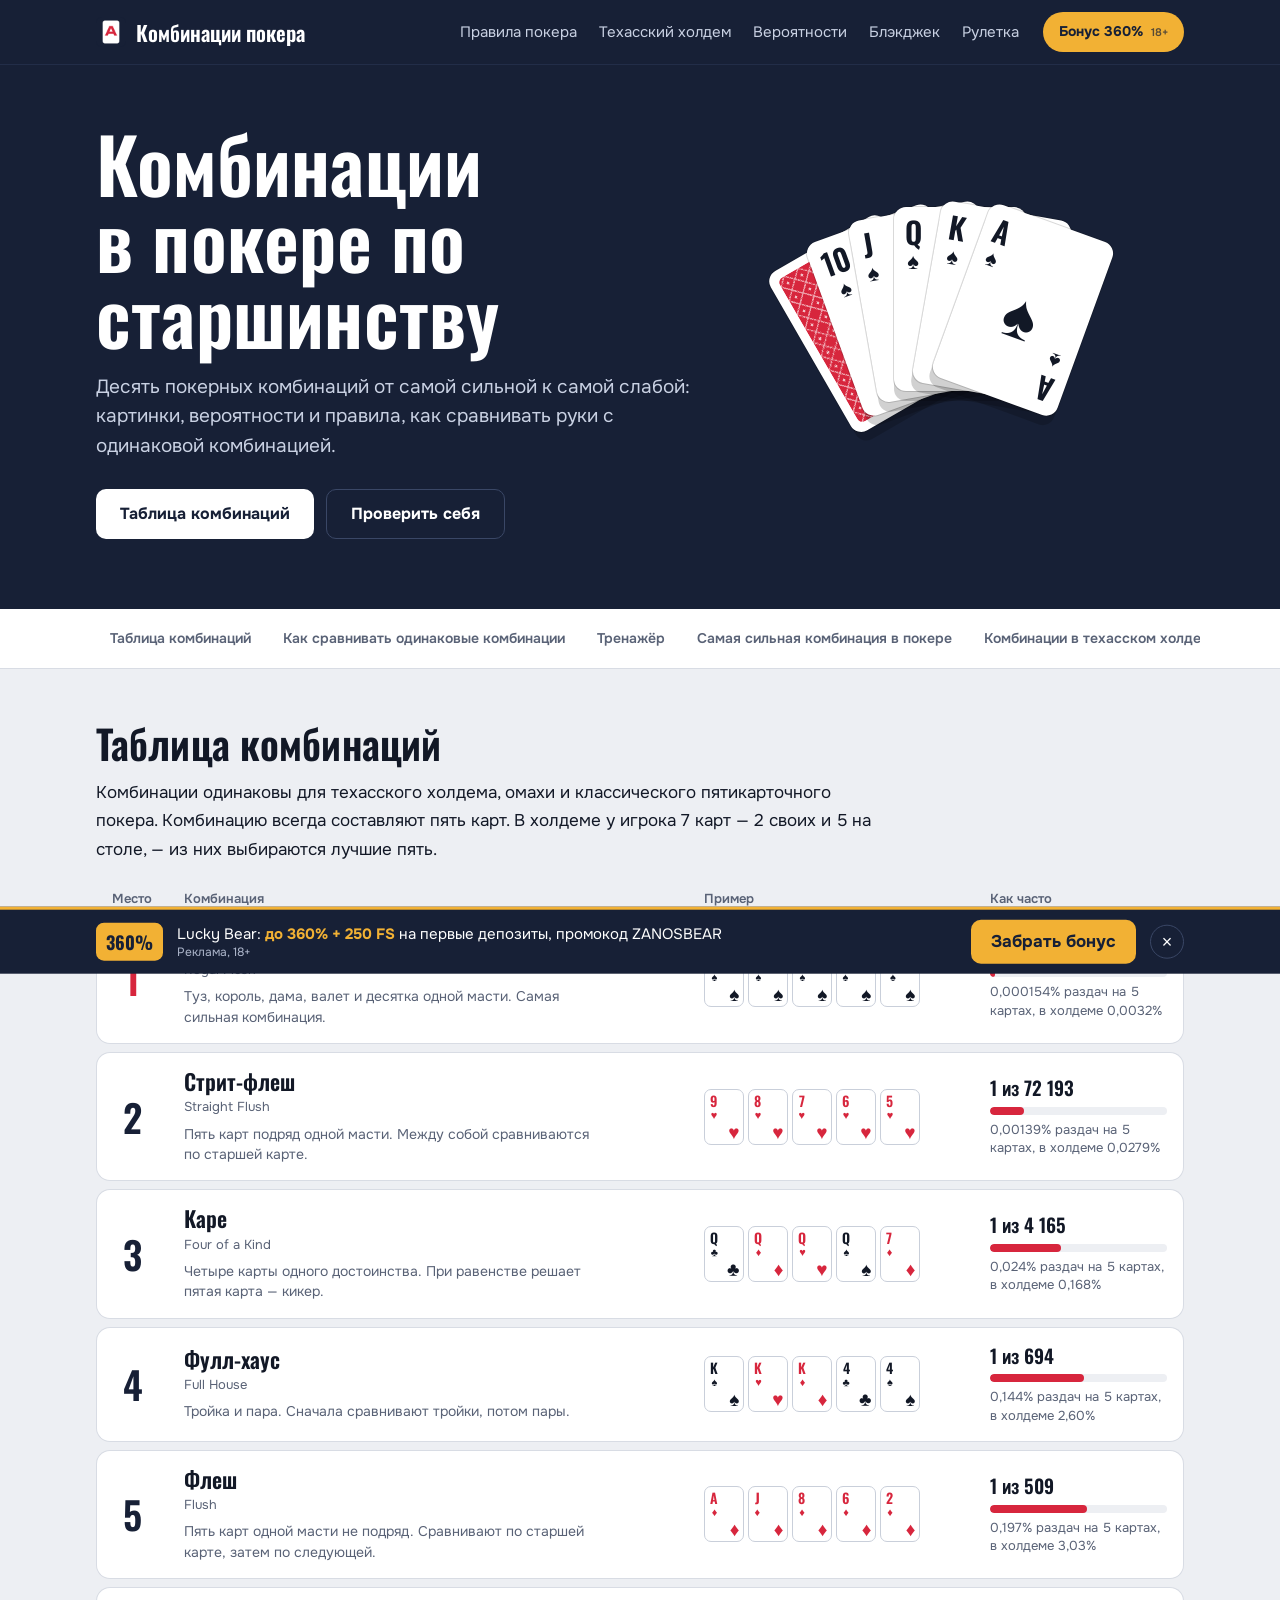
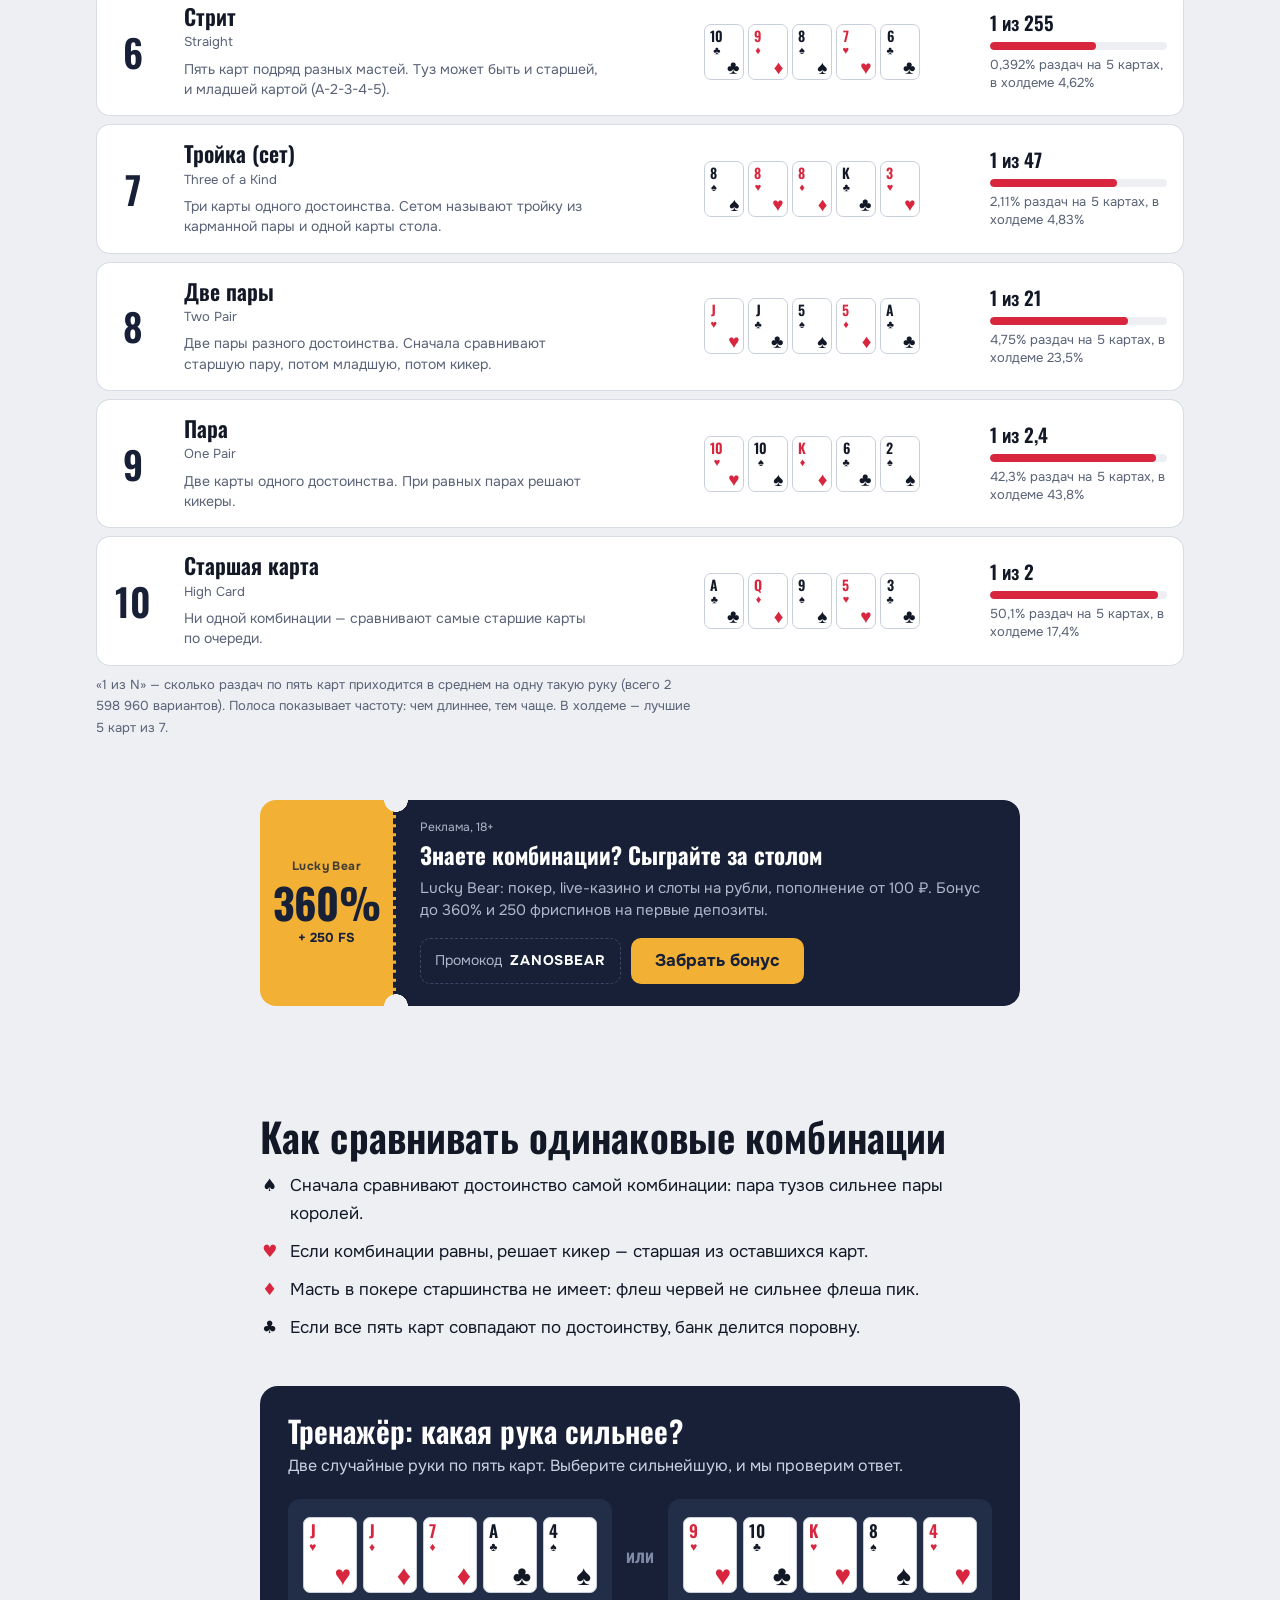
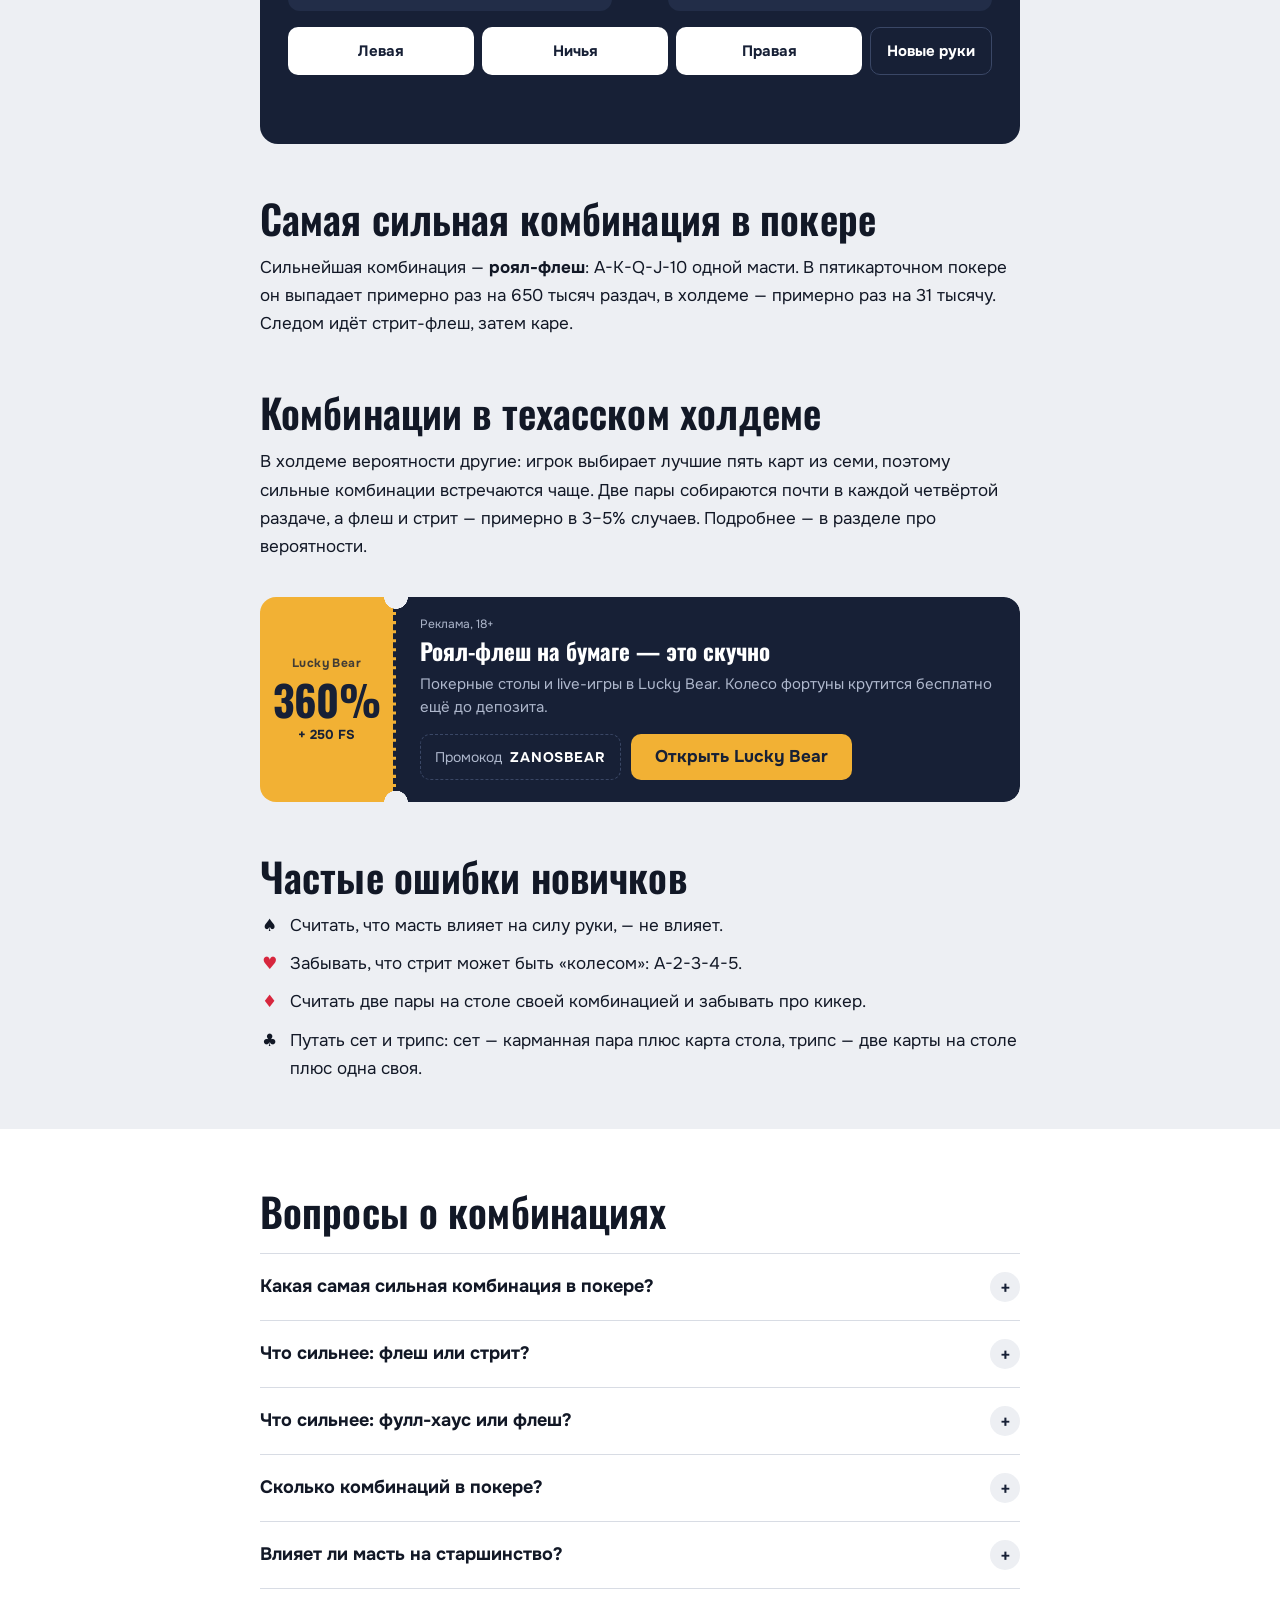
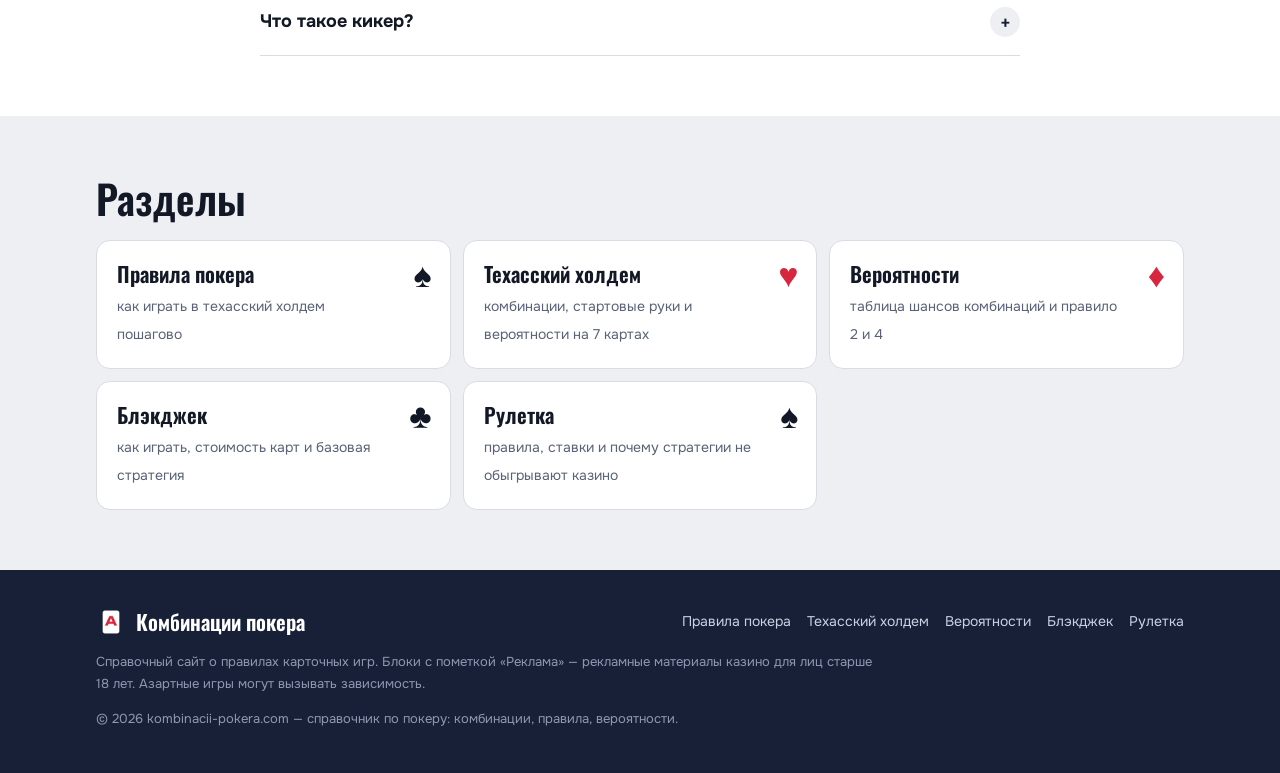
==== index.html @ 653d7cc7 "Новый дизайн: плоские цвета, без градиентов и эмодзи, купон Lucky Bear, иллюстрации вместо иконок Co" ====
<!DOCTYPE html>
<html lang="ru">
<head>
<meta charset="utf-8" />
<meta name="viewport" content="width=device-width, initial-scale=1" />
<title>Комбинации в покере по старшинству — таблица с картинками и вероятностями</title>
<meta name="description" content="Все комбинации в покере по старшинству: от роял-флеша до старшей карты. Таблица с картинками, вероятности в 5-карточном покере и техасском холдеме, как сравнивать руки и кикеры. Тренажёр «какая рука сильнее»." />
<meta name="keywords" content="комбинации в покере, комбинации в покере по старшинству, комбинации покера, сильнейшая комбинация в покере, комбинации в покере техасский холдем, комбинации карт в покере" />
<meta name="robots" content="index, follow, max-image-preview:large" />
<meta name="theme-color" content="#172036" />
<link rel="canonical" href="https://kombinacii-pokera.com/" />
<meta property="og:type" content="website" />
<meta property="og:site_name" content="Комбинации покера" />
<meta property="og:title" content="Комбинации в покере по старшинству — таблица с картинками и вероятностями" />
<meta property="og:description" content="Все комбинации в покере по старшинству: от роял-флеша до старшей карты. Таблица с картинками, вероятности в 5-карточном покере и техасском холдеме, как сравнивать руки и кикеры. Тренажёр «какая рука сильнее»." />
<meta property="og:url" content="https://kombinacii-pokera.com/" />
<meta property="og:image" content="https://kombinacii-pokera.com/assets/og.png" />
<meta property="og:locale" content="ru_RU" />
<link rel="icon" href="/favicon.ico" sizes="any" />
<link rel="apple-touch-icon" href="/assets/icon-180.png" />
<link rel="preconnect" href="https://fonts.googleapis.com" />
<link rel="preconnect" href="https://fonts.gstatic.com" crossorigin />
<link rel="stylesheet" href="https://fonts.googleapis.com/css2?family=Oswald:wght@500;600&family=Onest:wght@400;600;700&display=swap" />
<link rel="stylesheet" href="/assets/site.css?v=3" />
<script type="application/ld+json">{"@context": "https://schema.org", "@graph": [{"@type": "Organization", "@id": "https://kombinacii-pokera.com/#org", "name": "Комбинации покера", "alternateName": ["Комбинации в покере", "Покер по старшинству"], "url": "https://kombinacii-pokera.com/", "logo": {"@type": "ImageObject", "url": "https://kombinacii-pokera.com/assets/icon-180.png"}}, {"@type": "WebSite", "@id": "https://kombinacii-pokera.com/#website", "url": "https://kombinacii-pokera.com/", "name": "Комбинации покера", "inLanguage": "ru-RU", "publisher": {"@id": "https://kombinacii-pokera.com/#org"}}, {"@type": "FAQPage", "@id": "https://kombinacii-pokera.com/#faq", "mainEntity": [{"@type": "Question", "name": "Какая самая сильная комбинация в покере?", "acceptedAnswer": {"@type": "Answer", "text": "Роял-флеш: туз, король, дама, валет и десятка одной масти."}}, {"@type": "Question", "name": "Что сильнее: флеш или стрит?", "acceptedAnswer": {"@type": "Answer", "text": "Флеш. Он выпадает реже стрита, поэтому стоит выше."}}, {"@type": "Question", "name": "Что сильнее: фулл-хаус или флеш?", "acceptedAnswer": {"@type": "Answer", "text": "Фулл-хаус."}}, {"@type": "Question", "name": "Сколько комбинаций в покере?", "acceptedAnswer": {"@type": "Answer", "text": "Десять: роял-флеш, стрит-флеш, каре, фулл-хаус, флеш, стрит, тройка, две пары, пара и старшая карта."}}, {"@type": "Question", "name": "Влияет ли масть на старшинство?", "acceptedAnswer": {"@type": "Answer", "text": "Нет. При полностью равных руках банк делится."}}, {"@type": "Question", "name": "Что такое кикер?", "acceptedAnswer": {"@type": "Answer", "text": "Старшая карта вне комбинации. Она решает исход, когда комбинации у игроков одинаковые."}}]}]}</script>
</head>
<body class="poker">
<header class="top"><div class="wrap top__in"><a class="logo" href="/"><img src="/assets/icon-180.png" alt="" width="30" height="30" />Комбинации покера</a><nav class="nav" aria-label="Меню"><a href="/pravila/">Правила покера</a><a href="/holdem/">Техасский холдем</a><a href="/veroyatnosti/">Вероятности</a><a href="/blackjack/">Блэкджек</a><a href="/ruletka/">Рулетка</a></nav><a class="hcta" href="https://joyspin757.xyz/36ieun" target="_blank" rel="nofollow sponsored noopener">Бонус 360%<span class="hcta__a">18+</span></a></div></header>
<main><section class="hero"><div class="wrap hero__in"><div><h1>Комбинации в покере по старшинству</h1><p>Десять покерных комбинаций от самой сильной к самой слабой: картинки, вероятности и правила, как сравнивать руки с одинаковой комбинацией.</p>
<div class="hero__btns"><a class="b b--w" href="#s76507">Таблица комбинаций</a><a class="b b--line" href="#quiz">Проверить себя</a></div></div>
<div class="fan" role="img" aria-label="Роял-флеш: туз, король, дама, валет и десятка пик"><span class="card card--back" style="--r:-30deg" aria-hidden="true"></span><span style="--r:-20deg" class="card" role="img" aria-label="10♠"><span class="card__i">10<i>♠︎</i></span><span class="card__s" aria-hidden="true">♠︎</span><span class="card__i card__i--b">10<i>♠︎</i></span></span><span style="--r:-10deg" class="card" role="img" aria-label="J♠"><span class="card__i">J<i>♠︎</i></span><span class="card__s" aria-hidden="true">♠︎</span><span class="card__i card__i--b">J<i>♠︎</i></span></span><span style="--r:0deg" class="card" role="img" aria-label="Q♠"><span class="card__i">Q<i>♠︎</i></span><span class="card__s" aria-hidden="true">♠︎</span><span class="card__i card__i--b">Q<i>♠︎</i></span></span><span style="--r:10deg" class="card" role="img" aria-label="K♠"><span class="card__i">K<i>♠︎</i></span><span class="card__s" aria-hidden="true">♠︎</span><span class="card__i card__i--b">K<i>♠︎</i></span></span><span style="--r:20deg" class="card" role="img" aria-label="A♠"><span class="card__i">A<i>♠︎</i></span><span class="card__s" aria-hidden="true">♠︎</span><span class="card__i card__i--b">A<i>♠︎</i></span></span></div></div></section>
<nav class="secnav" aria-label="Содержание"><div class="wrap secnav__in"><a href="#s76507">Таблица комбинаций</a><a href="#s73242">Как сравнивать одинаковые комбинации</a><a href="#quiz">Тренажёр</a><a href="#s32226">Самая сильная комбинация в покере</a><a href="#s54052">Комбинации в техасском холдеме</a><a href="#s51870">Частые ошибки новичков</a><a href="#faq">Вопросы</a></div></nav>
<div class="wrap"><section class="wide"><h2 class="wide__h" id="s76507">Таблица комбинаций</h2><p>Комбинации одинаковы для техасского холдема, омахи и классического пятикарточного покера. Комбинацию всегда составляют пять карт. В холдеме у игрока 7 карт — 2 своих и 5 на столе, — из них выбираются лучшие пять.</p><table class="lad"><thead><tr><th>Место</th><th>Комбинация</th><th>Пример</th><th>Как часто</th></tr></thead><tbody><tr><td class="lad__n">1</td><td class="lad__h"><b>Роял-флеш</b><span class="lad__en">Royal Flush</span><small>Туз, король, дама, валет и десятка одной масти. Самая сильная комбинация.</small></td><td class="lad__c"><div class="cards"><span class="card" role="img" aria-label="A♠"><span class="card__i">A<i>♠︎</i></span><span class="card__s" aria-hidden="true">♠︎</span></span><span class="card" role="img" aria-label="K♠"><span class="card__i">K<i>♠︎</i></span><span class="card__s" aria-hidden="true">♠︎</span></span><span class="card" role="img" aria-label="Q♠"><span class="card__i">Q<i>♠︎</i></span><span class="card__s" aria-hidden="true">♠︎</span></span><span class="card" role="img" aria-label="J♠"><span class="card__i">J<i>♠︎</i></span><span class="card__s" aria-hidden="true">♠︎</span></span><span class="card" role="img" aria-label="10♠"><span class="card__i">10<i>♠︎</i></span><span class="card__s" aria-hidden="true">♠︎</span></span></div></td><td class="lad__p"><span class="odds">1 из 649 740</span><span class="meter" title="Частота: 0,000154%"><i style="width:3%"></i></span><small>0,000154% раздач на 5 картах, в холдеме 0,0032%</small></td></tr><tr><td class="lad__n">2</td><td class="lad__h"><b>Стрит-флеш</b><span class="lad__en">Straight Flush</span><small>Пять карт подряд одной масти. Между собой сравниваются по старшей карте.</small></td><td class="lad__c"><div class="cards"><span class="card r" role="img" aria-label="9♥"><span class="card__i">9<i>♥︎</i></span><span class="card__s" aria-hidden="true">♥︎</span></span><span class="card r" role="img" aria-label="8♥"><span class="card__i">8<i>♥︎</i></span><span class="card__s" aria-hidden="true">♥︎</span></span><span class="card r" role="img" aria-label="7♥"><span class="card__i">7<i>♥︎</i></span><span class="card__s" aria-hidden="true">♥︎</span></span><span class="card r" role="img" aria-label="6♥"><span class="card__i">6<i>♥︎</i></span><span class="card__s" aria-hidden="true">♥︎</span></span><span class="card r" role="img" aria-label="5♥"><span class="card__i">5<i>♥︎</i></span><span class="card__s" aria-hidden="true">♥︎</span></span></div></td><td class="lad__p"><span class="odds">1 из 72 193</span><span class="meter" title="Частота: 0,00139%"><i style="width:19%"></i></span><small>0,00139% раздач на 5 картах, в холдеме 0,0279%</small></td></tr><tr><td class="lad__n">3</td><td class="lad__h"><b>Каре</b><span class="lad__en">Four of a Kind</span><small>Четыре карты одного достоинства. При равенстве решает пятая карта — кикер.</small></td><td class="lad__c"><div class="cards"><span class="card" role="img" aria-label="Q♣"><span class="card__i">Q<i>♣︎</i></span><span class="card__s" aria-hidden="true">♣︎</span></span><span class="card r" role="img" aria-label="Q♦"><span class="card__i">Q<i>♦︎</i></span><span class="card__s" aria-hidden="true">♦︎</span></span><span class="card r" role="img" aria-label="Q♥"><span class="card__i">Q<i>♥︎</i></span><span class="card__s" aria-hidden="true">♥︎</span></span><span class="card" role="img" aria-label="Q♠"><span class="card__i">Q<i>♠︎</i></span><span class="card__s" aria-hidden="true">♠︎</span></span><span class="card r" role="img" aria-label="7♦"><span class="card__i">7<i>♦︎</i></span><span class="card__s" aria-hidden="true">♦︎</span></span></div></td><td class="lad__p"><span class="odds">1 из 4 165</span><span class="meter" title="Частота: 0,024%"><i style="width:40%"></i></span><small>0,024% раздач на 5 картах, в холдеме 0,168%</small></td></tr><tr><td class="lad__n">4</td><td class="lad__h"><b>Фулл-хаус</b><span class="lad__en">Full House</span><small>Тройка и пара. Сначала сравнивают тройки, потом пары.</small></td><td class="lad__c"><div class="cards"><span class="card" role="img" aria-label="K♠"><span class="card__i">K<i>♠︎</i></span><span class="card__s" aria-hidden="true">♠︎</span></span><span class="card r" role="img" aria-label="K♥"><span class="card__i">K<i>♥︎</i></span><span class="card__s" aria-hidden="true">♥︎</span></span><span class="card r" role="img" aria-label="K♦"><span class="card__i">K<i>♦︎</i></span><span class="card__s" aria-hidden="true">♦︎</span></span><span class="card" role="img" aria-label="4♣"><span class="card__i">4<i>♣︎</i></span><span class="card__s" aria-hidden="true">♣︎</span></span><span class="card" role="img" aria-label="4♠"><span class="card__i">4<i>♠︎</i></span><span class="card__s" aria-hidden="true">♠︎</span></span></div></td><td class="lad__p"><span class="odds">1 из 694</span><span class="meter" title="Частота: 0,144%"><i style="width:53%"></i></span><small>0,144% раздач на 5 картах, в холдеме 2,60%</small></td></tr><tr><td class="lad__n">5</td><td class="lad__h"><b>Флеш</b><span class="lad__en">Flush</span><small>Пять карт одной масти не подряд. Сравнивают по старшей карте, затем по следующей.</small></td><td class="lad__c"><div class="cards"><span class="card r" role="img" aria-label="A♦"><span class="card__i">A<i>♦︎</i></span><span class="card__s" aria-hidden="true">♦︎</span></span><span class="card r" role="img" aria-label="J♦"><span class="card__i">J<i>♦︎</i></span><span class="card__s" aria-hidden="true">♦︎</span></span><span class="card r" role="img" aria-label="8♦"><span class="card__i">8<i>♦︎</i></span><span class="card__s" aria-hidden="true">♦︎</span></span><span class="card r" role="img" aria-label="6♦"><span class="card__i">6<i>♦︎</i></span><span class="card__s" aria-hidden="true">♦︎</span></span><span class="card r" role="img" aria-label="2♦"><span class="card__i">2<i>♦︎</i></span><span class="card__s" aria-hidden="true">♦︎</span></span></div></td><td class="lad__p"><span class="odds">1 из 509</span><span class="meter" title="Частота: 0,197%"><i style="width:55%"></i></span><small>0,197% раздач на 5 картах, в холдеме 3,03%</small></td></tr><tr><td class="lad__n">6</td><td class="lad__h"><b>Стрит</b><span class="lad__en">Straight</span><small>Пять карт подряд разных мастей. Туз может быть и старшей, и младшей картой (A-2-3-4-5).</small></td><td class="lad__c"><div class="cards"><span class="card" role="img" aria-label="10♣"><span class="card__i">10<i>♣︎</i></span><span class="card__s" aria-hidden="true">♣︎</span></span><span class="card r" role="img" aria-label="9♦"><span class="card__i">9<i>♦︎</i></span><span class="card__s" aria-hidden="true">♦︎</span></span><span class="card" role="img" aria-label="8♠"><span class="card__i">8<i>♠︎</i></span><span class="card__s" aria-hidden="true">♠︎</span></span><span class="card r" role="img" aria-label="7♥"><span class="card__i">7<i>♥︎</i></span><span class="card__s" aria-hidden="true">♥︎</span></span><span class="card" role="img" aria-label="6♣"><span class="card__i">6<i>♣︎</i></span><span class="card__s" aria-hidden="true">♣︎</span></span></div></td><td class="lad__p"><span class="odds">1 из 255</span><span class="meter" title="Частота: 0,392%"><i style="width:60%"></i></span><small>0,392% раздач на 5 картах, в холдеме 4,62%</small></td></tr><tr><td class="lad__n">7</td><td class="lad__h"><b>Тройка (сет)</b><span class="lad__en">Three of a Kind</span><small>Три карты одного достоинства. Сетом называют тройку из карманной пары и одной карты стола.</small></td><td class="lad__c"><div class="cards"><span class="card" role="img" aria-label="8♠"><span class="card__i">8<i>♠︎</i></span><span class="card__s" aria-hidden="true">♠︎</span></span><span class="card r" role="img" aria-label="8♥"><span class="card__i">8<i>♥︎</i></span><span class="card__s" aria-hidden="true">♥︎</span></span><span class="card r" role="img" aria-label="8♦"><span class="card__i">8<i>♦︎</i></span><span class="card__s" aria-hidden="true">♦︎</span></span><span class="card" role="img" aria-label="K♣"><span class="card__i">K<i>♣︎</i></span><span class="card__s" aria-hidden="true">♣︎</span></span><span class="card r" role="img" aria-label="3♥"><span class="card__i">3<i>♥︎</i></span><span class="card__s" aria-hidden="true">♥︎</span></span></div></td><td class="lad__p"><span class="odds">1 из 47</span><span class="meter" title="Частота: 2,11%"><i style="width:72%"></i></span><small>2,11% раздач на 5 картах, в холдеме 4,83%</small></td></tr><tr><td class="lad__n">8</td><td class="lad__h"><b>Две пары</b><span class="lad__en">Two Pair</span><small>Две пары разного достоинства. Сначала сравнивают старшую пару, потом младшую, потом кикер.</small></td><td class="lad__c"><div class="cards"><span class="card r" role="img" aria-label="J♥"><span class="card__i">J<i>♥︎</i></span><span class="card__s" aria-hidden="true">♥︎</span></span><span class="card" role="img" aria-label="J♣"><span class="card__i">J<i>♣︎</i></span><span class="card__s" aria-hidden="true">♣︎</span></span><span class="card" role="img" aria-label="5♠"><span class="card__i">5<i>♠︎</i></span><span class="card__s" aria-hidden="true">♠︎</span></span><span class="card r" role="img" aria-label="5♦"><span class="card__i">5<i>♦︎</i></span><span class="card__s" aria-hidden="true">♦︎</span></span><span class="card" role="img" aria-label="A♣"><span class="card__i">A<i>♣︎</i></span><span class="card__s" aria-hidden="true">♣︎</span></span></div></td><td class="lad__p"><span class="odds">1 из 21</span><span class="meter" title="Частота: 4,75%"><i style="width:78%"></i></span><small>4,75% раздач на 5 картах, в холдеме 23,5%</small></td></tr><tr><td class="lad__n">9</td><td class="lad__h"><b>Пара</b><span class="lad__en">One Pair</span><small>Две карты одного достоинства. При равных парах решают кикеры.</small></td><td class="lad__c"><div class="cards"><span class="card r" role="img" aria-label="10♥"><span class="card__i">10<i>♥︎</i></span><span class="card__s" aria-hidden="true">♥︎</span></span><span class="card" role="img" aria-label="10♠"><span class="card__i">10<i>♠︎</i></span><span class="card__s" aria-hidden="true">♠︎</span></span><span class="card r" role="img" aria-label="K♦"><span class="card__i">K<i>♦︎</i></span><span class="card__s" aria-hidden="true">♦︎</span></span><span class="card" role="img" aria-label="6♣"><span class="card__i">6<i>♣︎</i></span><span class="card__s" aria-hidden="true">♣︎</span></span><span class="card" role="img" aria-label="2♠"><span class="card__i">2<i>♠︎</i></span><span class="card__s" aria-hidden="true">♠︎</span></span></div></td><td class="lad__p"><span class="odds">1 из 2,4</span><span class="meter" title="Частота: 42,3%"><i style="width:94%"></i></span><small>42,3% раздач на 5 картах, в холдеме 43,8%</small></td></tr><tr><td class="lad__n">10</td><td class="lad__h"><b>Старшая карта</b><span class="lad__en">High Card</span><small>Ни одной комбинации — сравнивают самые старшие карты по очереди.</small></td><td class="lad__c"><div class="cards"><span class="card" role="img" aria-label="A♣"><span class="card__i">A<i>♣︎</i></span><span class="card__s" aria-hidden="true">♣︎</span></span><span class="card r" role="img" aria-label="Q♦"><span class="card__i">Q<i>♦︎</i></span><span class="card__s" aria-hidden="true">♦︎</span></span><span class="card" role="img" aria-label="9♠"><span class="card__i">9<i>♠︎</i></span><span class="card__s" aria-hidden="true">♠︎</span></span><span class="card r" role="img" aria-label="5♥"><span class="card__i">5<i>♥︎</i></span><span class="card__s" aria-hidden="true">♥︎</span></span><span class="card" role="img" aria-label="3♣"><span class="card__i">3<i>♣︎</i></span><span class="card__s" aria-hidden="true">♣︎</span></span></div></td><td class="lad__p"><span class="odds">1 из 2</span><span class="meter" title="Частота: 50,1%"><i style="width:95%"></i></span><small>50,1% раздач на 5 картах, в холдеме 17,4%</small></td></tr></tbody></table><p class="note">«1 из N» — сколько раздач по пять карт приходится в среднем на одну такую руку (всего 2 598 960 вариантов). Полоса показывает частоту: чем длиннее, тем чаще. В холдеме — лучшие 5 карт из 7.</p></section><div class="col"><aside class="lbc"><div class="lbc__stub"><span class="lbc__brand">Lucky Bear</span><b class="lbc__pct">360%</b><span class="lbc__fs">+ 250 FS</span></div><div class="lbc__main"><p class="lbc__ad">Реклама, 18+</p><p class="lbc__t">Знаете комбинации? Сыграйте за столом</p><p class="lbc__d">Lucky Bear: покер, live-казино и слоты на рубли, пополнение от 100 ₽. Бонус до 360% и 250 фриспинов на первые депозиты.</p><div class="lbc__row"><span class="lbc__code">Промокод <b>ZANOSBEAR</b></span><a class="lbc__go" href="https://joyspin757.xyz/36ieun" target="_blank" rel="nofollow sponsored noopener">Забрать бонус</a></div></div></aside><article class="art"><h2 id="s73242">Как сравнивать одинаковые комбинации</h2><ul><li>Сначала сравнивают достоинство самой комбинации: пара тузов сильнее пары королей.</li><li>Если комбинации равны, решает кикер — старшая из оставшихся карт.</li><li>Масть в покере старшинства не имеет: флеш червей не сильнее флеша пик.</li><li>Если все пять карт совпадают по достоинству, банк делится поровну.</li></ul><section class="quiz" id="quiz" aria-labelledby="qt"><h2 id="qt">Тренажёр: какая рука сильнее?<span class="quiz__score" id="qs"></span></h2><p>Две случайные руки по пять карт. Выберите сильнейшую, и мы проверим ответ.</p>
<div class="quiz__hands"><div class="quiz__h"><div class="cards" id="qa"></div></div><span class="quiz__vs" aria-hidden="true">или</span><div class="quiz__h"><div class="cards" id="qb"></div></div></div>
<div class="quiz__b"><button type="button" data-q="1">Левая</button><button type="button" data-q="0">Ничья</button><button type="button" data-q="-1">Правая</button><button type="button" class="alt" id="qn">Новые руки</button></div>
<div class="quiz__r" id="qr" aria-live="polite"></div><aside class="lbc" id="qpromo"><div class="lbc__stub"><span class="lbc__brand">Lucky Bear</span><b class="lbc__pct">360%</b><span class="lbc__fs">+ 250 FS</span></div><div class="lbc__main"><p class="lbc__ad">Реклама, 18+</p><p class="lbc__t">Три из трёх — вы знаете комбинации</p><p class="lbc__d">Lucky Bear: покер, live-казино и слоты на рубли, пополнение от 100 ₽. Бонус до 360% и 250 фриспинов на первые депозиты.</p><div class="lbc__row"><span class="lbc__code">Промокод <b>ZANOSBEAR</b></span><a class="lbc__go" href="https://joyspin757.xyz/36ieun" target="_blank" rel="nofollow sponsored noopener">Забрать бонус</a></div></div></aside></section>
<script>(function(){var R='23456789TJQKA',S=['\u2660','\u2665','\u2666','\u2663'],V='\ufe0e',N=['Старшая карта','Пара','Две пары','Тройка','Стрит','Флеш','Фулл-хаус','Каре','Стрит-флеш','Роял-флеш'],ok3=0,tot=0;
function deck(){var d=[];for(var r=0;r<13;r++)for(var s=0;s<4;s++)d.push({r:r+2,s:s});for(var i=d.length-1;i>0;i--){var j=Math.floor(Math.random()*(i+1)),t=d[i];d[i]=d[j];d[j]=t}return d}
function ev(h){var rs=h.map(function(c){return c.r}).sort(function(a,b){return b-a}),fl=h.every(function(c){return c.s===h[0].s}),cnt={};rs.forEach(function(r){cnt[r]=(cnt[r]||0)+1});
var g=Object.keys(cnt).map(Number).sort(function(a,b){return cnt[b]-cnt[a]||b-a}),u=Object.keys(cnt).map(Number).sort(function(a,b){return b-a}),st=0;
if(u.length===5){if(u[0]-u[4]===4)st=u[0];else if(u.join()==='14,5,4,3,2')st=5}
var c=g.map(function(r){return cnt[r]}),k;
if(st&&fl)k=[st===14?9:8,st];else if(c[0]===4)k=[7].concat(g);else if(c[0]===3&&c[1]===2)k=[6].concat(g);else if(fl)k=[5].concat(rs);else if(st)k=[4,st];
else if(c[0]===3)k=[3].concat(g);else if(c[0]===2&&c[1]===2)k=[2].concat(g);else if(c[0]===2)k=[1].concat(g);else k=[0].concat(rs);return k}
function cmp(a,b){for(var i=0;i<Math.max(a.length,b.length);i++){var x=a[i]||0,y=b[i]||0;if(x!==y)return x>y?1:-1}return 0}
function cd(c){var r=R[c.r-2]==='T'?'10':R[c.r-2],s=S[c.s];return '<span class="card'+(c.s===1||c.s===2?' r':'')+'" role="img" aria-label="'+r+s+'"><span class="card__i">'+r+'<i>'+s+V+'</i></span><span class="card__s" aria-hidden="true">'+s+V+'</span></span>'}
function show(id,h){document.getElementById(id).innerHTML=h.map(cd).join('')}
var A,Bh,done;function deal(){var d=deck();A=d.slice(0,5);Bh=d.slice(5,10);show('qa',A);show('qb',Bh);document.getElementById('qr').textContent='';done=false}
document.querySelectorAll('.quiz [data-q]').forEach(function(b){b.addEventListener('click',function(){if(done)return;done=true;var a=ev(A),bb=ev(Bh),res=cmp(a,bb),ok=String(res)===b.getAttribute('data-q');tot++;if(ok)ok3++;
document.getElementById('qs').textContent=ok3+' из '+tot;if(ok3>=3){var qp=document.getElementById('qpromo');if(qp)qp.classList.add('on')}
document.getElementById('qr').textContent=(ok?'Верно. ':'Неверно. ')+'Слева: '+N[a[0]]+', справа: '+N[bb[0]]+(res===0?'. Ничья.':res>0?'. Сильнее левая.':'. Сильнее правая.')+' Нажмите «Новые руки».'})});
document.getElementById('qn').addEventListener('click',deal);deal()})();</script><h2 id="s32226">Самая сильная комбинация в покере</h2><p>Сильнейшая комбинация — <strong>роял-флеш</strong>: A-K-Q-J-10 одной масти. В пятикарточном покере он выпадает примерно раз на 650 тысяч раздач, в холдеме — примерно раз на 31 тысячу. Следом идёт стрит-флеш, затем каре.</p><h2 id="s54052">Комбинации в техасском холдеме</h2><p>В холдеме вероятности другие: игрок выбирает лучшие пять карт из семи, поэтому сильные комбинации встречаются чаще. Две пары собираются почти в каждой четвёртой раздаче, а флеш и стрит — примерно в 3–5% случаев. Подробнее — в разделе про вероятности.</p><aside class="lbc"><div class="lbc__stub"><span class="lbc__brand">Lucky Bear</span><b class="lbc__pct">360%</b><span class="lbc__fs">+ 250 FS</span></div><div class="lbc__main"><p class="lbc__ad">Реклама, 18+</p><p class="lbc__t">Роял-флеш на бумаге — это скучно</p><p class="lbc__d">Покерные столы и live-игры в Lucky Bear. Колесо фортуны крутится бесплатно ещё до депозита.</p><div class="lbc__row"><span class="lbc__code">Промокод <b>ZANOSBEAR</b></span><a class="lbc__go" href="https://joyspin757.xyz/36ieun" target="_blank" rel="nofollow sponsored noopener">Открыть Lucky Bear</a></div></div></aside><h2 id="s51870">Частые ошибки новичков</h2><ul><li>Считать, что масть влияет на силу руки, — не влияет.</li><li>Забывать, что стрит может быть «колесом»: A-2-3-4-5.</li><li>Считать две пары на столе своей комбинацией и забывать про кикер.</li><li>Путать сет и трипс: сет — карманная пара плюс карта стола, трипс — две карты на столе плюс одна своя.</li></ul></article></div></div>
<section class="sec sec--paper" id="faq"><div class="wrap"><div class="col"><h2 class="t">Вопросы о комбинациях</h2><div class="faq"><details><summary>Какая самая сильная комбинация в покере?</summary><p>Роял-флеш: туз, король, дама, валет и десятка одной масти.</p></details><details><summary>Что сильнее: флеш или стрит?</summary><p>Флеш. Он выпадает реже стрита, поэтому стоит выше.</p></details><details><summary>Что сильнее: фулл-хаус или флеш?</summary><p>Фулл-хаус.</p></details><details><summary>Сколько комбинаций в покере?</summary><p>Десять: роял-флеш, стрит-флеш, каре, фулл-хаус, флеш, стрит, тройка, две пары, пара и старшая карта.</p></details><details><summary>Влияет ли масть на старшинство?</summary><p>Нет. При полностью равных руках банк делится.</p></details><details><summary>Что такое кикер?</summary><p>Старшая карта вне комбинации. Она решает исход, когда комбинации у игроков одинаковые.</p></details></div></div></div></section>
<section class="sec"><div class="wrap"><h2 class="t">Разделы</h2><div class="hub"><a href="/pravila/"><b>Правила покера</b><span>как играть в техасский холдем пошагово</span></a><a href="/holdem/"><b>Техасский холдем</b><span>комбинации, стартовые руки и вероятности на 7 картах</span></a><a href="/veroyatnosti/"><b>Вероятности</b><span>таблица шансов комбинаций и правило 2 и 4</span></a><a href="/blackjack/"><b>Блэкджек</b><span>как играть, стоимость карт и базовая стратегия</span></a><a href="/ruletka/"><b>Рулетка</b><span>правила, ставки и почему стратегии не обыгрывают казино</span></a></div></div></section></main>
<footer class="foot"><div class="wrap"><div class="foot__top"><a class="logo" href="/"><img src="/assets/icon-180.png" alt="" width="30" height="30" />Комбинации покера</a><nav class="foot__nav"><a href="/pravila/">Правила покера</a><a href="/holdem/">Техасский холдем</a><a href="/veroyatnosti/">Вероятности</a><a href="/blackjack/">Блэкджек</a><a href="/ruletka/">Рулетка</a></nav></div><p class="foot__note">Справочный сайт о правилах карточных игр. Блоки с пометкой «Реклама» — рекламные материалы казино для лиц старше 18 лет. Азартные игры могут вызывать зависимость.</p><p class="foot__copy">© 2026 kombinacii-pokera.com — справочник по покеру: комбинации, правила, вероятности.</p></div></footer>
<div class="lbbar" id="lbbar" role="complementary" aria-label="Реклама"><div class="lbbar__in"><span class="lbbadge">360%</span><div class="lbbar__t">Lucky Bear: <b>до 360% + 250 FS</b><span class="lbbar__d"> на первые депозиты, промокод ZANOSBEAR</span><small>Реклама, 18+</small></div><a class="lbbar__go" href="https://joyspin757.xyz/36ieun" target="_blank" rel="nofollow sponsored noopener">Забрать бонус</a><button class="lbbar__x" type="button" aria-label="Закрыть рекламу">×</button></div></div>
<script>(function(){var b=document.getElementById('lbbar');if(!b)return;try{if(sessionStorage.getItem('lbx')){b.remove();return}}catch(e){}var on=false;function f(){var s=(window.scrollY||document.documentElement.scrollTop)>450;if(s!==on){on=s;b.classList.toggle('on',s);document.body.classList.toggle('has-lbbar',s)}}window.addEventListener('scroll',f,{passive:true});f();b.querySelector('.lbbar__x').addEventListener('click',function(){b.remove();document.body.classList.remove('has-lbbar');try{sessionStorage.setItem('lbx','1')}catch(e){}})})()</script>
</body>
</html>
---- assets/site.css ----
:root{--navy:#172036;--navy2:#222D48;--navy3:#3A4766;--red:#D7263D;--gold:#F2B134;--paper:#FFFFFF;--bg:#EDEFF3;--tx:#121826;--mt:#596276;--ln:#D8DCE4;--soft:#C9D1E3;
--lb-body:#172036;--lb-ink:#FFFFFF;--lb-mute:#AEB7CC;--lb-stub:#F2B134;--lb-stub-ink:#172036;--lb-btn:#F2B134;--lb-btn-ink:#172036;--lb-line:#3A4766;--lb-pulse:rgba(242,177,52,.55);--lb-display:Oswald,sans-serif}
*{box-sizing:border-box}html{-webkit-text-size-adjust:100%;scroll-padding-top:64px}
body{margin:0;background:var(--bg);color:var(--tx);font:17px/1.65 Onest,system-ui,sans-serif}
a{color:var(--navy)}img{max-width:100%;height:auto}
:focus-visible{outline:3px solid var(--gold);outline-offset:2px}
.wrap{max-width:1120px;margin:0 auto;padding:0 16px}
h1,h2,h3{font-family:Oswald,sans-serif;font-weight:600;letter-spacing:.003em}
/* шапка */
.top{background:var(--navy);border-bottom:1px solid var(--navy2)}
.top__in{display:flex;align-items:center;gap:24px;height:64px}
.logo{display:inline-flex;align-items:center;gap:10px;color:#fff;text-decoration:none;font:600 21px Oswald,sans-serif;white-space:nowrap}.logo img{width:30px;height:30px}
.nav{display:flex;gap:22px;margin-left:auto}.nav a{color:var(--soft);text-decoration:none;font-size:15px;white-space:nowrap}.nav a:hover{color:#fff}
/* карты */
.card{position:relative;display:inline-flex;flex:none;width:46px;height:64px;border-radius:7px;background:#fff;border:1px solid #C9CFDA;color:var(--tx);font-family:Oswald,sans-serif;font-weight:600;user-select:none}
.card.r{color:var(--red)}
.card__i{position:absolute;top:4px;left:5px;font-size:15px;line-height:1;text-align:center}
.card__i i{display:block;font-style:normal;font-size:12px;margin-top:1px}
.card__i--b{top:auto;left:auto;bottom:4px;right:5px;transform:rotate(180deg)}
.card__s{position:absolute;right:5px;bottom:5px;font-size:24px;line-height:1}
.cards{display:flex;gap:6px}
/* первый экран */
.hero{background:var(--navy);color:#fff;overflow:hidden}
.hero__in{display:grid;grid-template-columns:1.15fr .85fr;gap:32px;align-items:center;padding:60px 16px 70px}
.hero h1{font-size:clamp(40px,6vw,76px);line-height:1;margin:0 0 20px;text-wrap:balance}
.hero p{font-size:19px;line-height:1.55;color:var(--soft);margin:0 0 28px;max-width:32em}
.hero__btns{display:flex;gap:12px;flex-wrap:wrap}
.b{display:inline-flex;align-items:center;justify-content:center;min-height:50px;padding:0 24px;border-radius:10px;font-weight:700;text-decoration:none;font-size:16px}
.b--w{background:#fff;color:var(--navy)}.b--w:hover{background:var(--gold)}
.b--line{border:1.5px solid var(--navy3);color:#fff}.b--line:hover{border-color:#fff}
.fan{position:relative;height:330px}
.fan .card{position:absolute;left:50%;top:40px;width:132px;height:184px;margin-left:-66px;border-radius:12px;border:0;box-shadow:0 0 0 1px rgba(0,0,0,.15),0 10px 0 rgba(0,0,0,.18);transform-origin:50% 150%;transform:rotate(var(--r))}
.fan .card__i{top:10px;left:11px;font-size:30px}.fan .card__i i{font-size:22px}
.fan .card__i--b{top:auto;left:auto;bottom:10px;right:11px}
.fan .card__s{position:static;margin:auto;font-size:64px}
.fan .card--back{background:#fff;padding:9px}
.fan .card--back::before{content:"";flex:1;border-radius:6px;background:var(--red) url("/assets/back.svg") 0 0/16px 16px}
/* навигация по разделам */
.secnav{position:sticky;top:0;z-index:20;background:var(--paper);border-bottom:1px solid var(--ln)}
.secnav__in{display:flex;gap:4px;overflow-x:auto;padding:10px 16px;scrollbar-width:none}.secnav__in::-webkit-scrollbar{display:none}
.secnav a{flex:none;padding:8px 14px;border-radius:999px;color:var(--mt);text-decoration:none;font-size:14px;font-weight:600}
.secnav a:hover{background:var(--bg);color:var(--tx)}
/* лесенка комбинаций */
.wide{padding:52px 0 8px}
.wide h2,.art h2{font-size:clamp(28px,3.4vw,40px);line-height:1.1;margin:0 0 14px}
.wide>p{max-width:46em;margin:0 0 18px}
.lad{width:100%;border-collapse:separate;border-spacing:0 8px}
.lad thead th{font:600 13px Onest,sans-serif;color:var(--mt);text-align:left;padding:0 16px}
.lad td{background:var(--paper);padding:16px;vertical-align:middle;border-top:1px solid var(--ln);border-bottom:1px solid var(--ln)}
.lad td:first-child{border-left:1px solid var(--ln);border-radius:14px 0 0 14px}.lad td:last-child{border-right:1px solid var(--ln);border-radius:0 14px 14px 0}
.lad__n{width:72px;text-align:center;font:600 38px/1 Oswald,sans-serif;color:var(--navy)}
.lad tr:first-child .lad__n{color:var(--red)}
.lad__h b{display:block;font:600 22px/1.15 Oswald,sans-serif}
.lad__en{display:block;font-size:13px;color:var(--mt);margin-top:2px}
.lad__h small{display:block;font-size:14px;line-height:1.45;color:var(--mt);margin-top:6px;max-width:30em}
.lad__c .card{width:40px;height:56px}.lad__c .card__i{font-size:14px}.lad__c .card__i i{font-size:11px}.lad__c .card__s{font-size:19px;right:4px;bottom:4px}
.lad__c .cards{gap:4px}
.lad__p{width:210px}
.odds{display:block;font:600 19px/1.2 Oswald,sans-serif}
.meter{display:block;height:8px;border-radius:4px;background:var(--bg);margin:8px 0 6px;overflow:hidden}.meter i{display:block;height:100%;background:var(--red);border-radius:4px}
.lad__p small{display:block;font-size:13px;color:var(--mt);line-height:1.4}
.note{font-size:13px;color:var(--mt);margin:4px 0 0;max-width:60em}
/* текст */
.col{max-width:760px;margin:0 auto}
.art{padding:20px 0 30px}
.art h2{margin:52px 0 14px}
.art p{margin:0 0 14px}
.art ul,.art ol{list-style:none;padding:0;margin:0 0 16px}
.art li{position:relative;padding-left:30px;margin:10px 0}
.art ul li::before{position:absolute;left:2px;top:0;font-size:17px;content:"\2660\FE0E";color:var(--tx)}
.art ul li:nth-child(4n+2)::before{content:"\2665\FE0E";color:var(--red)}
.art ul li:nth-child(4n+3)::before{content:"\2666\FE0E";color:var(--red)}
.art ul li:nth-child(4n+4)::before{content:"\2663\FE0E"}
.art ol{counter-reset:o}.art ol li{counter-increment:o}
.art ol li::before{content:counter(o);position:absolute;left:0;top:3px;width:22px;height:22px;border-radius:50%;background:var(--navy);color:#fff;font:600 13px/22px Oswald,sans-serif;text-align:center}
/* тренажёр */
.quiz{margin:44px 0;padding:28px;border-radius:18px;background:var(--navy);color:#fff}
.quiz h2{margin:0 0 6px;color:#fff;font-size:30px}
.quiz>p{margin:0 0 20px;color:var(--soft);font-size:16px}
.quiz__hands{display:grid;grid-template-columns:1fr auto 1fr;gap:14px;align-items:center}
.quiz__h{display:flex;justify-content:center;padding:18px 10px;border-radius:12px;background:var(--navy2)}
.quiz__vs{font:600 18px Oswald,sans-serif;color:#7F8AA6}
.quiz .card{width:54px;height:76px}.quiz .card__i{font-size:17px}.quiz .card__s{font-size:28px}
.quiz__b{display:grid;grid-template-columns:repeat(3,1fr) auto;gap:8px;margin-top:16px}
.quiz button{min-height:48px;padding:0 16px;border:0;border-radius:10px;background:#fff;color:var(--navy);font:700 15px Onest,sans-serif;cursor:pointer}
.quiz button:hover{background:var(--gold)}
.quiz button.alt{background:none;border:1.5px solid var(--navy3);color:#fff}.quiz button.alt:hover{border-color:#fff;background:none}
.quiz__r{margin-top:14px;min-height:27px;font-weight:600}
.quiz__score{float:right;font:600 15px Oswald,sans-serif;color:var(--gold)}
#qpromo{display:none;margin:18px 0 0}#qpromo.on{display:grid}
/* вопросы и разделы */
.sec{padding:60px 0}.sec--paper{background:var(--paper)}
.sec h2.t{font-size:clamp(28px,3.4vw,40px);line-height:1.1;margin:0 0 20px}
.faq{border-top:1px solid var(--ln)}
.faq details{border-bottom:1px solid var(--ln)}
.faq summary{list-style:none;cursor:pointer;display:flex;align-items:center;justify-content:space-between;gap:16px;padding:18px 0;font-weight:700;font-size:18px}
.faq summary::-webkit-details-marker{display:none}
.faq summary::after{content:"+";flex:none;width:30px;height:30px;border-radius:50%;background:var(--bg);color:var(--navy);font:600 20px/30px Oswald,sans-serif;text-align:center}
.faq details[open] summary::after{content:"\2212";background:var(--navy);color:#fff}
.faq p{margin:0 0 18px;color:var(--mt);max-width:60ch}
.hub{display:grid;grid-template-columns:repeat(3,1fr);gap:12px}
.hub a{position:relative;display:block;min-height:128px;padding:20px 64px 20px 20px;border-radius:14px;background:var(--paper);border:1px solid var(--ln);text-decoration:none;color:var(--tx)}
.hub a:hover{border-color:var(--navy)}
.hub a::after{position:absolute;top:14px;right:18px;font:600 34px/1 Oswald,sans-serif;content:"\2660\FE0E"}
.hub a:nth-child(4n+2)::after{content:"\2665\FE0E";color:var(--red)}.hub a:nth-child(4n+3)::after{content:"\2666\FE0E";color:var(--red)}.hub a:nth-child(4n+4)::after{content:"\2663\FE0E"}
.hub b{display:block;font:600 21px/1.2 Oswald,sans-serif;margin-bottom:6px}.hub span{font-size:14px;color:var(--mt);line-height:1.45}
/* внутренние страницы */
.phead{background:var(--navy);color:#fff;padding:34px 0 44px}
.crumbs{font-size:14px;color:var(--soft);margin:0 0 14px}.crumbs a{color:var(--soft)}
.phead h1{font-size:clamp(34px,5vw,58px);line-height:1.05;margin:0 0 14px;text-wrap:balance}
.phead p{font-size:19px;color:var(--soft);margin:0;max-width:40em}
/* подвал */
.foot{background:var(--navy);color:var(--soft);padding:36px 0 44px}
.foot .logo{color:#fff}.foot__top{display:flex;justify-content:space-between;align-items:center;gap:16px;flex-wrap:wrap}
.foot__nav{display:flex;gap:16px;flex-wrap:wrap}.foot__nav a{color:var(--soft);text-decoration:none;font-size:14px}.foot__nav a:hover{color:#fff}
.foot__note,.foot__copy{font-size:13px;margin:14px 0 0;color:#8E98B0;max-width:60em}
@media(max-width:960px){.hero__in{grid-template-columns:1fr;padding:44px 16px 20px}.fan{height:250px;transform:scale(.8);transform-origin:50% 0;margin-bottom:-40px}.hub{grid-template-columns:1fr 1fr}}
@media(max-width:760px){.nav{display:none}
.lad thead{display:none}.lad,.lad tbody{display:block}
.lad tr{display:grid;grid-template-columns:44px 1fr;column-gap:12px;background:var(--paper);border:1px solid var(--ln);border-radius:14px;padding:14px;margin-bottom:8px}
.lad td{display:block;border:0!important;border-radius:0!important;padding:0;background:none}
.lad__n{grid-row:span 3;width:auto;font-size:28px;text-align:left}.lad__c{margin:10px 0}.lad__p{width:auto}
.quiz{padding:20px 16px}.quiz__hands{grid-template-columns:1fr}.quiz__vs{text-align:center}
.quiz .card{width:46px;height:66px}.quiz .card__s{font-size:22px}
.quiz__b{grid-template-columns:repeat(3,1fr)}.quiz__b .alt{grid-column:1/-1}}
@media(max-width:560px){.hub{grid-template-columns:1fr}.hero h1{font-size:40px}.lad__c .card{width:36px;height:50px}.lad__c .card__s{font-size:17px}}

/* ---- Lucky Bear: купон ---- */
.lbc{--cut:136px;display:grid;grid-template-columns:var(--cut) 1fr;margin:36px 0;border-radius:16px;background:var(--lb-body);color:var(--lb-ink);
 -webkit-mask:radial-gradient(circle 12px at var(--cut) 0,#0000 97%,#000) top/100% 51% no-repeat,radial-gradient(circle 12px at var(--cut) 100%,#0000 97%,#000) bottom/100% 51% no-repeat;
 mask:radial-gradient(circle 12px at var(--cut) 0,#0000 97%,#000) top/100% 51% no-repeat,radial-gradient(circle 12px at var(--cut) 100%,#0000 97%,#000) bottom/100% 51% no-repeat}
.lbc__stub{display:flex;flex-direction:column;align-items:center;justify-content:center;gap:4px;padding:20px 10px;background:var(--lb-stub);color:var(--lb-stub-ink);border-right:3px dashed var(--lb-body);text-align:center}
.lbc__brand{font-size:12px;font-weight:700;letter-spacing:.04em;opacity:.8;margin-bottom:2px;white-space:nowrap}
.lbc__pct{font:700 42px/0.95 var(--lb-display);letter-spacing:-.02em}
.lbc__fs{font-size:13px;font-weight:700}
.lbc__main{padding:20px 24px 22px}
.lbc .lbc__ad{margin:0 0 6px;font-size:12px;line-height:1.3;color:var(--lb-mute)}
.lbc .lbc__t{margin:0;font:700 23px/1.18 var(--lb-display);color:var(--lb-ink)}
.lbc .lbc__d{margin:8px 0 16px;font-size:15px;line-height:1.5;color:var(--lb-mute)}
.lbc__row{display:flex;align-items:center;gap:10px;flex-wrap:wrap}
.lbc__code{display:inline-flex;align-items:center;gap:8px;min-height:46px;padding:0 14px;border:1.5px dashed var(--lb-line);border-radius:10px;font-size:14px;color:var(--lb-mute)}
.lbc__code b{color:var(--lb-ink);letter-spacing:.06em}
.lbc__go,.lbm__go,.lbbar__go,.hcta{animation:lbpulse 2.8s ease-out 1.2s infinite}
.lbc__go{display:inline-flex;align-items:center;justify-content:center;min-height:46px;padding:0 24px;border-radius:10px;background:var(--lb-btn);color:var(--lb-btn-ink)!important;font-weight:700;text-decoration:none;white-space:nowrap}
.lbc__go:hover,.lbm__go:hover,.lbbar__go:hover,.hcta:hover{background:var(--lb-ink);color:var(--lb-body)!important}
.lbc--stack{grid-template-columns:1fr;-webkit-mask:none;mask:none;margin:16px 0 0}
.lbc--stack .lbc__stub{flex-direction:row;justify-content:flex-start;align-items:baseline;gap:10px;padding:14px 18px;border-right:0;border-bottom:3px dashed var(--lb-body)}
.lbc--stack .lbc__brand{margin:0}.lbc--stack .lbc__pct{font-size:30px}
.lbc--stack .lbc__main{padding:16px 18px 18px}.lbc.lbc--stack .lbc__t{font-size:20px}.lbc--stack .lbc__go{flex:1}
@keyframes lbpulse{0%{box-shadow:0 0 0 0 var(--lb-pulse)}70%,100%{box-shadow:0 0 0 12px transparent}}
.lbbadge{flex:none;display:inline-flex;align-items:center;min-height:38px;padding:0 10px;border-radius:8px;background:var(--lb-stub);color:var(--lb-stub-ink);font:700 18px/1 var(--lb-display)}
/* ---- мини-плашка ---- */
.lbm{display:flex;flex-wrap:wrap;align-items:center;gap:12px;padding:12px;border-radius:12px;background:var(--lb-body);color:var(--lb-ink)}
.lbm__t{flex:1 1 150px;min-width:0;font-size:15px;line-height:1.35;font-weight:600}.lbm__t small{display:block;font-size:12px;font-weight:400;color:var(--lb-mute)}
.lbm__go{flex:1 0 auto;display:inline-flex;align-items:center;justify-content:center;min-height:42px;padding:0 16px;border-radius:9px;background:var(--lb-btn);color:var(--lb-btn-ink)!important;font-weight:700;text-decoration:none;font-size:15px}
/* ---- кнопка в шапке ---- */
.hcta{flex:none;display:inline-flex;align-items:center;gap:8px;min-height:40px;padding:0 16px;border-radius:999px;background:var(--lb-btn);color:var(--lb-btn-ink)!important;font-weight:700;font-size:14px;text-decoration:none;white-space:nowrap}
.hcta__a{font-size:11px;font-weight:600;opacity:.7}
/* ---- липкая плашка ---- */
.lbbar{position:fixed;left:0;right:0;bottom:0;z-index:50;background:var(--lb-body);border-top:3px solid var(--lb-stub);transform:translateY(110%);transition:transform .3s ease}
.lbbar.on{transform:none}
.lbbar__in{max-width:1120px;margin:0 auto;padding:10px 16px;display:flex;align-items:center;gap:14px}
.lbbar__t{flex:1;min-width:0;color:var(--lb-ink);font-size:15px;line-height:1.35}.lbbar__t b{color:var(--lb-accent,var(--lb-stub))}
.lbbar__t small{display:block;color:var(--lb-mute);font-size:12px}
.lbbar__go{flex:none;display:inline-flex;align-items:center;min-height:44px;padding:0 20px;border-radius:10px;background:var(--lb-btn);color:var(--lb-btn-ink)!important;font-weight:700;text-decoration:none;white-space:nowrap}
.lbbar__x{flex:none;width:34px;height:34px;border:1.5px solid var(--lb-line);border-radius:50%;background:none;color:var(--lb-ink);font-size:18px;line-height:1;cursor:pointer}
body.has-lbbar{padding-bottom:72px}
@media(max-width:760px){.hcta{margin-left:auto;min-height:36px;font-size:13px;padding:0 12px}.lbbar__in{gap:10px;padding:8px 12px}.lbbar .lbbadge,.lbbar__d{display:none}.lbbar__t{font-size:14px}.lbbar__go{padding:0 14px}body.has-lbbar{padding-bottom:64px}}
@media(max-width:560px){.lbc{--cut:100px}.lbc__pct{font-size:28px}.lbc__brand{font-size:10px}.lbc__main{padding:16px}.lbc .lbc__t{font-size:19px}.lbc__go{flex:1}.lbc__code{flex:1;justify-content:center}}
@media(prefers-reduced-motion:reduce){.lbc__go,.lbm__go,.lbbar__go,.hcta{animation:none}.lbbar{transition:none}}
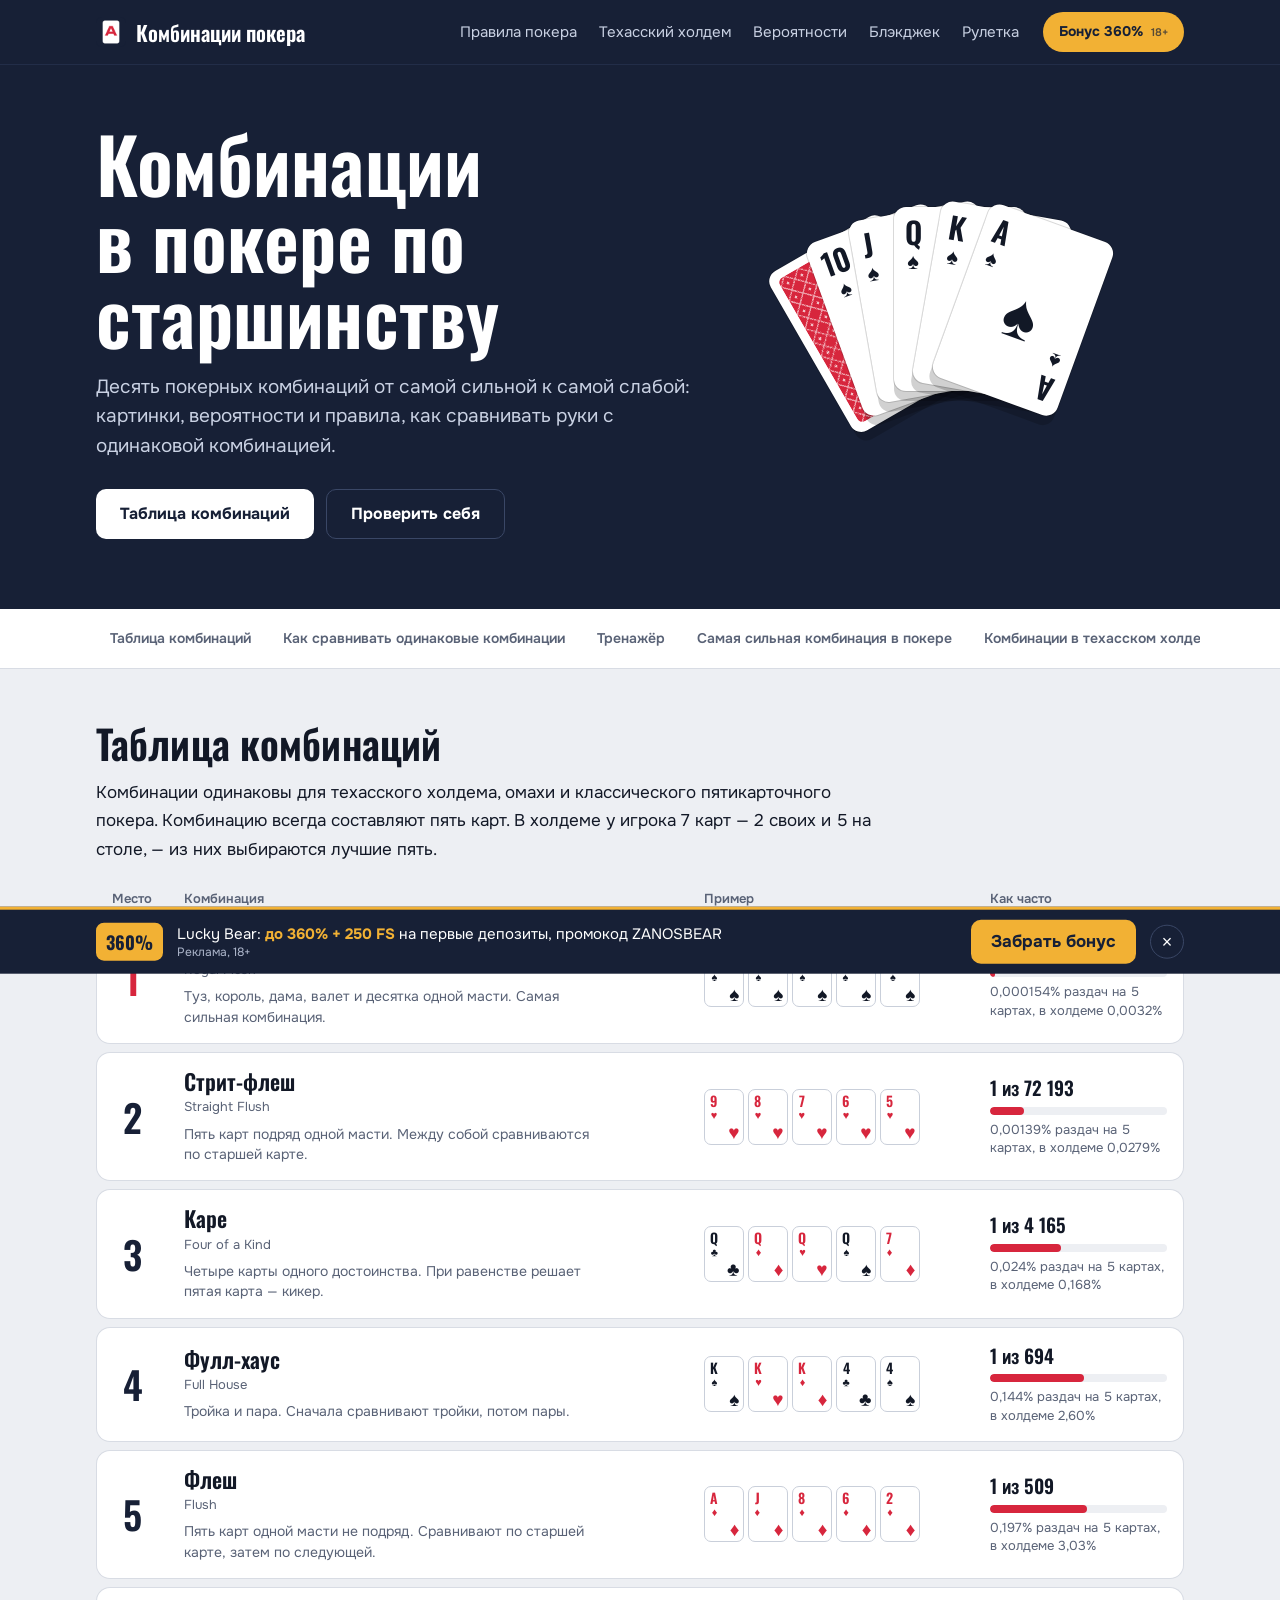
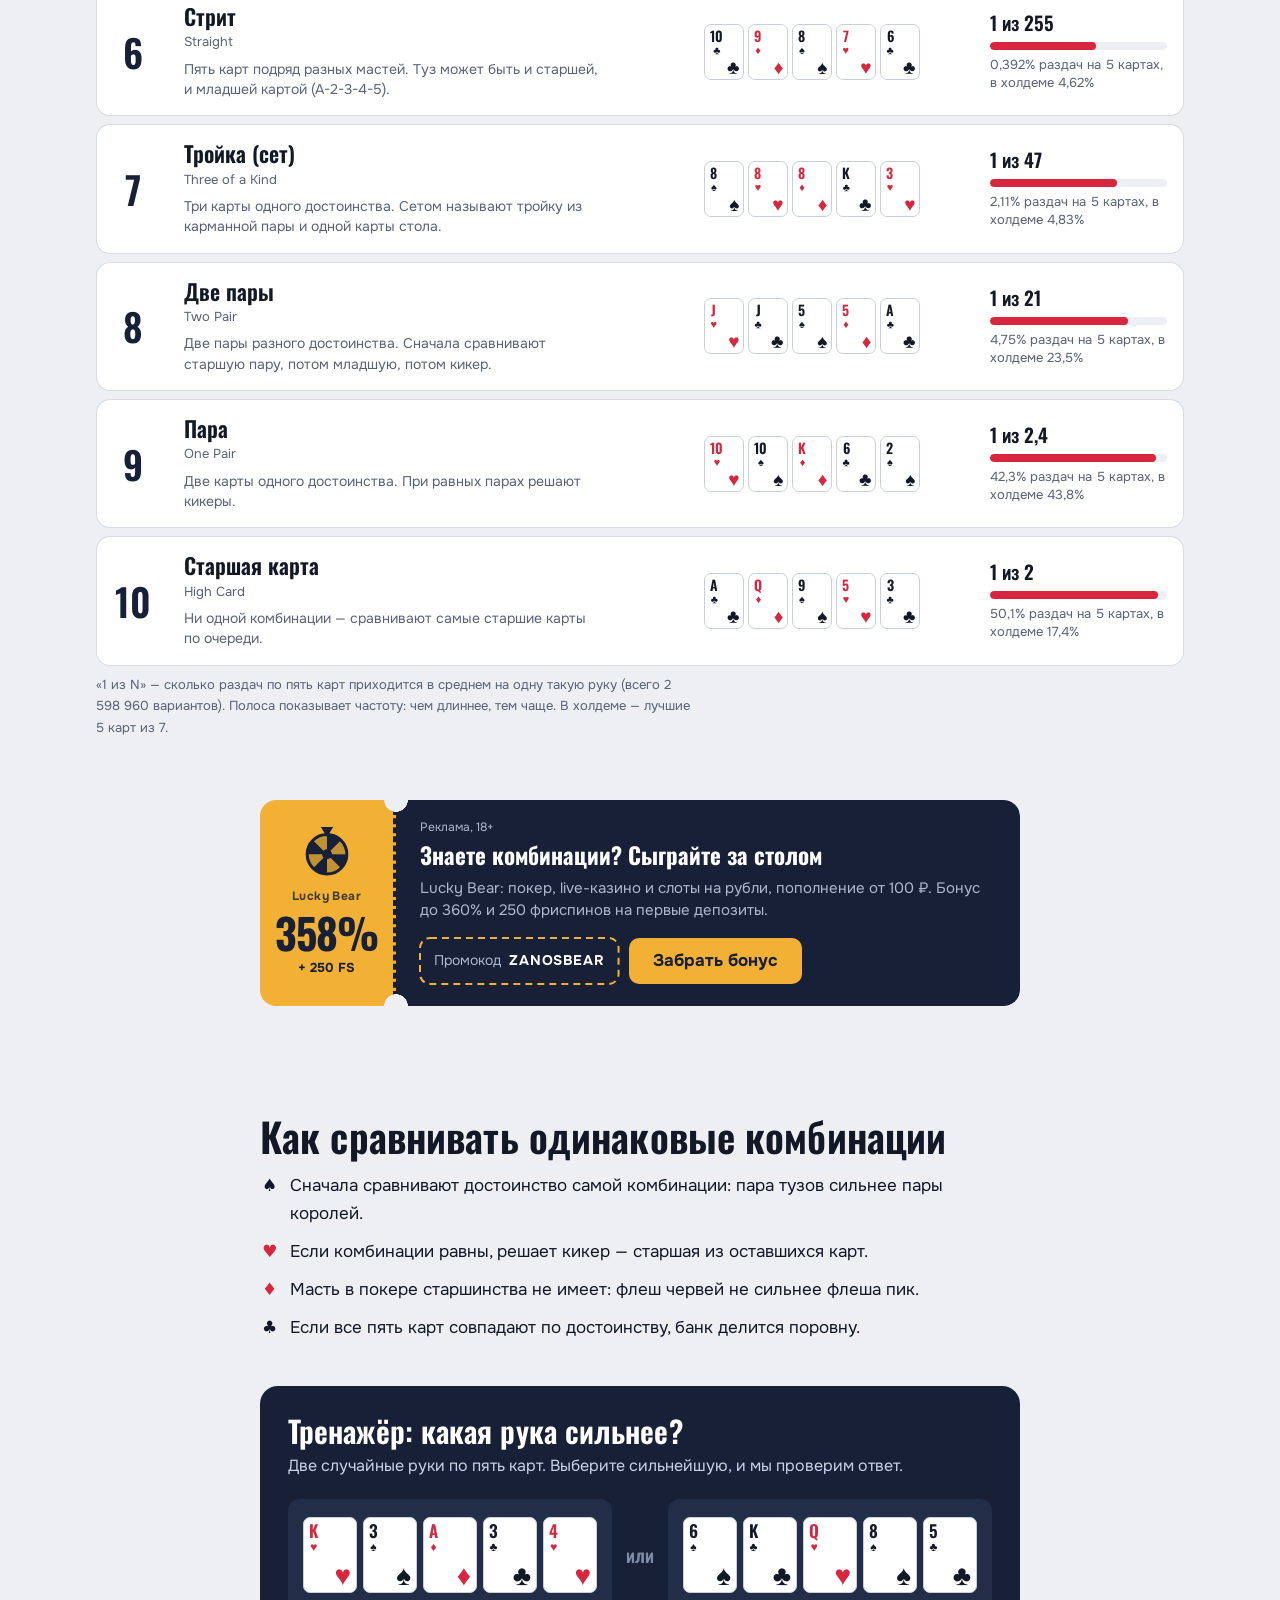
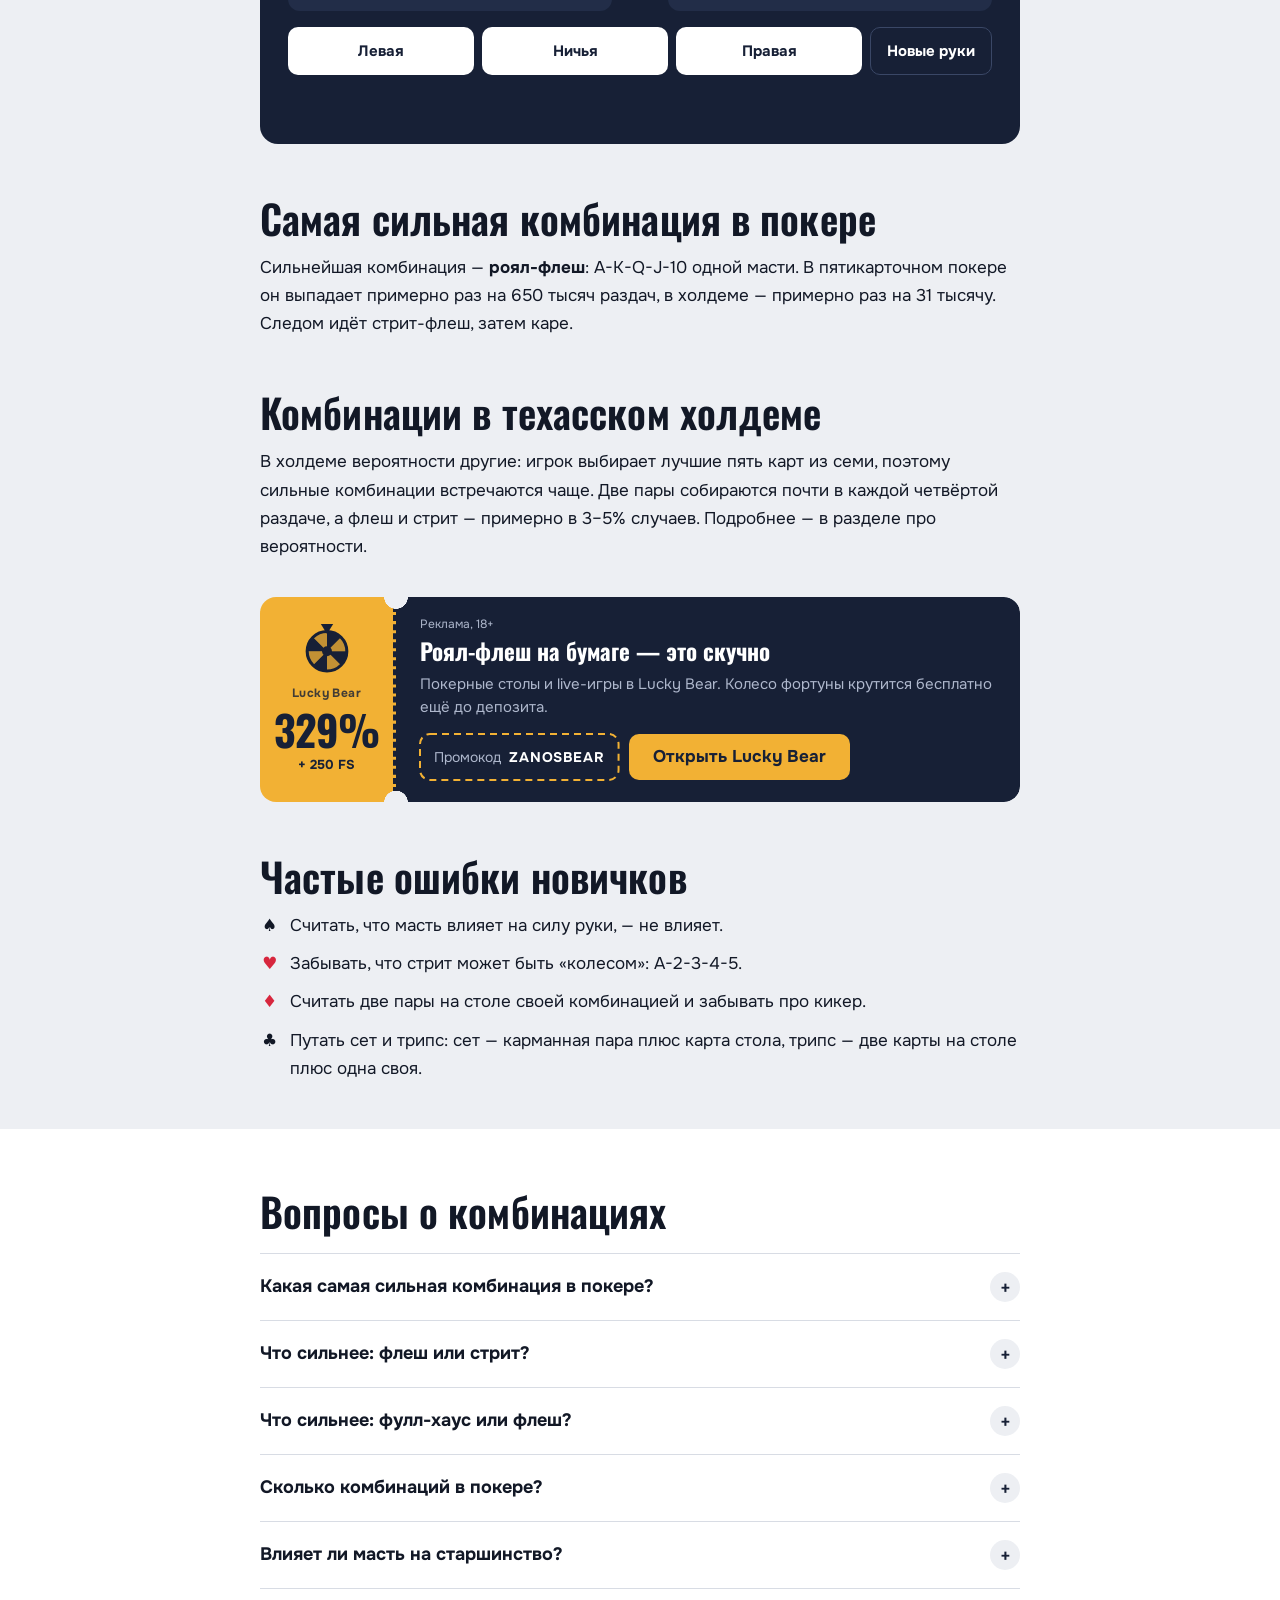
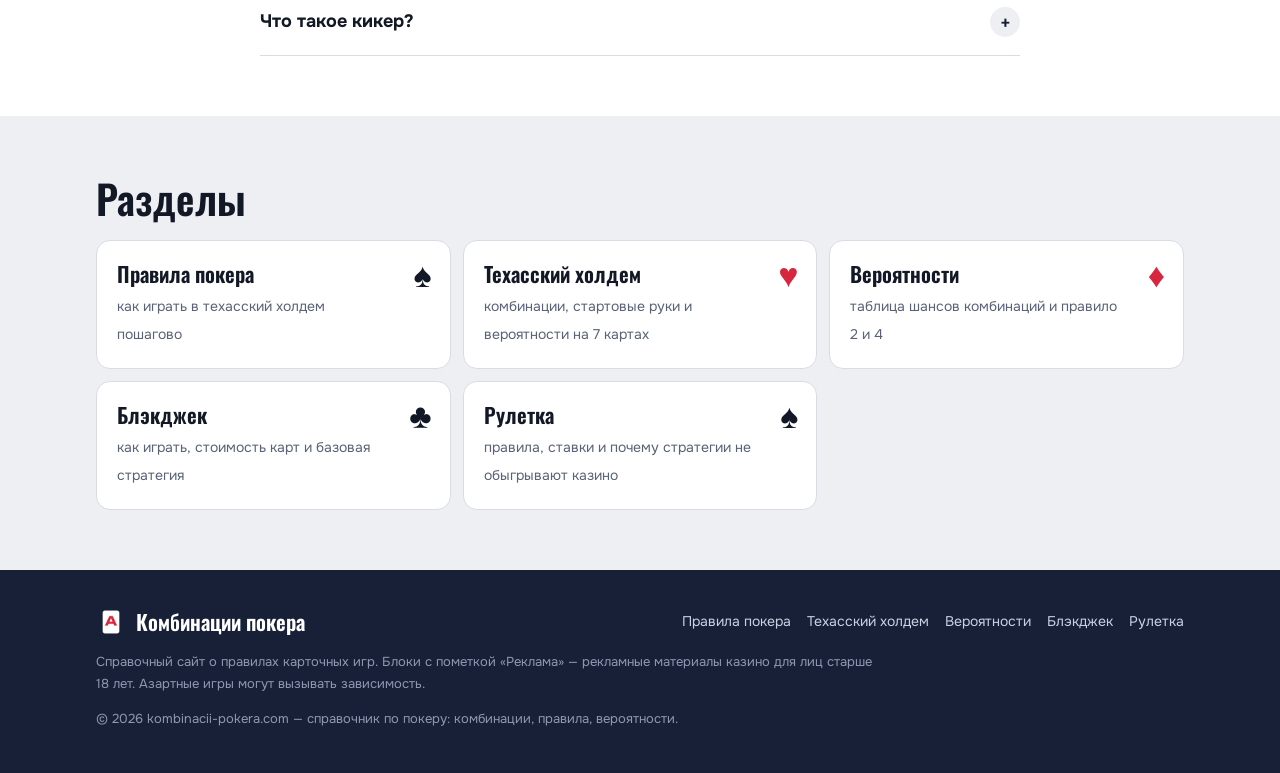
==== commit a09640eb: "Движение в рекламе: колесо фортуны, счётчик 360%, бегущая рамка промокода, покачивание кнопки; стран" ====
--- a/index.html
+++ b/index.html
@@ -21,7 +21,7 @@
 <link rel="preconnect" href="https://fonts.googleapis.com" />
 <link rel="preconnect" href="https://fonts.gstatic.com" crossorigin />
 <link rel="stylesheet" href="https://fonts.googleapis.com/css2?family=Oswald:wght@500;600&family=Onest:wght@400;600;700&display=swap" />
-<link rel="stylesheet" href="/assets/site.css?v=3" />
+<link rel="stylesheet" href="/assets/site.css?v=4" />
 <script type="application/ld+json">{"@context": "https://schema.org", "@graph": [{"@type": "Organization", "@id": "https://kombinacii-pokera.com/#org", "name": "Комбинации покера", "alternateName": ["Комбинации в покере", "Покер по старшинству"], "url": "https://kombinacii-pokera.com/", "logo": {"@type": "ImageObject", "url": "https://kombinacii-pokera.com/assets/icon-180.png"}}, {"@type": "WebSite", "@id": "https://kombinacii-pokera.com/#website", "url": "https://kombinacii-pokera.com/", "name": "Комбинации покера", "inLanguage": "ru-RU", "publisher": {"@id": "https://kombinacii-pokera.com/#org"}}, {"@type": "FAQPage", "@id": "https://kombinacii-pokera.com/#faq", "mainEntity": [{"@type": "Question", "name": "Какая самая сильная комбинация в покере?", "acceptedAnswer": {"@type": "Answer", "text": "Роял-флеш: туз, король, дама, валет и десятка одной масти."}}, {"@type": "Question", "name": "Что сильнее: флеш или стрит?", "acceptedAnswer": {"@type": "Answer", "text": "Флеш. Он выпадает реже стрита, поэтому стоит выше."}}, {"@type": "Question", "name": "Что сильнее: фулл-хаус или флеш?", "acceptedAnswer": {"@type": "Answer", "text": "Фулл-хаус."}}, {"@type": "Question", "name": "Сколько комбинаций в покере?", "acceptedAnswer": {"@type": "Answer", "text": "Десять: роял-флеш, стрит-флеш, каре, фулл-хаус, флеш, стрит, тройка, две пары, пара и старшая карта."}}, {"@type": "Question", "name": "Влияет ли масть на старшинство?", "acceptedAnswer": {"@type": "Answer", "text": "Нет. При полностью равных руках банк делится."}}, {"@type": "Question", "name": "Что такое кикер?", "acceptedAnswer": {"@type": "Answer", "text": "Старшая карта вне комбинации. Она решает исход, когда комбинации у игроков одинаковые."}}]}]}</script>
 </head>
 <body class="poker">
@@ -30,10 +30,10 @@
 <div class="hero__btns"><a class="b b--w" href="#s76507">Таблица комбинаций</a><a class="b b--line" href="#quiz">Проверить себя</a></div></div>
 <div class="fan" role="img" aria-label="Роял-флеш: туз, король, дама, валет и десятка пик"><span class="card card--back" style="--r:-30deg" aria-hidden="true"></span><span style="--r:-20deg" class="card" role="img" aria-label="10♠"><span class="card__i">10<i>♠︎</i></span><span class="card__s" aria-hidden="true">♠︎</span><span class="card__i card__i--b">10<i>♠︎</i></span></span><span style="--r:-10deg" class="card" role="img" aria-label="J♠"><span class="card__i">J<i>♠︎</i></span><span class="card__s" aria-hidden="true">♠︎</span><span class="card__i card__i--b">J<i>♠︎</i></span></span><span style="--r:0deg" class="card" role="img" aria-label="Q♠"><span class="card__i">Q<i>♠︎</i></span><span class="card__s" aria-hidden="true">♠︎</span><span class="card__i card__i--b">Q<i>♠︎</i></span></span><span style="--r:10deg" class="card" role="img" aria-label="K♠"><span class="card__i">K<i>♠︎</i></span><span class="card__s" aria-hidden="true">♠︎</span><span class="card__i card__i--b">K<i>♠︎</i></span></span><span style="--r:20deg" class="card" role="img" aria-label="A♠"><span class="card__i">A<i>♠︎</i></span><span class="card__s" aria-hidden="true">♠︎</span><span class="card__i card__i--b">A<i>♠︎</i></span></span></div></div></section>
 <nav class="secnav" aria-label="Содержание"><div class="wrap secnav__in"><a href="#s76507">Таблица комбинаций</a><a href="#s73242">Как сравнивать одинаковые комбинации</a><a href="#quiz">Тренажёр</a><a href="#s32226">Самая сильная комбинация в покере</a><a href="#s54052">Комбинации в техасском холдеме</a><a href="#s51870">Частые ошибки новичков</a><a href="#faq">Вопросы</a></div></nav>
-<div class="wrap"><section class="wide"><h2 class="wide__h" id="s76507">Таблица комбинаций</h2><p>Комбинации одинаковы для техасского холдема, омахи и классического пятикарточного покера. Комбинацию всегда составляют пять карт. В холдеме у игрока 7 карт — 2 своих и 5 на столе, — из них выбираются лучшие пять.</p><table class="lad"><thead><tr><th>Место</th><th>Комбинация</th><th>Пример</th><th>Как часто</th></tr></thead><tbody><tr><td class="lad__n">1</td><td class="lad__h"><b>Роял-флеш</b><span class="lad__en">Royal Flush</span><small>Туз, король, дама, валет и десятка одной масти. Самая сильная комбинация.</small></td><td class="lad__c"><div class="cards"><span class="card" role="img" aria-label="A♠"><span class="card__i">A<i>♠︎</i></span><span class="card__s" aria-hidden="true">♠︎</span></span><span class="card" role="img" aria-label="K♠"><span class="card__i">K<i>♠︎</i></span><span class="card__s" aria-hidden="true">♠︎</span></span><span class="card" role="img" aria-label="Q♠"><span class="card__i">Q<i>♠︎</i></span><span class="card__s" aria-hidden="true">♠︎</span></span><span class="card" role="img" aria-label="J♠"><span class="card__i">J<i>♠︎</i></span><span class="card__s" aria-hidden="true">♠︎</span></span><span class="card" role="img" aria-label="10♠"><span class="card__i">10<i>♠︎</i></span><span class="card__s" aria-hidden="true">♠︎</span></span></div></td><td class="lad__p"><span class="odds">1 из 649 740</span><span class="meter" title="Частота: 0,000154%"><i style="width:3%"></i></span><small>0,000154% раздач на 5 картах, в холдеме 0,0032%</small></td></tr><tr><td class="lad__n">2</td><td class="lad__h"><b>Стрит-флеш</b><span class="lad__en">Straight Flush</span><small>Пять карт подряд одной масти. Между собой сравниваются по старшей карте.</small></td><td class="lad__c"><div class="cards"><span class="card r" role="img" aria-label="9♥"><span class="card__i">9<i>♥︎</i></span><span class="card__s" aria-hidden="true">♥︎</span></span><span class="card r" role="img" aria-label="8♥"><span class="card__i">8<i>♥︎</i></span><span class="card__s" aria-hidden="true">♥︎</span></span><span class="card r" role="img" aria-label="7♥"><span class="card__i">7<i>♥︎</i></span><span class="card__s" aria-hidden="true">♥︎</span></span><span class="card r" role="img" aria-label="6♥"><span class="card__i">6<i>♥︎</i></span><span class="card__s" aria-hidden="true">♥︎</span></span><span class="card r" role="img" aria-label="5♥"><span class="card__i">5<i>♥︎</i></span><span class="card__s" aria-hidden="true">♥︎</span></span></div></td><td class="lad__p"><span class="odds">1 из 72 193</span><span class="meter" title="Частота: 0,00139%"><i style="width:19%"></i></span><small>0,00139% раздач на 5 картах, в холдеме 0,0279%</small></td></tr><tr><td class="lad__n">3</td><td class="lad__h"><b>Каре</b><span class="lad__en">Four of a Kind</span><small>Четыре карты одного достоинства. При равенстве решает пятая карта — кикер.</small></td><td class="lad__c"><div class="cards"><span class="card" role="img" aria-label="Q♣"><span class="card__i">Q<i>♣︎</i></span><span class="card__s" aria-hidden="true">♣︎</span></span><span class="card r" role="img" aria-label="Q♦"><span class="card__i">Q<i>♦︎</i></span><span class="card__s" aria-hidden="true">♦︎</span></span><span class="card r" role="img" aria-label="Q♥"><span class="card__i">Q<i>♥︎</i></span><span class="card__s" aria-hidden="true">♥︎</span></span><span class="card" role="img" aria-label="Q♠"><span class="card__i">Q<i>♠︎</i></span><span class="card__s" aria-hidden="true">♠︎</span></span><span class="card r" role="img" aria-label="7♦"><span class="card__i">7<i>♦︎</i></span><span class="card__s" aria-hidden="true">♦︎</span></span></div></td><td class="lad__p"><span class="odds">1 из 4 165</span><span class="meter" title="Частота: 0,024%"><i style="width:40%"></i></span><small>0,024% раздач на 5 картах, в холдеме 0,168%</small></td></tr><tr><td class="lad__n">4</td><td class="lad__h"><b>Фулл-хаус</b><span class="lad__en">Full House</span><small>Тройка и пара. Сначала сравнивают тройки, потом пары.</small></td><td class="lad__c"><div class="cards"><span class="card" role="img" aria-label="K♠"><span class="card__i">K<i>♠︎</i></span><span class="card__s" aria-hidden="true">♠︎</span></span><span class="card r" role="img" aria-label="K♥"><span class="card__i">K<i>♥︎</i></span><span class="card__s" aria-hidden="true">♥︎</span></span><span class="card r" role="img" aria-label="K♦"><span class="card__i">K<i>♦︎</i></span><span class="card__s" aria-hidden="true">♦︎</span></span><span class="card" role="img" aria-label="4♣"><span class="card__i">4<i>♣︎</i></span><span class="card__s" aria-hidden="true">♣︎</span></span><span class="card" role="img" aria-label="4♠"><span class="card__i">4<i>♠︎</i></span><span class="card__s" aria-hidden="true">♠︎</span></span></div></td><td class="lad__p"><span class="odds">1 из 694</span><span class="meter" title="Частота: 0,144%"><i style="width:53%"></i></span><small>0,144% раздач на 5 картах, в холдеме 2,60%</small></td></tr><tr><td class="lad__n">5</td><td class="lad__h"><b>Флеш</b><span class="lad__en">Flush</span><small>Пять карт одной масти не подряд. Сравнивают по старшей карте, затем по следующей.</small></td><td class="lad__c"><div class="cards"><span class="card r" role="img" aria-label="A♦"><span class="card__i">A<i>♦︎</i></span><span class="card__s" aria-hidden="true">♦︎</span></span><span class="card r" role="img" aria-label="J♦"><span class="card__i">J<i>♦︎</i></span><span class="card__s" aria-hidden="true">♦︎</span></span><span class="card r" role="img" aria-label="8♦"><span class="card__i">8<i>♦︎</i></span><span class="card__s" aria-hidden="true">♦︎</span></span><span class="card r" role="img" aria-label="6♦"><span class="card__i">6<i>♦︎</i></span><span class="card__s" aria-hidden="true">♦︎</span></span><span class="card r" role="img" aria-label="2♦"><span class="card__i">2<i>♦︎</i></span><span class="card__s" aria-hidden="true">♦︎</span></span></div></td><td class="lad__p"><span class="odds">1 из 509</span><span class="meter" title="Частота: 0,197%"><i style="width:55%"></i></span><small>0,197% раздач на 5 картах, в холдеме 3,03%</small></td></tr><tr><td class="lad__n">6</td><td class="lad__h"><b>Стрит</b><span class="lad__en">Straight</span><small>Пять карт подряд разных мастей. Туз может быть и старшей, и младшей картой (A-2-3-4-5).</small></td><td class="lad__c"><div class="cards"><span class="card" role="img" aria-label="10♣"><span class="card__i">10<i>♣︎</i></span><span class="card__s" aria-hidden="true">♣︎</span></span><span class="card r" role="img" aria-label="9♦"><span class="card__i">9<i>♦︎</i></span><span class="card__s" aria-hidden="true">♦︎</span></span><span class="card" role="img" aria-label="8♠"><span class="card__i">8<i>♠︎</i></span><span class="card__s" aria-hidden="true">♠︎</span></span><span class="card r" role="img" aria-label="7♥"><span class="card__i">7<i>♥︎</i></span><span class="card__s" aria-hidden="true">♥︎</span></span><span class="card" role="img" aria-label="6♣"><span class="card__i">6<i>♣︎</i></span><span class="card__s" aria-hidden="true">♣︎</span></span></div></td><td class="lad__p"><span class="odds">1 из 255</span><span class="meter" title="Частота: 0,392%"><i style="width:60%"></i></span><small>0,392% раздач на 5 картах, в холдеме 4,62%</small></td></tr><tr><td class="lad__n">7</td><td class="lad__h"><b>Тройка (сет)</b><span class="lad__en">Three of a Kind</span><small>Три карты одного достоинства. Сетом называют тройку из карманной пары и одной карты стола.</small></td><td class="lad__c"><div class="cards"><span class="card" role="img" aria-label="8♠"><span class="card__i">8<i>♠︎</i></span><span class="card__s" aria-hidden="true">♠︎</span></span><span class="card r" role="img" aria-label="8♥"><span class="card__i">8<i>♥︎</i></span><span class="card__s" aria-hidden="true">♥︎</span></span><span class="card r" role="img" aria-label="8♦"><span class="card__i">8<i>♦︎</i></span><span class="card__s" aria-hidden="true">♦︎</span></span><span class="card" role="img" aria-label="K♣"><span class="card__i">K<i>♣︎</i></span><span class="card__s" aria-hidden="true">♣︎</span></span><span class="card r" role="img" aria-label="3♥"><span class="card__i">3<i>♥︎</i></span><span class="card__s" aria-hidden="true">♥︎</span></span></div></td><td class="lad__p"><span class="odds">1 из 47</span><span class="meter" title="Частота: 2,11%"><i style="width:72%"></i></span><small>2,11% раздач на 5 картах, в холдеме 4,83%</small></td></tr><tr><td class="lad__n">8</td><td class="lad__h"><b>Две пары</b><span class="lad__en">Two Pair</span><small>Две пары разного достоинства. Сначала сравнивают старшую пару, потом младшую, потом кикер.</small></td><td class="lad__c"><div class="cards"><span class="card r" role="img" aria-label="J♥"><span class="card__i">J<i>♥︎</i></span><span class="card__s" aria-hidden="true">♥︎</span></span><span class="card" role="img" aria-label="J♣"><span class="card__i">J<i>♣︎</i></span><span class="card__s" aria-hidden="true">♣︎</span></span><span class="card" role="img" aria-label="5♠"><span class="card__i">5<i>♠︎</i></span><span class="card__s" aria-hidden="true">♠︎</span></span><span class="card r" role="img" aria-label="5♦"><span class="card__i">5<i>♦︎</i></span><span class="card__s" aria-hidden="true">♦︎</span></span><span class="card" role="img" aria-label="A♣"><span class="card__i">A<i>♣︎</i></span><span class="card__s" aria-hidden="true">♣︎</span></span></div></td><td class="lad__p"><span class="odds">1 из 21</span><span class="meter" title="Частота: 4,75%"><i style="width:78%"></i></span><small>4,75% раздач на 5 картах, в холдеме 23,5%</small></td></tr><tr><td class="lad__n">9</td><td class="lad__h"><b>Пара</b><span class="lad__en">One Pair</span><small>Две карты одного достоинства. При равных парах решают кикеры.</small></td><td class="lad__c"><div class="cards"><span class="card r" role="img" aria-label="10♥"><span class="card__i">10<i>♥︎</i></span><span class="card__s" aria-hidden="true">♥︎</span></span><span class="card" role="img" aria-label="10♠"><span class="card__i">10<i>♠︎</i></span><span class="card__s" aria-hidden="true">♠︎</span></span><span class="card r" role="img" aria-label="K♦"><span class="card__i">K<i>♦︎</i></span><span class="card__s" aria-hidden="true">♦︎</span></span><span class="card" role="img" aria-label="6♣"><span class="card__i">6<i>♣︎</i></span><span class="card__s" aria-hidden="true">♣︎</span></span><span class="card" role="img" aria-label="2♠"><span class="card__i">2<i>♠︎</i></span><span class="card__s" aria-hidden="true">♠︎</span></span></div></td><td class="lad__p"><span class="odds">1 из 2,4</span><span class="meter" title="Частота: 42,3%"><i style="width:94%"></i></span><small>42,3% раздач на 5 картах, в холдеме 43,8%</small></td></tr><tr><td class="lad__n">10</td><td class="lad__h"><b>Старшая карта</b><span class="lad__en">High Card</span><small>Ни одной комбинации — сравнивают самые старшие карты по очереди.</small></td><td class="lad__c"><div class="cards"><span class="card" role="img" aria-label="A♣"><span class="card__i">A<i>♣︎</i></span><span class="card__s" aria-hidden="true">♣︎</span></span><span class="card r" role="img" aria-label="Q♦"><span class="card__i">Q<i>♦︎</i></span><span class="card__s" aria-hidden="true">♦︎</span></span><span class="card" role="img" aria-label="9♠"><span class="card__i">9<i>♠︎</i></span><span class="card__s" aria-hidden="true">♠︎</span></span><span class="card r" role="img" aria-label="5♥"><span class="card__i">5<i>♥︎</i></span><span class="card__s" aria-hidden="true">♥︎</span></span><span class="card" role="img" aria-label="3♣"><span class="card__i">3<i>♣︎</i></span><span class="card__s" aria-hidden="true">♣︎</span></span></div></td><td class="lad__p"><span class="odds">1 из 2</span><span class="meter" title="Частота: 50,1%"><i style="width:95%"></i></span><small>50,1% раздач на 5 картах, в холдеме 17,4%</small></td></tr></tbody></table><p class="note">«1 из N» — сколько раздач по пять карт приходится в среднем на одну такую руку (всего 2 598 960 вариантов). Полоса показывает частоту: чем длиннее, тем чаще. В холдеме — лучшие 5 карт из 7.</p></section><div class="col"><aside class="lbc"><div class="lbc__stub"><span class="lbc__brand">Lucky Bear</span><b class="lbc__pct">360%</b><span class="lbc__fs">+ 250 FS</span></div><div class="lbc__main"><p class="lbc__ad">Реклама, 18+</p><p class="lbc__t">Знаете комбинации? Сыграйте за столом</p><p class="lbc__d">Lucky Bear: покер, live-казино и слоты на рубли, пополнение от 100 ₽. Бонус до 360% и 250 фриспинов на первые депозиты.</p><div class="lbc__row"><span class="lbc__code">Промокод <b>ZANOSBEAR</b></span><a class="lbc__go" href="https://joyspin757.xyz/36ieun" target="_blank" rel="nofollow sponsored noopener">Забрать бонус</a></div></div></aside><article class="art"><h2 id="s73242">Как сравнивать одинаковые комбинации</h2><ul><li>Сначала сравнивают достоинство самой комбинации: пара тузов сильнее пары королей.</li><li>Если комбинации равны, решает кикер — старшая из оставшихся карт.</li><li>Масть в покере старшинства не имеет: флеш червей не сильнее флеша пик.</li><li>Если все пять карт совпадают по достоинству, банк делится поровну.</li></ul><section class="quiz" id="quiz" aria-labelledby="qt"><h2 id="qt">Тренажёр: какая рука сильнее?<span class="quiz__score" id="qs"></span></h2><p>Две случайные руки по пять карт. Выберите сильнейшую, и мы проверим ответ.</p>
+<div class="wrap"><section class="wide"><h2 class="wide__h" id="s76507">Таблица комбинаций</h2><p>Комбинации одинаковы для техасского холдема, омахи и классического пятикарточного покера. Комбинацию всегда составляют пять карт. В холдеме у игрока 7 карт — 2 своих и 5 на столе, — из них выбираются лучшие пять.</p><table class="lad"><thead><tr><th>Место</th><th>Комбинация</th><th>Пример</th><th>Как часто</th></tr></thead><tbody><tr><td class="lad__n">1</td><td class="lad__h"><b>Роял-флеш</b><span class="lad__en">Royal Flush</span><small>Туз, король, дама, валет и десятка одной масти. Самая сильная комбинация.</small></td><td class="lad__c"><div class="cards"><span class="card" role="img" aria-label="A♠"><span class="card__i">A<i>♠︎</i></span><span class="card__s" aria-hidden="true">♠︎</span></span><span class="card" role="img" aria-label="K♠"><span class="card__i">K<i>♠︎</i></span><span class="card__s" aria-hidden="true">♠︎</span></span><span class="card" role="img" aria-label="Q♠"><span class="card__i">Q<i>♠︎</i></span><span class="card__s" aria-hidden="true">♠︎</span></span><span class="card" role="img" aria-label="J♠"><span class="card__i">J<i>♠︎</i></span><span class="card__s" aria-hidden="true">♠︎</span></span><span class="card" role="img" aria-label="10♠"><span class="card__i">10<i>♠︎</i></span><span class="card__s" aria-hidden="true">♠︎</span></span></div></td><td class="lad__p"><span class="odds">1 из 649 740</span><span class="meter" title="Частота: 0,000154%"><i style="width:3%"></i></span><small>0,000154% раздач на 5 картах, в холдеме 0,0032%</small></td></tr><tr><td class="lad__n">2</td><td class="lad__h"><b>Стрит-флеш</b><span class="lad__en">Straight Flush</span><small>Пять карт подряд одной масти. Между собой сравниваются по старшей карте.</small></td><td class="lad__c"><div class="cards"><span class="card r" role="img" aria-label="9♥"><span class="card__i">9<i>♥︎</i></span><span class="card__s" aria-hidden="true">♥︎</span></span><span class="card r" role="img" aria-label="8♥"><span class="card__i">8<i>♥︎</i></span><span class="card__s" aria-hidden="true">♥︎</span></span><span class="card r" role="img" aria-label="7♥"><span class="card__i">7<i>♥︎</i></span><span class="card__s" aria-hidden="true">♥︎</span></span><span class="card r" role="img" aria-label="6♥"><span class="card__i">6<i>♥︎</i></span><span class="card__s" aria-hidden="true">♥︎</span></span><span class="card r" role="img" aria-label="5♥"><span class="card__i">5<i>♥︎</i></span><span class="card__s" aria-hidden="true">♥︎</span></span></div></td><td class="lad__p"><span class="odds">1 из 72 193</span><span class="meter" title="Частота: 0,00139%"><i style="width:19%"></i></span><small>0,00139% раздач на 5 картах, в холдеме 0,0279%</small></td></tr><tr><td class="lad__n">3</td><td class="lad__h"><b>Каре</b><span class="lad__en">Four of a Kind</span><small>Четыре карты одного достоинства. При равенстве решает пятая карта — кикер.</small></td><td class="lad__c"><div class="cards"><span class="card" role="img" aria-label="Q♣"><span class="card__i">Q<i>♣︎</i></span><span class="card__s" aria-hidden="true">♣︎</span></span><span class="card r" role="img" aria-label="Q♦"><span class="card__i">Q<i>♦︎</i></span><span class="card__s" aria-hidden="true">♦︎</span></span><span class="card r" role="img" aria-label="Q♥"><span class="card__i">Q<i>♥︎</i></span><span class="card__s" aria-hidden="true">♥︎</span></span><span class="card" role="img" aria-label="Q♠"><span class="card__i">Q<i>♠︎</i></span><span class="card__s" aria-hidden="true">♠︎</span></span><span class="card r" role="img" aria-label="7♦"><span class="card__i">7<i>♦︎</i></span><span class="card__s" aria-hidden="true">♦︎</span></span></div></td><td class="lad__p"><span class="odds">1 из 4 165</span><span class="meter" title="Частота: 0,024%"><i style="width:40%"></i></span><small>0,024% раздач на 5 картах, в холдеме 0,168%</small></td></tr><tr><td class="lad__n">4</td><td class="lad__h"><b>Фулл-хаус</b><span class="lad__en">Full House</span><small>Тройка и пара. Сначала сравнивают тройки, потом пары.</small></td><td class="lad__c"><div class="cards"><span class="card" role="img" aria-label="K♠"><span class="card__i">K<i>♠︎</i></span><span class="card__s" aria-hidden="true">♠︎</span></span><span class="card r" role="img" aria-label="K♥"><span class="card__i">K<i>♥︎</i></span><span class="card__s" aria-hidden="true">♥︎</span></span><span class="card r" role="img" aria-label="K♦"><span class="card__i">K<i>♦︎</i></span><span class="card__s" aria-hidden="true">♦︎</span></span><span class="card" role="img" aria-label="4♣"><span class="card__i">4<i>♣︎</i></span><span class="card__s" aria-hidden="true">♣︎</span></span><span class="card" role="img" aria-label="4♠"><span class="card__i">4<i>♠︎</i></span><span class="card__s" aria-hidden="true">♠︎</span></span></div></td><td class="lad__p"><span class="odds">1 из 694</span><span class="meter" title="Частота: 0,144%"><i style="width:53%"></i></span><small>0,144% раздач на 5 картах, в холдеме 2,60%</small></td></tr><tr><td class="lad__n">5</td><td class="lad__h"><b>Флеш</b><span class="lad__en">Flush</span><small>Пять карт одной масти не подряд. Сравнивают по старшей карте, затем по следующей.</small></td><td class="lad__c"><div class="cards"><span class="card r" role="img" aria-label="A♦"><span class="card__i">A<i>♦︎</i></span><span class="card__s" aria-hidden="true">♦︎</span></span><span class="card r" role="img" aria-label="J♦"><span class="card__i">J<i>♦︎</i></span><span class="card__s" aria-hidden="true">♦︎</span></span><span class="card r" role="img" aria-label="8♦"><span class="card__i">8<i>♦︎</i></span><span class="card__s" aria-hidden="true">♦︎</span></span><span class="card r" role="img" aria-label="6♦"><span class="card__i">6<i>♦︎</i></span><span class="card__s" aria-hidden="true">♦︎</span></span><span class="card r" role="img" aria-label="2♦"><span class="card__i">2<i>♦︎</i></span><span class="card__s" aria-hidden="true">♦︎</span></span></div></td><td class="lad__p"><span class="odds">1 из 509</span><span class="meter" title="Частота: 0,197%"><i style="width:55%"></i></span><small>0,197% раздач на 5 картах, в холдеме 3,03%</small></td></tr><tr><td class="lad__n">6</td><td class="lad__h"><b>Стрит</b><span class="lad__en">Straight</span><small>Пять карт подряд разных мастей. Туз может быть и старшей, и младшей картой (A-2-3-4-5).</small></td><td class="lad__c"><div class="cards"><span class="card" role="img" aria-label="10♣"><span class="card__i">10<i>♣︎</i></span><span class="card__s" aria-hidden="true">♣︎</span></span><span class="card r" role="img" aria-label="9♦"><span class="card__i">9<i>♦︎</i></span><span class="card__s" aria-hidden="true">♦︎</span></span><span class="card" role="img" aria-label="8♠"><span class="card__i">8<i>♠︎</i></span><span class="card__s" aria-hidden="true">♠︎</span></span><span class="card r" role="img" aria-label="7♥"><span class="card__i">7<i>♥︎</i></span><span class="card__s" aria-hidden="true">♥︎</span></span><span class="card" role="img" aria-label="6♣"><span class="card__i">6<i>♣︎</i></span><span class="card__s" aria-hidden="true">♣︎</span></span></div></td><td class="lad__p"><span class="odds">1 из 255</span><span class="meter" title="Частота: 0,392%"><i style="width:60%"></i></span><small>0,392% раздач на 5 картах, в холдеме 4,62%</small></td></tr><tr><td class="lad__n">7</td><td class="lad__h"><b>Тройка (сет)</b><span class="lad__en">Three of a Kind</span><small>Три карты одного достоинства. Сетом называют тройку из карманной пары и одной карты стола.</small></td><td class="lad__c"><div class="cards"><span class="card" role="img" aria-label="8♠"><span class="card__i">8<i>♠︎</i></span><span class="card__s" aria-hidden="true">♠︎</span></span><span class="card r" role="img" aria-label="8♥"><span class="card__i">8<i>♥︎</i></span><span class="card__s" aria-hidden="true">♥︎</span></span><span class="card r" role="img" aria-label="8♦"><span class="card__i">8<i>♦︎</i></span><span class="card__s" aria-hidden="true">♦︎</span></span><span class="card" role="img" aria-label="K♣"><span class="card__i">K<i>♣︎</i></span><span class="card__s" aria-hidden="true">♣︎</span></span><span class="card r" role="img" aria-label="3♥"><span class="card__i">3<i>♥︎</i></span><span class="card__s" aria-hidden="true">♥︎</span></span></div></td><td class="lad__p"><span class="odds">1 из 47</span><span class="meter" title="Частота: 2,11%"><i style="width:72%"></i></span><small>2,11% раздач на 5 картах, в холдеме 4,83%</small></td></tr><tr><td class="lad__n">8</td><td class="lad__h"><b>Две пары</b><span class="lad__en">Two Pair</span><small>Две пары разного достоинства. Сначала сравнивают старшую пару, потом младшую, потом кикер.</small></td><td class="lad__c"><div class="cards"><span class="card r" role="img" aria-label="J♥"><span class="card__i">J<i>♥︎</i></span><span class="card__s" aria-hidden="true">♥︎</span></span><span class="card" role="img" aria-label="J♣"><span class="card__i">J<i>♣︎</i></span><span class="card__s" aria-hidden="true">♣︎</span></span><span class="card" role="img" aria-label="5♠"><span class="card__i">5<i>♠︎</i></span><span class="card__s" aria-hidden="true">♠︎</span></span><span class="card r" role="img" aria-label="5♦"><span class="card__i">5<i>♦︎</i></span><span class="card__s" aria-hidden="true">♦︎</span></span><span class="card" role="img" aria-label="A♣"><span class="card__i">A<i>♣︎</i></span><span class="card__s" aria-hidden="true">♣︎</span></span></div></td><td class="lad__p"><span class="odds">1 из 21</span><span class="meter" title="Частота: 4,75%"><i style="width:78%"></i></span><small>4,75% раздач на 5 картах, в холдеме 23,5%</small></td></tr><tr><td class="lad__n">9</td><td class="lad__h"><b>Пара</b><span class="lad__en">One Pair</span><small>Две карты одного достоинства. При равных парах решают кикеры.</small></td><td class="lad__c"><div class="cards"><span class="card r" role="img" aria-label="10♥"><span class="card__i">10<i>♥︎</i></span><span class="card__s" aria-hidden="true">♥︎</span></span><span class="card" role="img" aria-label="10♠"><span class="card__i">10<i>♠︎</i></span><span class="card__s" aria-hidden="true">♠︎</span></span><span class="card r" role="img" aria-label="K♦"><span class="card__i">K<i>♦︎</i></span><span class="card__s" aria-hidden="true">♦︎</span></span><span class="card" role="img" aria-label="6♣"><span class="card__i">6<i>♣︎</i></span><span class="card__s" aria-hidden="true">♣︎</span></span><span class="card" role="img" aria-label="2♠"><span class="card__i">2<i>♠︎</i></span><span class="card__s" aria-hidden="true">♠︎</span></span></div></td><td class="lad__p"><span class="odds">1 из 2,4</span><span class="meter" title="Частота: 42,3%"><i style="width:94%"></i></span><small>42,3% раздач на 5 картах, в холдеме 43,8%</small></td></tr><tr><td class="lad__n">10</td><td class="lad__h"><b>Старшая карта</b><span class="lad__en">High Card</span><small>Ни одной комбинации — сравнивают самые старшие карты по очереди.</small></td><td class="lad__c"><div class="cards"><span class="card" role="img" aria-label="A♣"><span class="card__i">A<i>♣︎</i></span><span class="card__s" aria-hidden="true">♣︎</span></span><span class="card r" role="img" aria-label="Q♦"><span class="card__i">Q<i>♦︎</i></span><span class="card__s" aria-hidden="true">♦︎</span></span><span class="card" role="img" aria-label="9♠"><span class="card__i">9<i>♠︎</i></span><span class="card__s" aria-hidden="true">♠︎</span></span><span class="card r" role="img" aria-label="5♥"><span class="card__i">5<i>♥︎</i></span><span class="card__s" aria-hidden="true">♥︎</span></span><span class="card" role="img" aria-label="3♣"><span class="card__i">3<i>♣︎</i></span><span class="card__s" aria-hidden="true">♣︎</span></span></div></td><td class="lad__p"><span class="odds">1 из 2</span><span class="meter" title="Частота: 50,1%"><i style="width:95%"></i></span><small>50,1% раздач на 5 картах, в холдеме 17,4%</small></td></tr></tbody></table><p class="note">«1 из N» — сколько раздач по пять карт приходится в среднем на одну такую руку (всего 2 598 960 вариантов). Полоса показывает частоту: чем длиннее, тем чаще. В холдеме — лучшие 5 карт из 7.</p></section><div class="col"><aside class="lbc"><div class="lbc__stub"><span class="lbc__wheel" aria-hidden="true"><svg viewBox="-20 -22 40 42"><g class="lbw"><path d="M0 0L0.00 -16.00A16 16 0 0 1 11.31 -11.31z" fill="currentColor" fill-opacity="1"/><path d="M0 0L11.31 -11.31A16 16 0 0 1 16.00 0.00z" fill="currentColor" fill-opacity=".22"/><path d="M0 0L16.00 0.00A16 16 0 0 1 11.31 11.31z" fill="currentColor" fill-opacity="1"/><path d="M0 0L11.31 11.31A16 16 0 0 1 0.00 16.00z" fill="currentColor" fill-opacity=".22"/><path d="M0 0L0.00 16.00A16 16 0 0 1 -11.31 11.31z" fill="currentColor" fill-opacity="1"/><path d="M0 0L-11.31 11.31A16 16 0 0 1 -16.00 0.00z" fill="currentColor" fill-opacity=".22"/><path d="M0 0L-16.00 0.00A16 16 0 0 1 -11.31 -11.31z" fill="currentColor" fill-opacity="1"/><path d="M0 0L-11.31 -11.31A16 16 0 0 1 -0.00 -16.00z" fill="currentColor" fill-opacity=".22"/></g><circle r="16" fill="none" stroke="currentColor" stroke-width="2.5"/><circle r="4" fill="currentColor"/><path d="M-5 -22h10l-5 8z" fill="currentColor"/></svg></span><span class="lbc__brand">Lucky Bear</span><b class="lbc__pct">360%</b><span class="lbc__fs">+ 250 FS</span></div><div class="lbc__main"><p class="lbc__ad">Реклама, 18+</p><p class="lbc__t">Знаете комбинации? Сыграйте за столом</p><p class="lbc__d">Lucky Bear: покер, live-казино и слоты на рубли, пополнение от 100 ₽. Бонус до 360% и 250 фриспинов на первые депозиты.</p><div class="lbc__row"><span class="lbc__code"><svg class="lbc__ants" aria-hidden="true"><rect width="100%" height="100%" rx="10"/></svg>Промокод <b>ZANOSBEAR</b></span><a class="lbc__go" href="https://joyspin757.xyz/36ieun" target="_blank" rel="nofollow sponsored noopener">Забрать бонус</a></div></div></aside><article class="art"><h2 id="s73242">Как сравнивать одинаковые комбинации</h2><ul><li>Сначала сравнивают достоинство самой комбинации: пара тузов сильнее пары королей.</li><li>Если комбинации равны, решает кикер — старшая из оставшихся карт.</li><li>Масть в покере старшинства не имеет: флеш червей не сильнее флеша пик.</li><li>Если все пять карт совпадают по достоинству, банк делится поровну.</li></ul><section class="quiz" id="quiz" aria-labelledby="qt"><h2 id="qt">Тренажёр: какая рука сильнее?<span class="quiz__score" id="qs"></span></h2><p>Две случайные руки по пять карт. Выберите сильнейшую, и мы проверим ответ.</p>
 <div class="quiz__hands"><div class="quiz__h"><div class="cards" id="qa"></div></div><span class="quiz__vs" aria-hidden="true">или</span><div class="quiz__h"><div class="cards" id="qb"></div></div></div>
 <div class="quiz__b"><button type="button" data-q="1">Левая</button><button type="button" data-q="0">Ничья</button><button type="button" data-q="-1">Правая</button><button type="button" class="alt" id="qn">Новые руки</button></div>
-<div class="quiz__r" id="qr" aria-live="polite"></div><aside class="lbc" id="qpromo"><div class="lbc__stub"><span class="lbc__brand">Lucky Bear</span><b class="lbc__pct">360%</b><span class="lbc__fs">+ 250 FS</span></div><div class="lbc__main"><p class="lbc__ad">Реклама, 18+</p><p class="lbc__t">Три из трёх — вы знаете комбинации</p><p class="lbc__d">Lucky Bear: покер, live-казино и слоты на рубли, пополнение от 100 ₽. Бонус до 360% и 250 фриспинов на первые депозиты.</p><div class="lbc__row"><span class="lbc__code">Промокод <b>ZANOSBEAR</b></span><a class="lbc__go" href="https://joyspin757.xyz/36ieun" target="_blank" rel="nofollow sponsored noopener">Забрать бонус</a></div></div></aside></section>
+<div class="quiz__r" id="qr" aria-live="polite"></div><aside class="lbc" id="qpromo"><div class="lbc__stub"><span class="lbc__wheel" aria-hidden="true"><svg viewBox="-20 -22 40 42"><g class="lbw"><path d="M0 0L0.00 -16.00A16 16 0 0 1 11.31 -11.31z" fill="currentColor" fill-opacity="1"/><path d="M0 0L11.31 -11.31A16 16 0 0 1 16.00 0.00z" fill="currentColor" fill-opacity=".22"/><path d="M0 0L16.00 0.00A16 16 0 0 1 11.31 11.31z" fill="currentColor" fill-opacity="1"/><path d="M0 0L11.31 11.31A16 16 0 0 1 0.00 16.00z" fill="currentColor" fill-opacity=".22"/><path d="M0 0L0.00 16.00A16 16 0 0 1 -11.31 11.31z" fill="currentColor" fill-opacity="1"/><path d="M0 0L-11.31 11.31A16 16 0 0 1 -16.00 0.00z" fill="currentColor" fill-opacity=".22"/><path d="M0 0L-16.00 0.00A16 16 0 0 1 -11.31 -11.31z" fill="currentColor" fill-opacity="1"/><path d="M0 0L-11.31 -11.31A16 16 0 0 1 -0.00 -16.00z" fill="currentColor" fill-opacity=".22"/></g><circle r="16" fill="none" stroke="currentColor" stroke-width="2.5"/><circle r="4" fill="currentColor"/><path d="M-5 -22h10l-5 8z" fill="currentColor"/></svg></span><span class="lbc__brand">Lucky Bear</span><b class="lbc__pct">360%</b><span class="lbc__fs">+ 250 FS</span></div><div class="lbc__main"><p class="lbc__ad">Реклама, 18+</p><p class="lbc__t">Три верных ответа — вы знаете комбинации</p><p class="lbc__d">Lucky Bear: покер, live-казино и слоты на рубли, пополнение от 100 ₽. Бонус до 360% и 250 фриспинов на первые депозиты.</p><div class="lbc__row"><span class="lbc__code"><svg class="lbc__ants" aria-hidden="true"><rect width="100%" height="100%" rx="10"/></svg>Промокод <b>ZANOSBEAR</b></span><a class="lbc__go" href="https://joyspin757.xyz/36ieun" target="_blank" rel="nofollow sponsored noopener">Забрать бонус</a></div></div></aside></section>
 <script>(function(){var R='23456789TJQKA',S=['\u2660','\u2665','\u2666','\u2663'],V='\ufe0e',N=['Старшая карта','Пара','Две пары','Тройка','Стрит','Флеш','Фулл-хаус','Каре','Стрит-флеш','Роял-флеш'],ok3=0,tot=0;
 function deck(){var d=[];for(var r=0;r<13;r++)for(var s=0;s<4;s++)d.push({r:r+2,s:s});for(var i=d.length-1;i>0;i--){var j=Math.floor(Math.random()*(i+1)),t=d[i];d[i]=d[j];d[j]=t}return d}
 function ev(h){var rs=h.map(function(c){return c.r}).sort(function(a,b){return b-a}),fl=h.every(function(c){return c.s===h[0].s}),cnt={};rs.forEach(function(r){cnt[r]=(cnt[r]||0)+1});
@@ -49,11 +49,11 @@
 document.querySelectorAll('.quiz [data-q]').forEach(function(b){b.addEventListener('click',function(){if(done)return;done=true;var a=ev(A),bb=ev(Bh),res=cmp(a,bb),ok=String(res)===b.getAttribute('data-q');tot++;if(ok)ok3++;
 document.getElementById('qs').textContent=ok3+' из '+tot;if(ok3>=3){var qp=document.getElementById('qpromo');if(qp)qp.classList.add('on')}
 document.getElementById('qr').textContent=(ok?'Верно. ':'Неверно. ')+'Слева: '+N[a[0]]+', справа: '+N[bb[0]]+(res===0?'. Ничья.':res>0?'. Сильнее левая.':'. Сильнее правая.')+' Нажмите «Новые руки».'})});
-document.getElementById('qn').addEventListener('click',deal);deal()})();</script><h2 id="s32226">Самая сильная комбинация в покере</h2><p>Сильнейшая комбинация — <strong>роял-флеш</strong>: A-K-Q-J-10 одной масти. В пятикарточном покере он выпадает примерно раз на 650 тысяч раздач, в холдеме — примерно раз на 31 тысячу. Следом идёт стрит-флеш, затем каре.</p><h2 id="s54052">Комбинации в техасском холдеме</h2><p>В холдеме вероятности другие: игрок выбирает лучшие пять карт из семи, поэтому сильные комбинации встречаются чаще. Две пары собираются почти в каждой четвёртой раздаче, а флеш и стрит — примерно в 3–5% случаев. Подробнее — в разделе про вероятности.</p><aside class="lbc"><div class="lbc__stub"><span class="lbc__brand">Lucky Bear</span><b class="lbc__pct">360%</b><span class="lbc__fs">+ 250 FS</span></div><div class="lbc__main"><p class="lbc__ad">Реклама, 18+</p><p class="lbc__t">Роял-флеш на бумаге — это скучно</p><p class="lbc__d">Покерные столы и live-игры в Lucky Bear. Колесо фортуны крутится бесплатно ещё до депозита.</p><div class="lbc__row"><span class="lbc__code">Промокод <b>ZANOSBEAR</b></span><a class="lbc__go" href="https://joyspin757.xyz/36ieun" target="_blank" rel="nofollow sponsored noopener">Открыть Lucky Bear</a></div></div></aside><h2 id="s51870">Частые ошибки новичков</h2><ul><li>Считать, что масть влияет на силу руки, — не влияет.</li><li>Забывать, что стрит может быть «колесом»: A-2-3-4-5.</li><li>Считать две пары на столе своей комбинацией и забывать про кикер.</li><li>Путать сет и трипс: сет — карманная пара плюс карта стола, трипс — две карты на столе плюс одна своя.</li></ul></article></div></div>
+document.getElementById('qn').addEventListener('click',deal);deal()})();</script><h2 id="s32226">Самая сильная комбинация в покере</h2><p>Сильнейшая комбинация — <strong>роял-флеш</strong>: A-K-Q-J-10 одной масти. В пятикарточном покере он выпадает примерно раз на 650 тысяч раздач, в холдеме — примерно раз на 31 тысячу. Следом идёт стрит-флеш, затем каре.</p><h2 id="s54052">Комбинации в техасском холдеме</h2><p>В холдеме вероятности другие: игрок выбирает лучшие пять карт из семи, поэтому сильные комбинации встречаются чаще. Две пары собираются почти в каждой четвёртой раздаче, а флеш и стрит — примерно в 3–5% случаев. Подробнее — в разделе про вероятности.</p><aside class="lbc"><div class="lbc__stub"><span class="lbc__wheel" aria-hidden="true"><svg viewBox="-20 -22 40 42"><g class="lbw"><path d="M0 0L0.00 -16.00A16 16 0 0 1 11.31 -11.31z" fill="currentColor" fill-opacity="1"/><path d="M0 0L11.31 -11.31A16 16 0 0 1 16.00 0.00z" fill="currentColor" fill-opacity=".22"/><path d="M0 0L16.00 0.00A16 16 0 0 1 11.31 11.31z" fill="currentColor" fill-opacity="1"/><path d="M0 0L11.31 11.31A16 16 0 0 1 0.00 16.00z" fill="currentColor" fill-opacity=".22"/><path d="M0 0L0.00 16.00A16 16 0 0 1 -11.31 11.31z" fill="currentColor" fill-opacity="1"/><path d="M0 0L-11.31 11.31A16 16 0 0 1 -16.00 0.00z" fill="currentColor" fill-opacity=".22"/><path d="M0 0L-16.00 0.00A16 16 0 0 1 -11.31 -11.31z" fill="currentColor" fill-opacity="1"/><path d="M0 0L-11.31 -11.31A16 16 0 0 1 -0.00 -16.00z" fill="currentColor" fill-opacity=".22"/></g><circle r="16" fill="none" stroke="currentColor" stroke-width="2.5"/><circle r="4" fill="currentColor"/><path d="M-5 -22h10l-5 8z" fill="currentColor"/></svg></span><span class="lbc__brand">Lucky Bear</span><b class="lbc__pct">360%</b><span class="lbc__fs">+ 250 FS</span></div><div class="lbc__main"><p class="lbc__ad">Реклама, 18+</p><p class="lbc__t">Роял-флеш на бумаге — это скучно</p><p class="lbc__d">Покерные столы и live-игры в Lucky Bear. Колесо фортуны крутится бесплатно ещё до депозита.</p><div class="lbc__row"><span class="lbc__code"><svg class="lbc__ants" aria-hidden="true"><rect width="100%" height="100%" rx="10"/></svg>Промокод <b>ZANOSBEAR</b></span><a class="lbc__go" href="https://joyspin757.xyz/36ieun" target="_blank" rel="nofollow sponsored noopener">Открыть Lucky Bear</a></div></div></aside><h2 id="s51870">Частые ошибки новичков</h2><ul><li>Считать, что масть влияет на силу руки, — не влияет.</li><li>Забывать, что стрит может быть «колесом»: A-2-3-4-5.</li><li>Считать две пары на столе своей комбинацией и забывать про кикер.</li><li>Путать сет и трипс: сет — карманная пара плюс карта стола, трипс — две карты на столе плюс одна своя.</li></ul></article></div></div>
 <section class="sec sec--paper" id="faq"><div class="wrap"><div class="col"><h2 class="t">Вопросы о комбинациях</h2><div class="faq"><details><summary>Какая самая сильная комбинация в покере?</summary><p>Роял-флеш: туз, король, дама, валет и десятка одной масти.</p></details><details><summary>Что сильнее: флеш или стрит?</summary><p>Флеш. Он выпадает реже стрита, поэтому стоит выше.</p></details><details><summary>Что сильнее: фулл-хаус или флеш?</summary><p>Фулл-хаус.</p></details><details><summary>Сколько комбинаций в покере?</summary><p>Десять: роял-флеш, стрит-флеш, каре, фулл-хаус, флеш, стрит, тройка, две пары, пара и старшая карта.</p></details><details><summary>Влияет ли масть на старшинство?</summary><p>Нет. При полностью равных руках банк делится.</p></details><details><summary>Что такое кикер?</summary><p>Старшая карта вне комбинации. Она решает исход, когда комбинации у игроков одинаковые.</p></details></div></div></div></section>
 <section class="sec"><div class="wrap"><h2 class="t">Разделы</h2><div class="hub"><a href="/pravila/"><b>Правила покера</b><span>как играть в техасский холдем пошагово</span></a><a href="/holdem/"><b>Техасский холдем</b><span>комбинации, стартовые руки и вероятности на 7 картах</span></a><a href="/veroyatnosti/"><b>Вероятности</b><span>таблица шансов комбинаций и правило 2 и 4</span></a><a href="/blackjack/"><b>Блэкджек</b><span>как играть, стоимость карт и базовая стратегия</span></a><a href="/ruletka/"><b>Рулетка</b><span>правила, ставки и почему стратегии не обыгрывают казино</span></a></div></div></section></main>
 <footer class="foot"><div class="wrap"><div class="foot__top"><a class="logo" href="/"><img src="/assets/icon-180.png" alt="" width="30" height="30" />Комбинации покера</a><nav class="foot__nav"><a href="/pravila/">Правила покера</a><a href="/holdem/">Техасский холдем</a><a href="/veroyatnosti/">Вероятности</a><a href="/blackjack/">Блэкджек</a><a href="/ruletka/">Рулетка</a></nav></div><p class="foot__note">Справочный сайт о правилах карточных игр. Блоки с пометкой «Реклама» — рекламные материалы казино для лиц старше 18 лет. Азартные игры могут вызывать зависимость.</p><p class="foot__copy">© 2026 kombinacii-pokera.com — справочник по покеру: комбинации, правила, вероятности.</p></div></footer>
 <div class="lbbar" id="lbbar" role="complementary" aria-label="Реклама"><div class="lbbar__in"><span class="lbbadge">360%</span><div class="lbbar__t">Lucky Bear: <b>до 360% + 250 FS</b><span class="lbbar__d"> на первые депозиты, промокод ZANOSBEAR</span><small>Реклама, 18+</small></div><a class="lbbar__go" href="https://joyspin757.xyz/36ieun" target="_blank" rel="nofollow sponsored noopener">Забрать бонус</a><button class="lbbar__x" type="button" aria-label="Закрыть рекламу">×</button></div></div>
-<script>(function(){var b=document.getElementById('lbbar');if(!b)return;try{if(sessionStorage.getItem('lbx')){b.remove();return}}catch(e){}var on=false;function f(){var s=(window.scrollY||document.documentElement.scrollTop)>450;if(s!==on){on=s;b.classList.toggle('on',s);document.body.classList.toggle('has-lbbar',s)}}window.addEventListener('scroll',f,{passive:true});f();b.querySelector('.lbbar__x').addEventListener('click',function(){b.remove();document.body.classList.remove('has-lbbar');try{sessionStorage.setItem('lbx','1')}catch(e){}})})()</script>
+<script>(function(){if(!('IntersectionObserver' in window)||matchMedia('(prefers-reduced-motion: reduce)').matches)return;function spin(c){c.classList.remove('is-spin');void c.offsetWidth;c.classList.add('is-spin')}function count(c){var e=c.querySelector('.lbc__pct'),t0=null;if(!e)return;function f(t){t0=t0||t;var k=Math.min(1,(t-t0)/1100);e.textContent=Math.round(360*(1-Math.pow(1-k,3)))+'%';if(k<1)requestAnimationFrame(f);else{c.classList.add('is-pop')}}requestAnimationFrame(f)}var io=new IntersectionObserver(function(es){es.forEach(function(x){var c=x.target;if(!x.isIntersecting){c.__v=0;return}c.__v=1;if(!c.__d){c.__d=1;count(c);spin(c);setInterval(function(){if(c.__v)spin(c)},9000)}})},{threshold:.5});document.querySelectorAll('.lbc').forEach(function(c){io.observe(c)})})()</script><script>(function(){var b=document.getElementById('lbbar');if(!b)return;try{if(sessionStorage.getItem('lbx')){b.remove();return}}catch(e){}var on=false;function f(){var s=(window.scrollY||document.documentElement.scrollTop)>450;if(s!==on){on=s;b.classList.toggle('on',s);document.body.classList.toggle('has-lbbar',s)}}window.addEventListener('scroll',f,{passive:true});f();b.querySelector('.lbbar__x').addEventListener('click',function(){b.remove();document.body.classList.remove('has-lbbar');try{sessionStorage.setItem('lbx','1')}catch(e){}})})()</script>
 </body>
 </html>
--- a/assets/site.css
+++ b/assets/site.css
@@ -139,16 +139,28 @@
 .lbc .lbc__t{margin:0;font:700 23px/1.18 var(--lb-display);color:var(--lb-ink)}
 .lbc .lbc__d{margin:8px 0 16px;font-size:15px;line-height:1.5;color:var(--lb-mute)}
 .lbc__row{display:flex;align-items:center;gap:10px;flex-wrap:wrap}
-.lbc__code{display:inline-flex;align-items:center;gap:8px;min-height:46px;padding:0 14px;border:1.5px dashed var(--lb-line);border-radius:10px;font-size:14px;color:var(--lb-mute)}
+.lbc__code{position:relative;display:inline-flex;align-items:center;gap:8px;min-height:46px;padding:0 14px;border-radius:10px;font-size:14px;color:var(--lb-mute)}
+.lbc__ants{position:absolute;inset:0;width:100%;height:100%;overflow:visible;pointer-events:none}
+.lbc__ants rect{fill:none;stroke:var(--lb-accent,var(--lb-stub));stroke-width:2;stroke-dasharray:7 5;animation:lbants 1.1s linear infinite}
+@keyframes lbants{to{stroke-dashoffset:-24}}
+.lbc__wheel{display:block;width:50px;height:52px;margin-bottom:4px}.lbc__wheel svg{display:block;width:100%;height:100%;overflow:visible}
+.lbw{transform-box:view-box;transform-origin:20px 22px;transform:rotate(0)}
+.lbc.is-spin .lbw{animation:lbspin 1.8s cubic-bezier(.12,.7,.18,1)}
+@keyframes lbspin{to{transform:rotate(1102.5deg)}}
+.lbc__pct{display:inline-block}.lbc.is-pop .lbc__pct{animation:lbpop .5s cubic-bezier(.3,1.6,.5,1)}
+@keyframes lbpop{40%{transform:scale(1.18)}100%{transform:none}}
 .lbc__code b{color:var(--lb-ink);letter-spacing:.06em}
-.lbc__go,.lbm__go,.lbbar__go,.hcta{animation:lbpulse 2.8s ease-out 1.2s infinite}
+.lbc__go,.lbm__go,.lbbar__go,.hcta{animation:lbpulse 2.8s ease-out 1.2s infinite,lbnudge 5s ease-in-out 2.5s infinite}
+@keyframes lbnudge{0%,82%,100%{transform:none}85%{transform:translateX(-4px) rotate(-1.5deg)}88%{transform:translateX(4px) rotate(1.5deg)}91%{transform:translateX(-3px)}94%{transform:translateX(2px)}}
 .lbc__go{display:inline-flex;align-items:center;justify-content:center;min-height:46px;padding:0 24px;border-radius:10px;background:var(--lb-btn);color:var(--lb-btn-ink)!important;font-weight:700;text-decoration:none;white-space:nowrap}
 .lbc__go:hover,.lbm__go:hover,.lbbar__go:hover,.hcta:hover{background:var(--lb-ink);color:var(--lb-body)!important}
 .lbc--stack{grid-template-columns:1fr;-webkit-mask:none;mask:none;margin:16px 0 0}
 .lbc--stack .lbc__stub{flex-direction:row;justify-content:flex-start;align-items:baseline;gap:10px;padding:14px 18px;border-right:0;border-bottom:3px dashed var(--lb-body)}
-.lbc--stack .lbc__brand{margin:0}.lbc--stack .lbc__pct{font-size:30px}
+.lbc--stack .lbc__brand{margin:0}.lbc--stack .lbc__wheel{width:30px;height:32px;margin:0;align-self:center}.lbc--stack .lbc__pct{font-size:30px}
 .lbc--stack .lbc__main{padding:16px 18px 18px}.lbc.lbc--stack .lbc__t{font-size:20px}.lbc--stack .lbc__go{flex:1}
 @keyframes lbpulse{0%{box-shadow:0 0 0 0 var(--lb-pulse)}70%,100%{box-shadow:0 0 0 12px transparent}}
+.lbbar .lbbadge{animation:lbhop 4s ease-in-out 1s infinite}
+@keyframes lbhop{0%,80%,100%{transform:none}86%{transform:translateY(-6px) rotate(-4deg)}92%{transform:translateY(0) rotate(2deg)}}
 .lbbadge{flex:none;display:inline-flex;align-items:center;min-height:38px;padding:0 10px;border-radius:8px;background:var(--lb-stub);color:var(--lb-stub-ink);font:700 18px/1 var(--lb-display)}
 /* ---- мини-плашка ---- */
 .lbm{display:flex;flex-wrap:wrap;align-items:center;gap:12px;padding:12px;border-radius:12px;background:var(--lb-body);color:var(--lb-ink)}
@@ -158,7 +170,7 @@
 .hcta{flex:none;display:inline-flex;align-items:center;gap:8px;min-height:40px;padding:0 16px;border-radius:999px;background:var(--lb-btn);color:var(--lb-btn-ink)!important;font-weight:700;font-size:14px;text-decoration:none;white-space:nowrap}
 .hcta__a{font-size:11px;font-weight:600;opacity:.7}
 /* ---- липкая плашка ---- */
-.lbbar{position:fixed;left:0;right:0;bottom:0;z-index:50;background:var(--lb-body);border-top:3px solid var(--lb-stub);transform:translateY(110%);transition:transform .3s ease}
+.lbbar{position:fixed;left:0;right:0;bottom:0;z-index:50;background:var(--lb-body);border-top:3px solid var(--lb-stub);transform:translateY(110%);transition:transform .45s cubic-bezier(.3,1.5,.5,1)}
 .lbbar.on{transform:none}
 .lbbar__in{max-width:1120px;margin:0 auto;padding:10px 16px;display:flex;align-items:center;gap:14px}
 .lbbar__t{flex:1;min-width:0;color:var(--lb-ink);font-size:15px;line-height:1.35}.lbbar__t b{color:var(--lb-accent,var(--lb-stub))}
@@ -167,5 +179,5 @@
 .lbbar__x{flex:none;width:34px;height:34px;border:1.5px solid var(--lb-line);border-radius:50%;background:none;color:var(--lb-ink);font-size:18px;line-height:1;cursor:pointer}
 body.has-lbbar{padding-bottom:72px}
 @media(max-width:760px){.hcta{margin-left:auto;min-height:36px;font-size:13px;padding:0 12px}.lbbar__in{gap:10px;padding:8px 12px}.lbbar .lbbadge,.lbbar__d{display:none}.lbbar__t{font-size:14px}.lbbar__go{padding:0 14px}body.has-lbbar{padding-bottom:64px}}
-@media(max-width:560px){.lbc{--cut:100px}.lbc__pct{font-size:28px}.lbc__brand{font-size:10px}.lbc__main{padding:16px}.lbc .lbc__t{font-size:19px}.lbc__go{flex:1}.lbc__code{flex:1;justify-content:center}}
-@media(prefers-reduced-motion:reduce){.lbc__go,.lbm__go,.lbbar__go,.hcta{animation:none}.lbbar{transition:none}}
+@media(max-width:560px){.lbc{--cut:100px}.lbc__wheel{width:32px;height:34px}.lbc__pct{font-size:28px}.lbc__brand{font-size:10px}.lbc__main{padding:16px}.lbc .lbc__t{font-size:19px}.lbc__go{flex:1}.lbc__code{flex:1;justify-content:center}}
+@media(prefers-reduced-motion:reduce){.lbc__go,.lbm__go,.lbbar__go,.hcta{animation:lbpulse 2.8s ease-out 1.2s infinite}.lbbar .lbbadge,.lbc.is-spin .lbw,.lbc.is-pop .lbc__pct{animation:none}.lbbar{transition:none}}
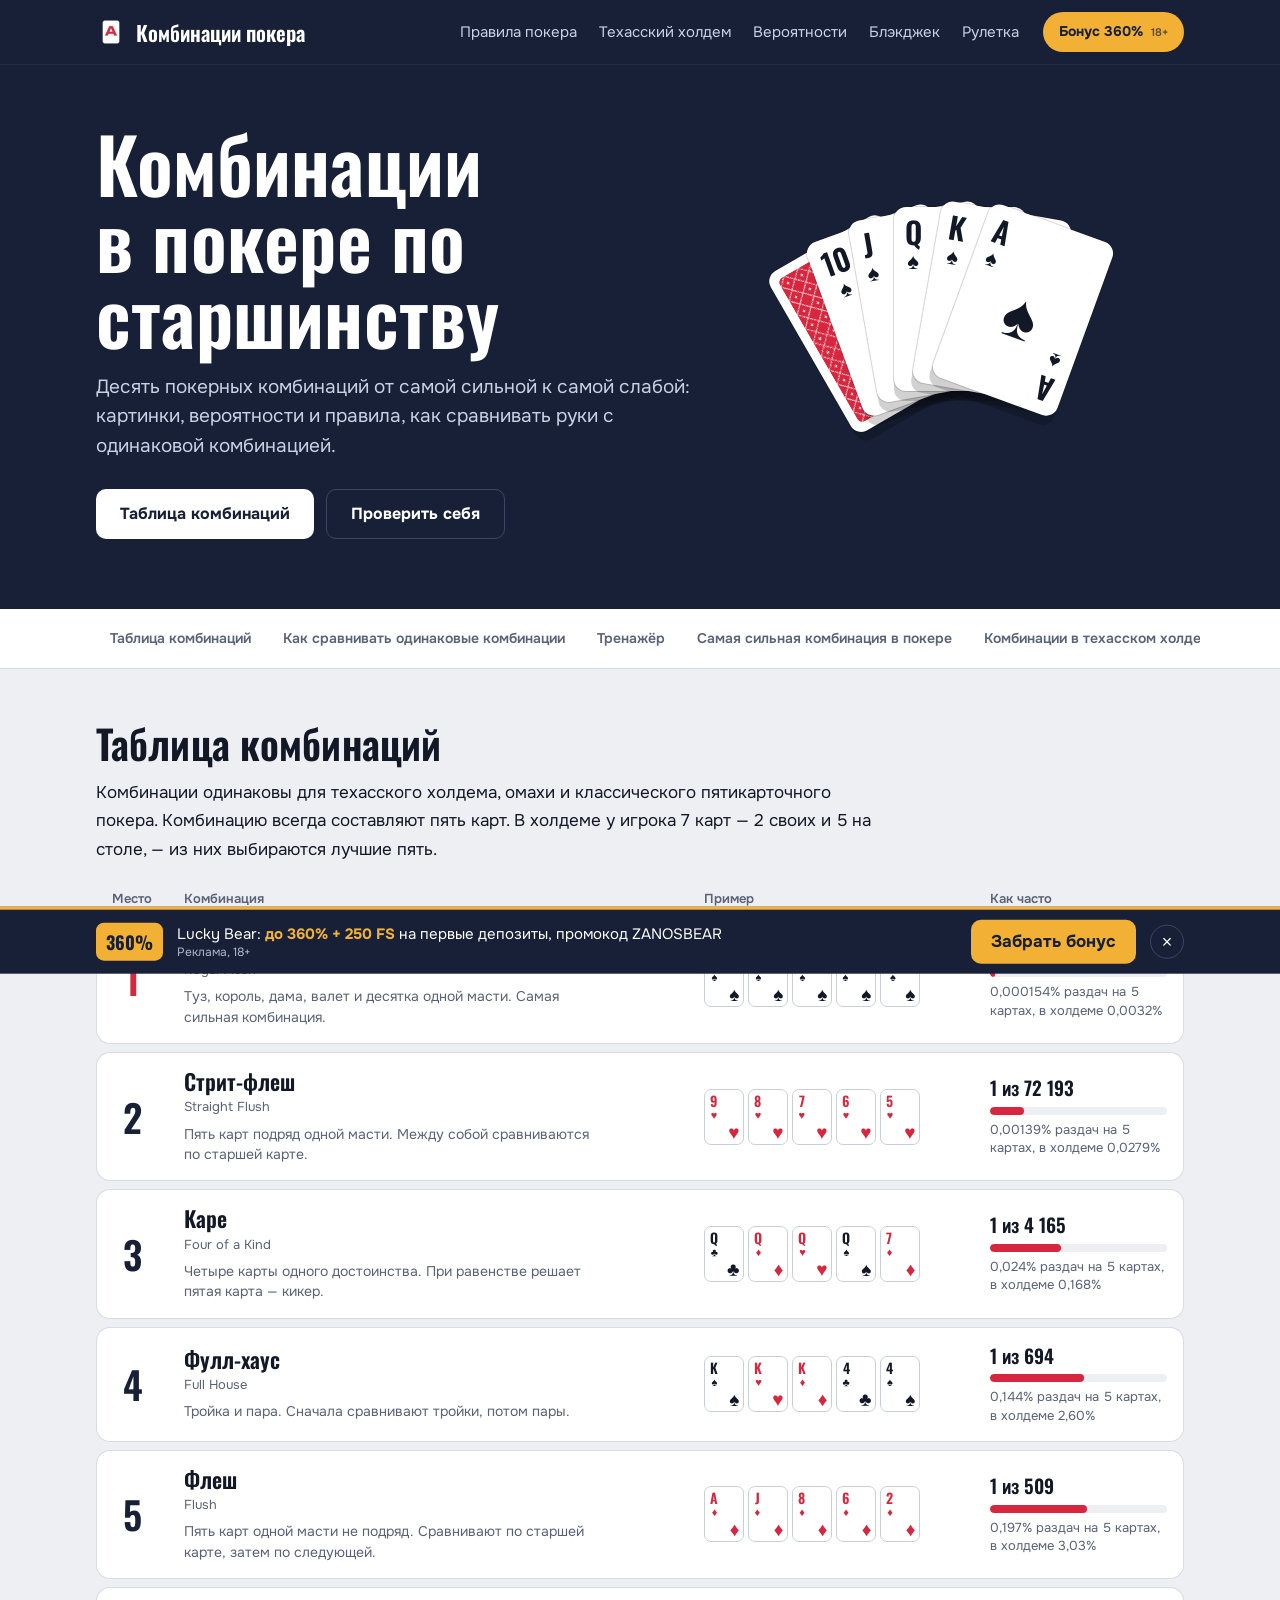
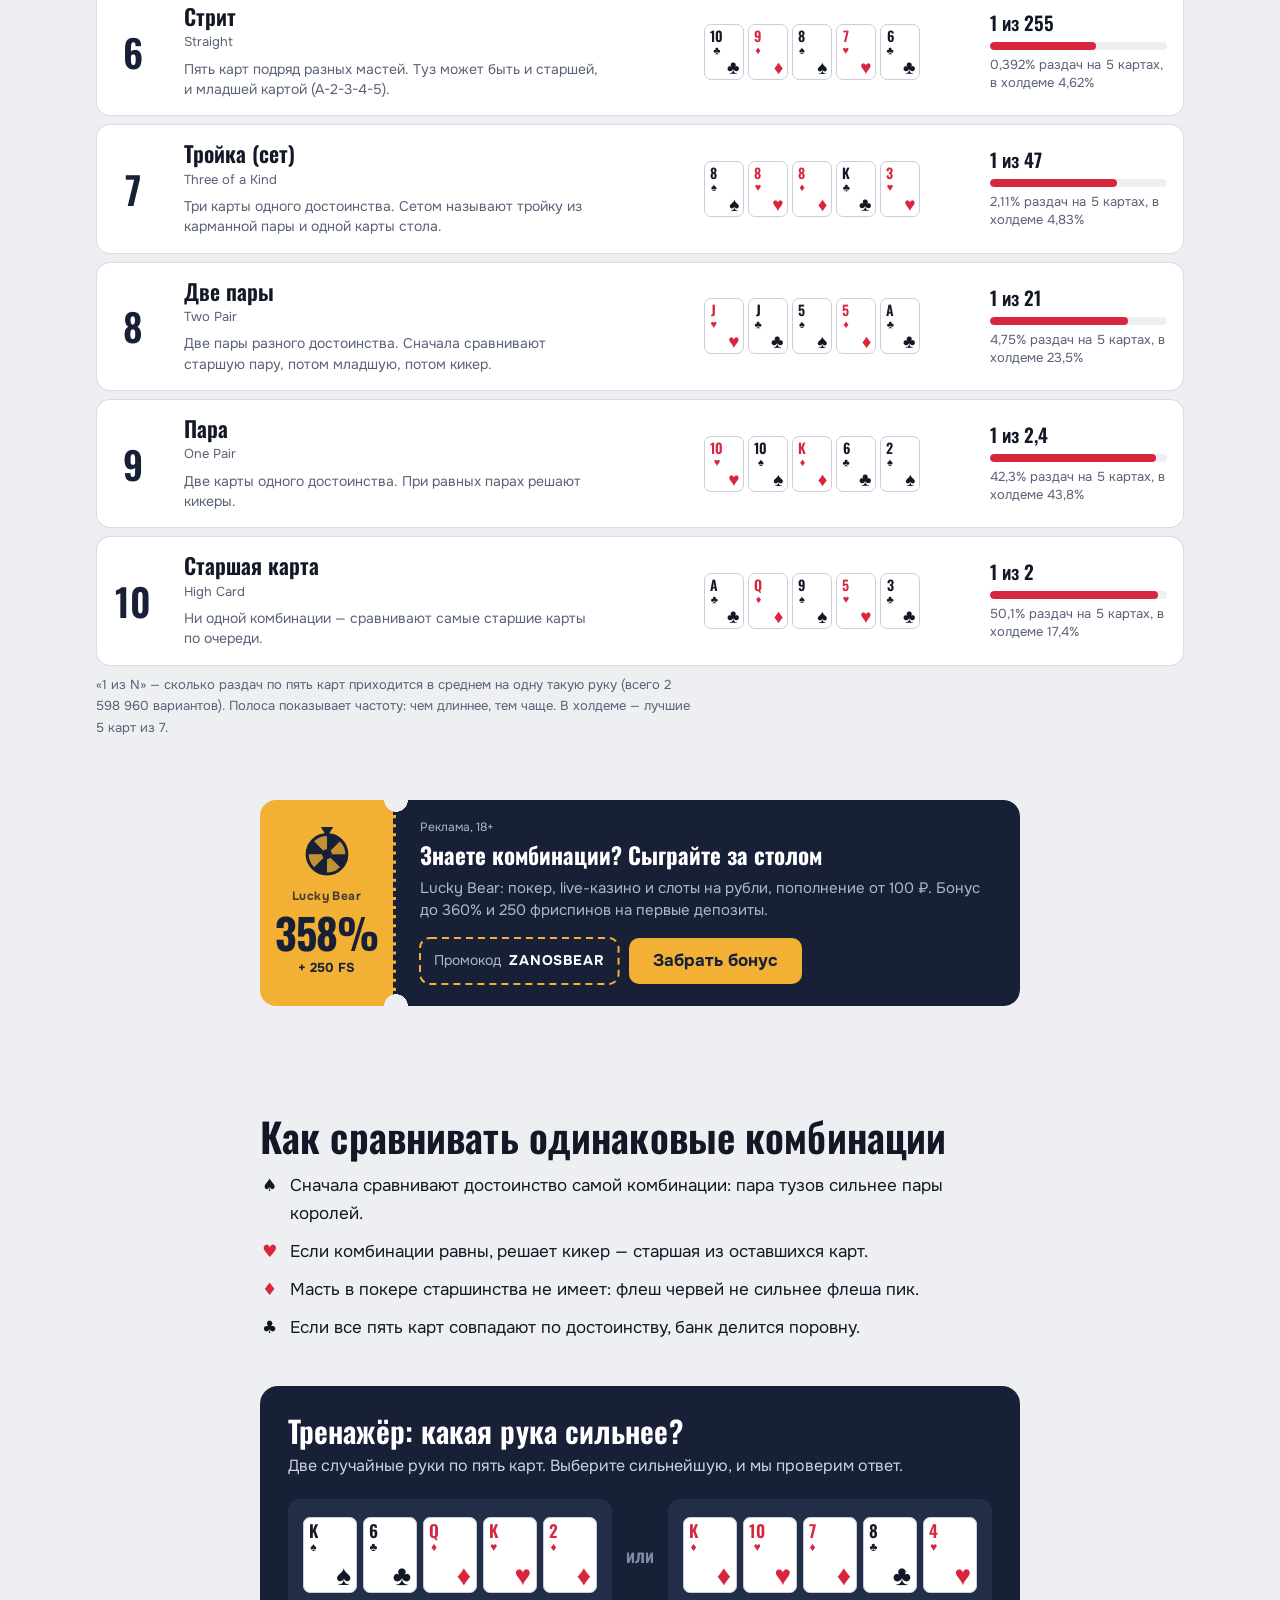
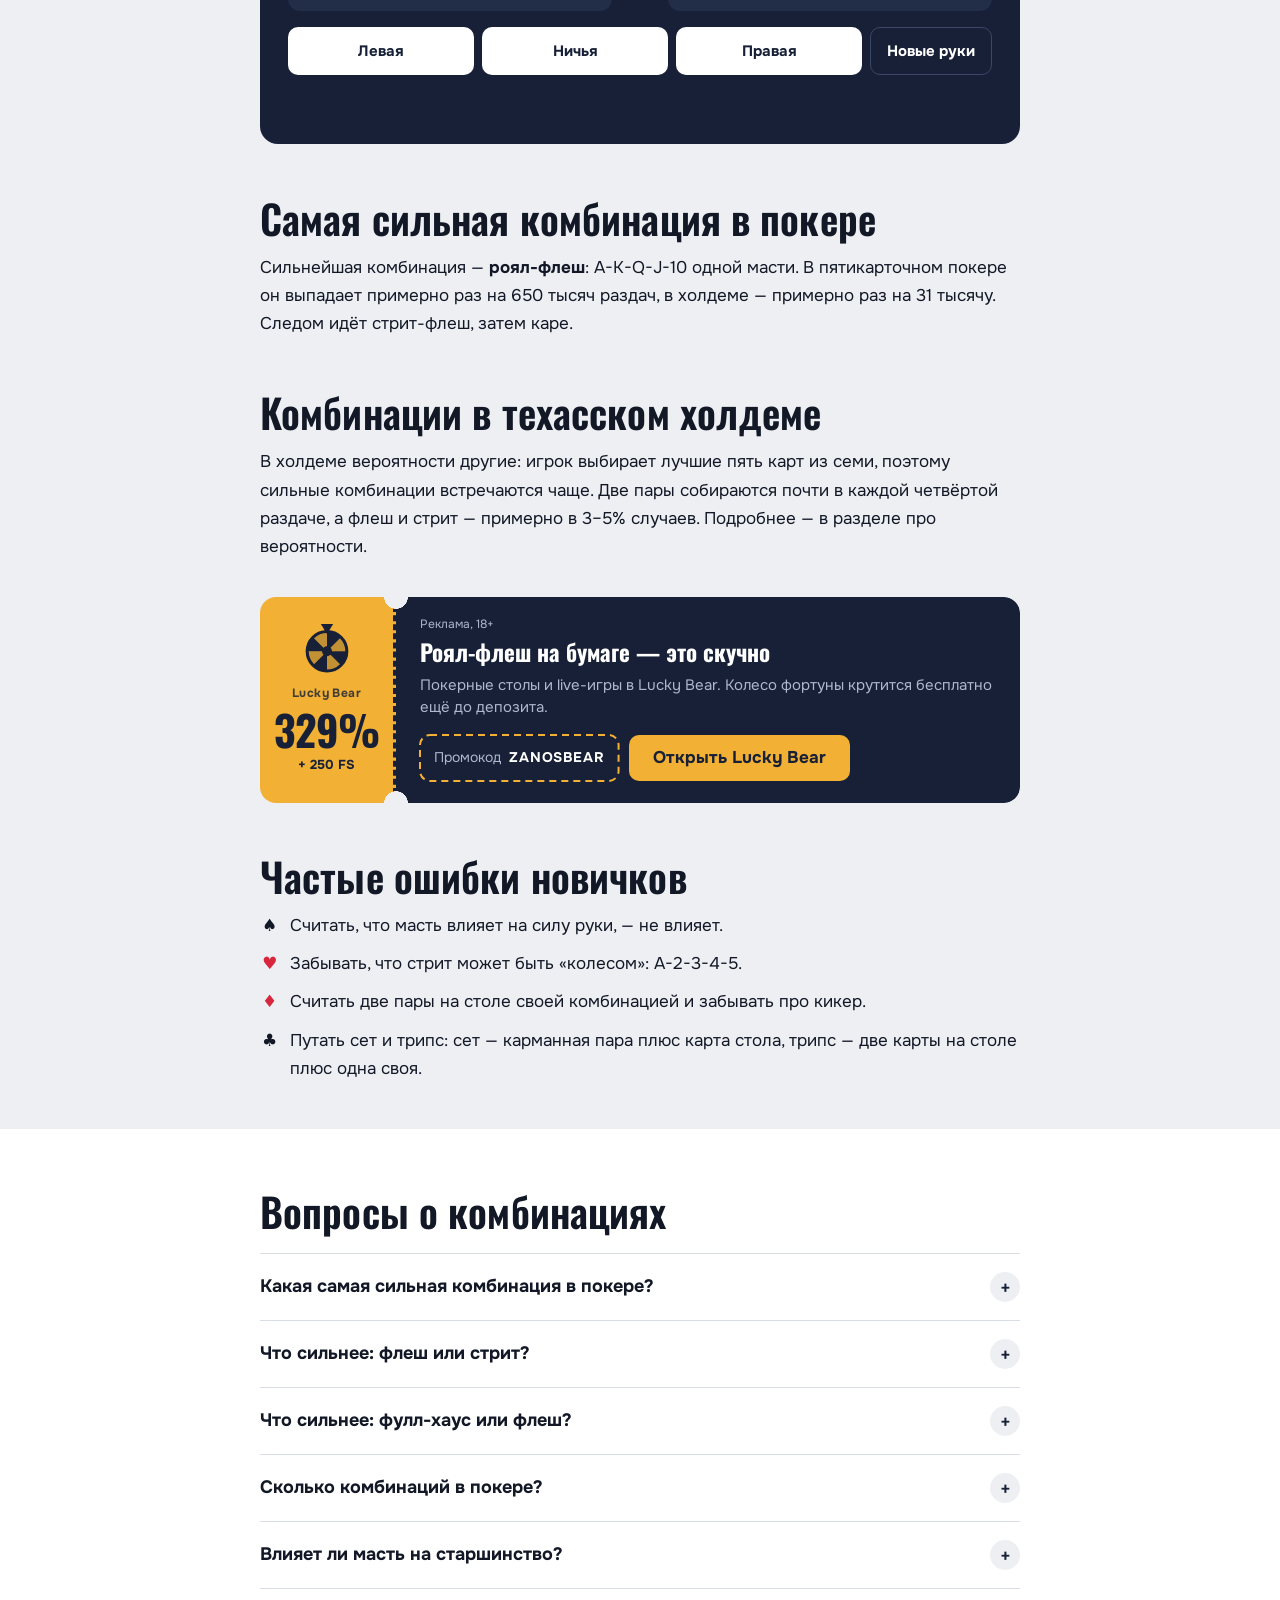
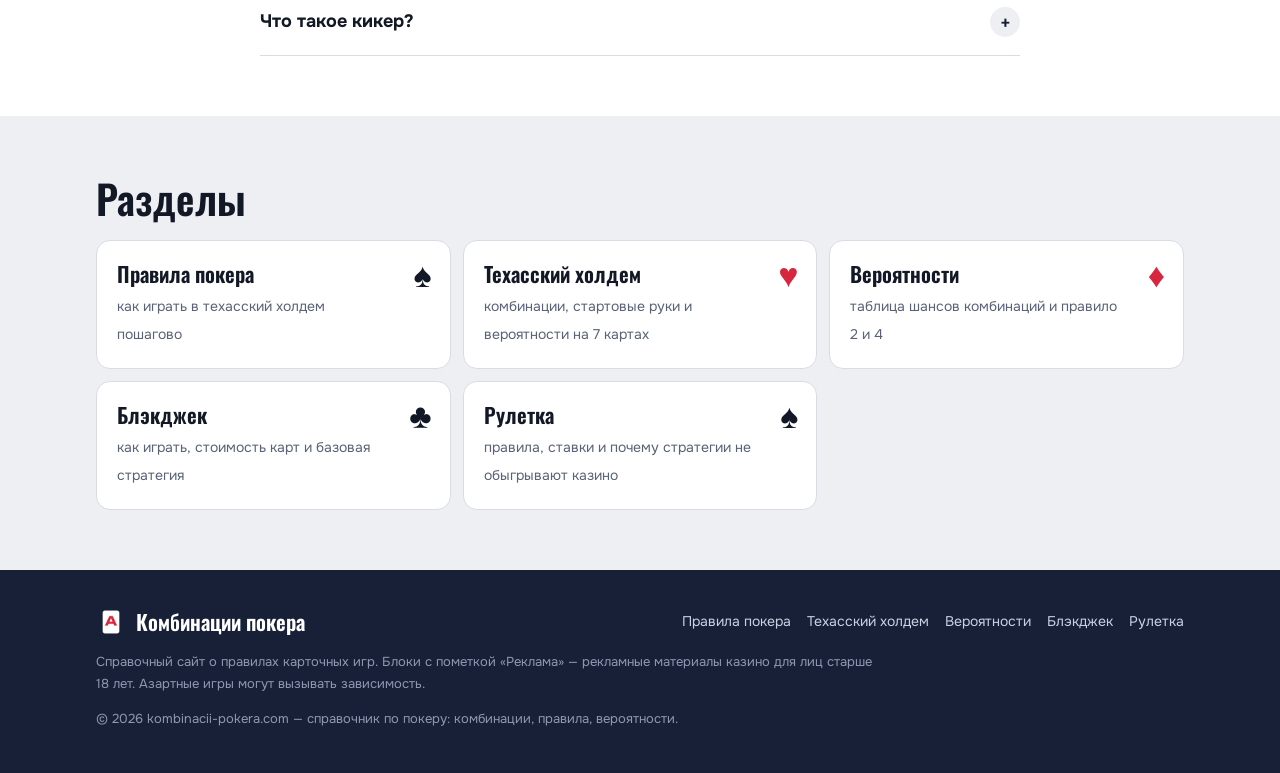
==== commit 4b6f441f: "Купон рекламы плавно ходит вверх-вниз, при наведении останавливается Co-Authored-By: Claude Opus 5.5" ====
--- a/index.html
+++ b/index.html
@@ -21,7 +21,7 @@
 <link rel="preconnect" href="https://fonts.googleapis.com" />
 <link rel="preconnect" href="https://fonts.gstatic.com" crossorigin />
 <link rel="stylesheet" href="https://fonts.googleapis.com/css2?family=Oswald:wght@500;600&family=Onest:wght@400;600;700&display=swap" />
-<link rel="stylesheet" href="/assets/site.css?v=4" />
+<link rel="stylesheet" href="/assets/site.css?v=5" />
 <script type="application/ld+json">{"@context": "https://schema.org", "@graph": [{"@type": "Organization", "@id": "https://kombinacii-pokera.com/#org", "name": "Комбинации покера", "alternateName": ["Комбинации в покере", "Покер по старшинству"], "url": "https://kombinacii-pokera.com/", "logo": {"@type": "ImageObject", "url": "https://kombinacii-pokera.com/assets/icon-180.png"}}, {"@type": "WebSite", "@id": "https://kombinacii-pokera.com/#website", "url": "https://kombinacii-pokera.com/", "name": "Комбинации покера", "inLanguage": "ru-RU", "publisher": {"@id": "https://kombinacii-pokera.com/#org"}}, {"@type": "FAQPage", "@id": "https://kombinacii-pokera.com/#faq", "mainEntity": [{"@type": "Question", "name": "Какая самая сильная комбинация в покере?", "acceptedAnswer": {"@type": "Answer", "text": "Роял-флеш: туз, король, дама, валет и десятка одной масти."}}, {"@type": "Question", "name": "Что сильнее: флеш или стрит?", "acceptedAnswer": {"@type": "Answer", "text": "Флеш. Он выпадает реже стрита, поэтому стоит выше."}}, {"@type": "Question", "name": "Что сильнее: фулл-хаус или флеш?", "acceptedAnswer": {"@type": "Answer", "text": "Фулл-хаус."}}, {"@type": "Question", "name": "Сколько комбинаций в покере?", "acceptedAnswer": {"@type": "Answer", "text": "Десять: роял-флеш, стрит-флеш, каре, фулл-хаус, флеш, стрит, тройка, две пары, пара и старшая карта."}}, {"@type": "Question", "name": "Влияет ли масть на старшинство?", "acceptedAnswer": {"@type": "Answer", "text": "Нет. При полностью равных руках банк делится."}}, {"@type": "Question", "name": "Что такое кикер?", "acceptedAnswer": {"@type": "Answer", "text": "Старшая карта вне комбинации. Она решает исход, когда комбинации у игроков одинаковые."}}]}]}</script>
 </head>
 <body class="poker">
--- a/assets/site.css
+++ b/assets/site.css
@@ -130,6 +130,8 @@
 .lbc{--cut:136px;display:grid;grid-template-columns:var(--cut) 1fr;margin:36px 0;border-radius:16px;background:var(--lb-body);color:var(--lb-ink);
  -webkit-mask:radial-gradient(circle 12px at var(--cut) 0,#0000 97%,#000) top/100% 51% no-repeat,radial-gradient(circle 12px at var(--cut) 100%,#0000 97%,#000) bottom/100% 51% no-repeat;
  mask:radial-gradient(circle 12px at var(--cut) 0,#0000 97%,#000) top/100% 51% no-repeat,radial-gradient(circle 12px at var(--cut) 100%,#0000 97%,#000) bottom/100% 51% no-repeat}
+.lbc{animation:lbfloat 2.6s ease-in-out infinite;will-change:transform}.lbc:hover,.lbc:focus-within{animation-play-state:paused}
+@keyframes lbfloat{0%,100%{transform:translateY(0)}50%{transform:translateY(-10px)}}
 .lbc__stub{display:flex;flex-direction:column;align-items:center;justify-content:center;gap:4px;padding:20px 10px;background:var(--lb-stub);color:var(--lb-stub-ink);border-right:3px dashed var(--lb-body);text-align:center}
 .lbc__brand{font-size:12px;font-weight:700;letter-spacing:.04em;opacity:.8;margin-bottom:2px;white-space:nowrap}
 .lbc__pct{font:700 42px/0.95 var(--lb-display);letter-spacing:-.02em}
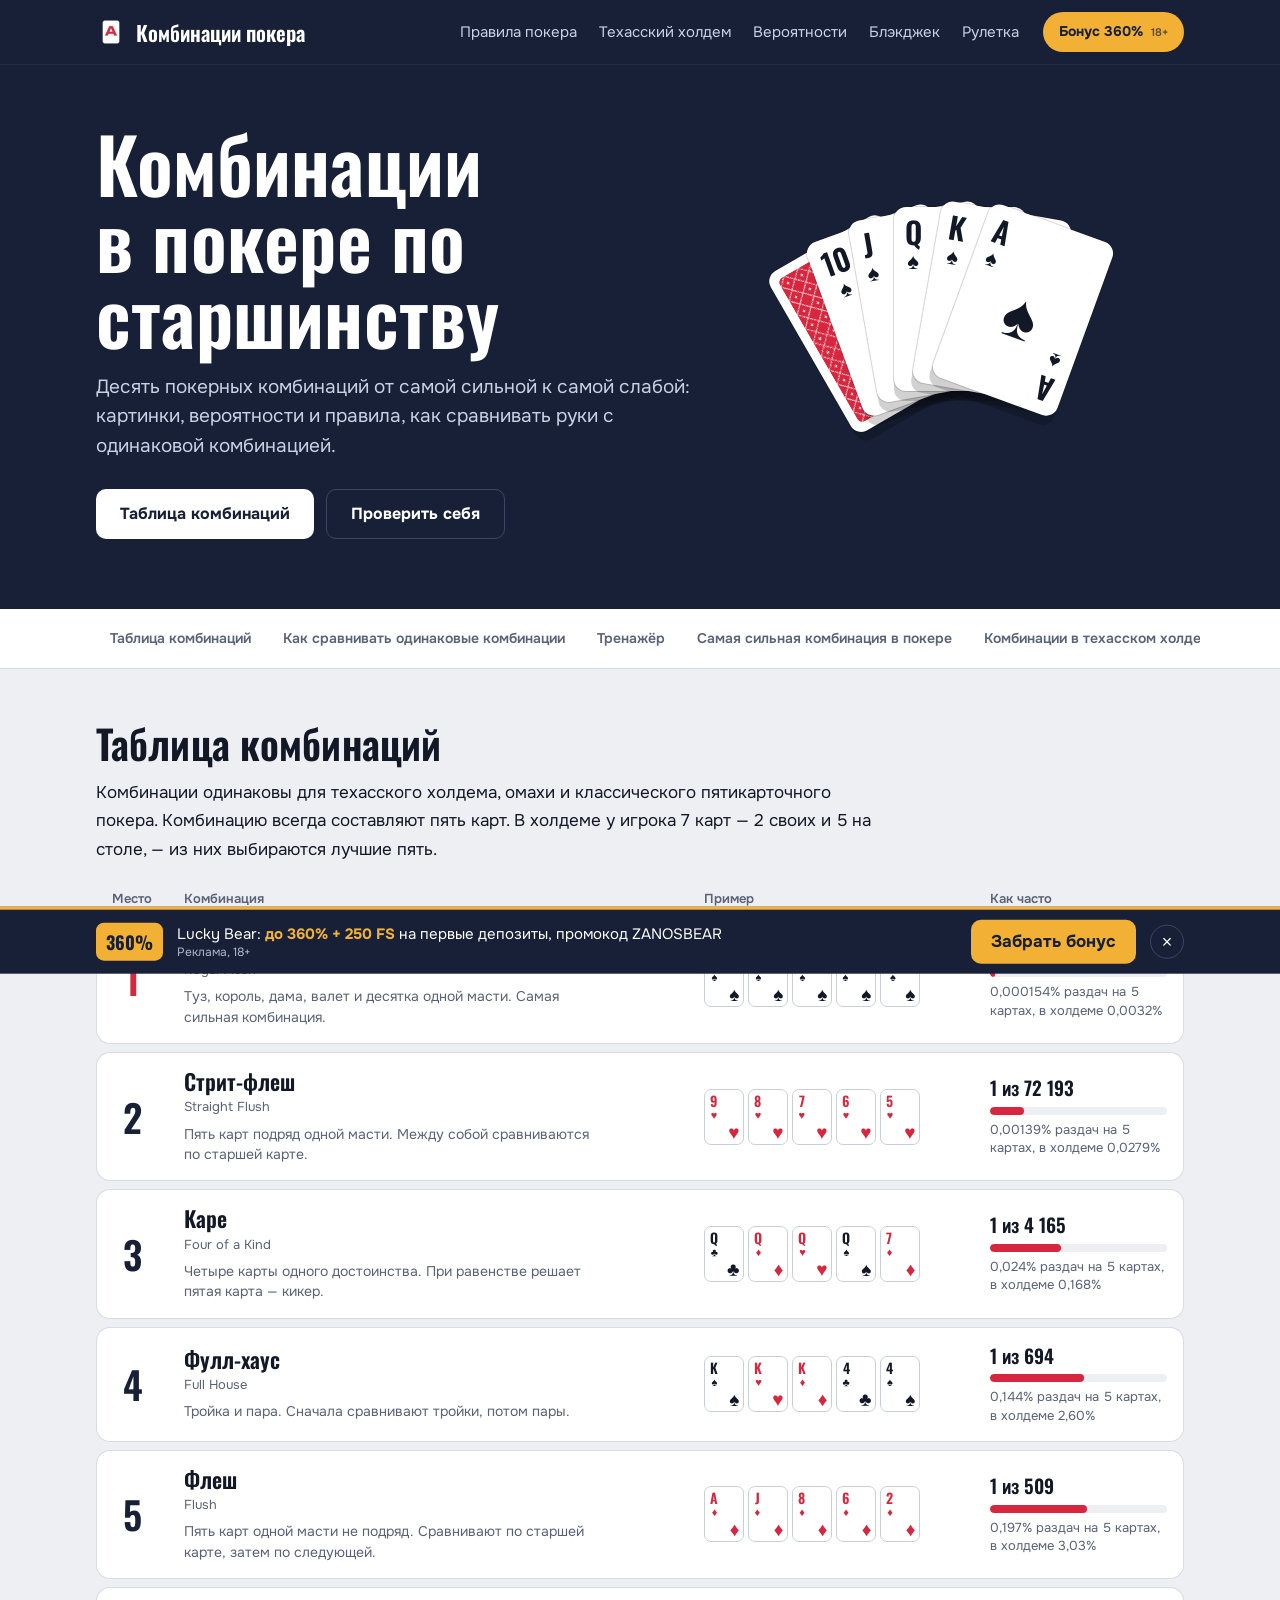
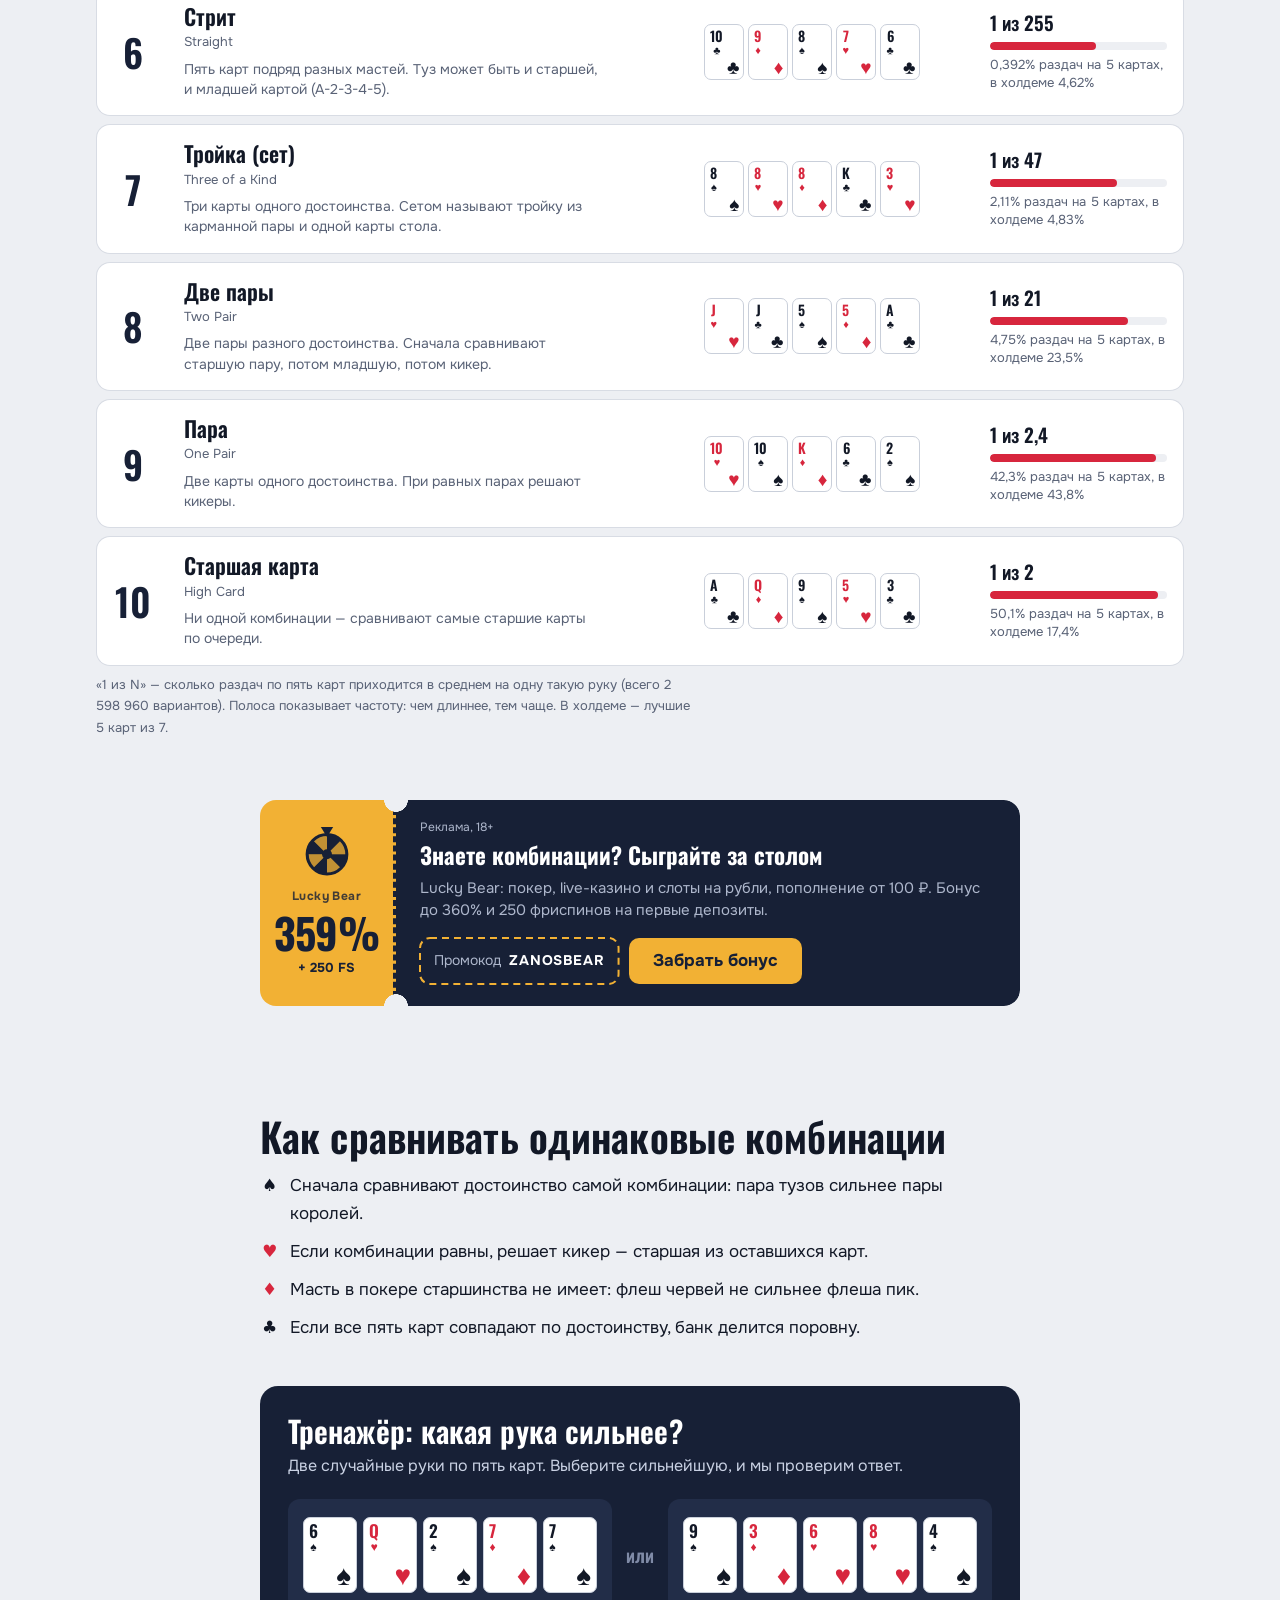
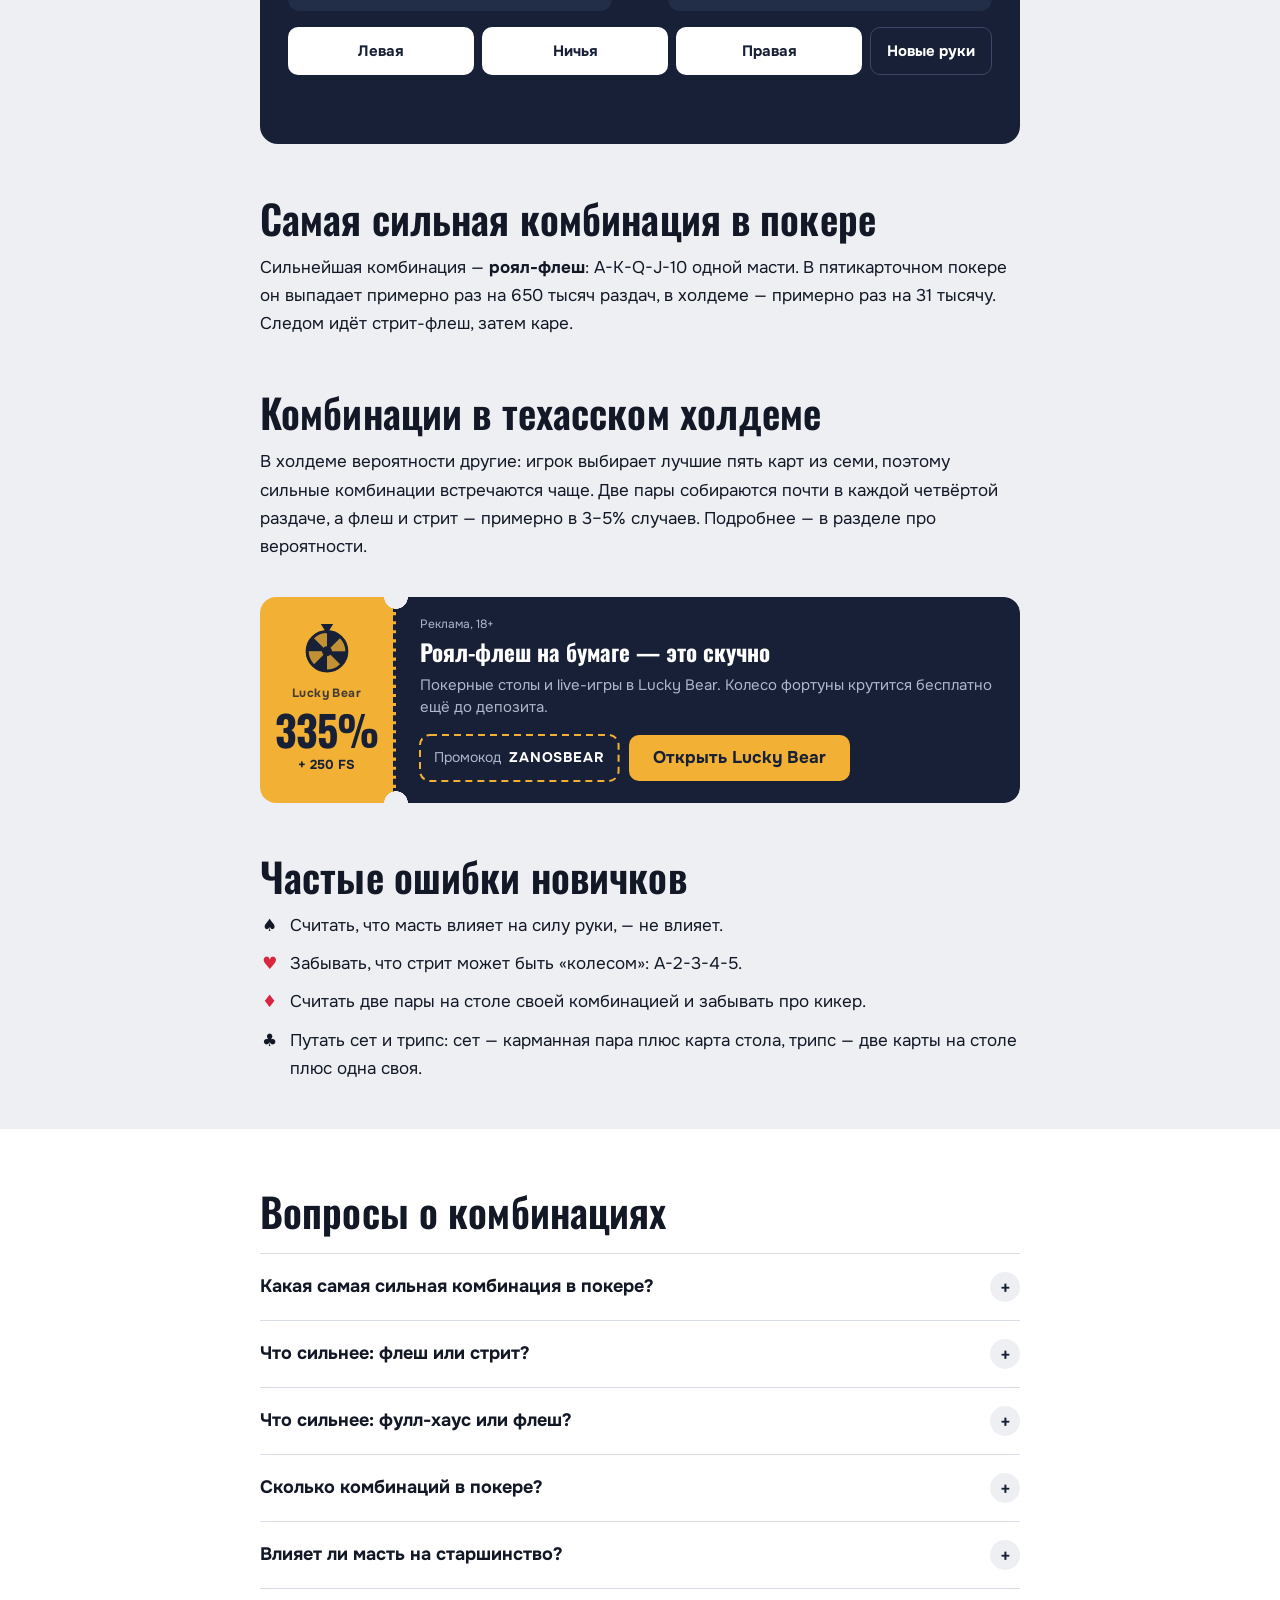
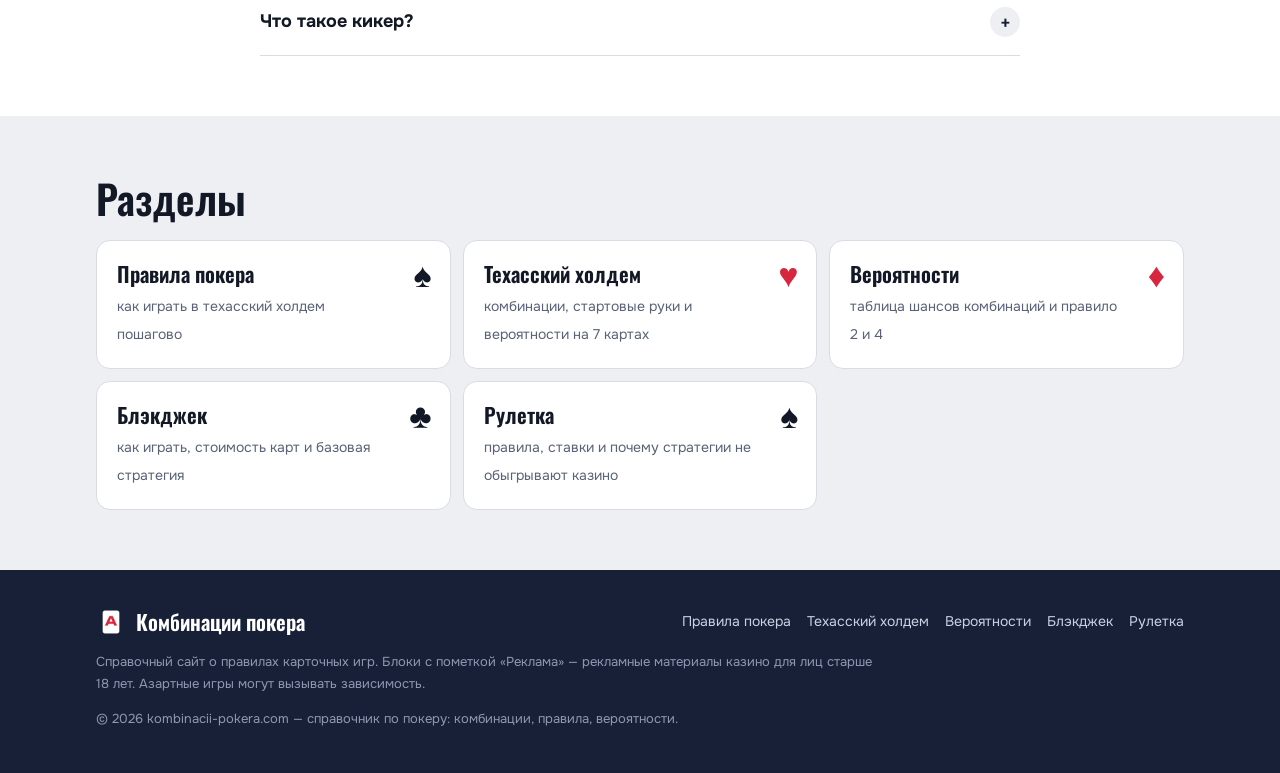
==== commit f6d49676: "Подтверждение Вебмастера и ключ IndexNow Co-Authored-By: Claude Opus 5.5 <noreply@anthropic.com>" ====
--- a/index.html
+++ b/index.html
@@ -8,6 +8,7 @@
 <meta name="keywords" content="комбинации в покере, комбинации в покере по старшинству, комбинации покера, сильнейшая комбинация в покере, комбинации в покере техасский холдем, комбинации карт в покере" />
 <meta name="robots" content="index, follow, max-image-preview:large" />
 <meta name="theme-color" content="#172036" />
+<meta name="yandex-verification" content="bfbb67720492504c" />
 <link rel="canonical" href="https://kombinacii-pokera.com/" />
 <meta property="og:type" content="website" />
 <meta property="og:site_name" content="Комбинации покера" />
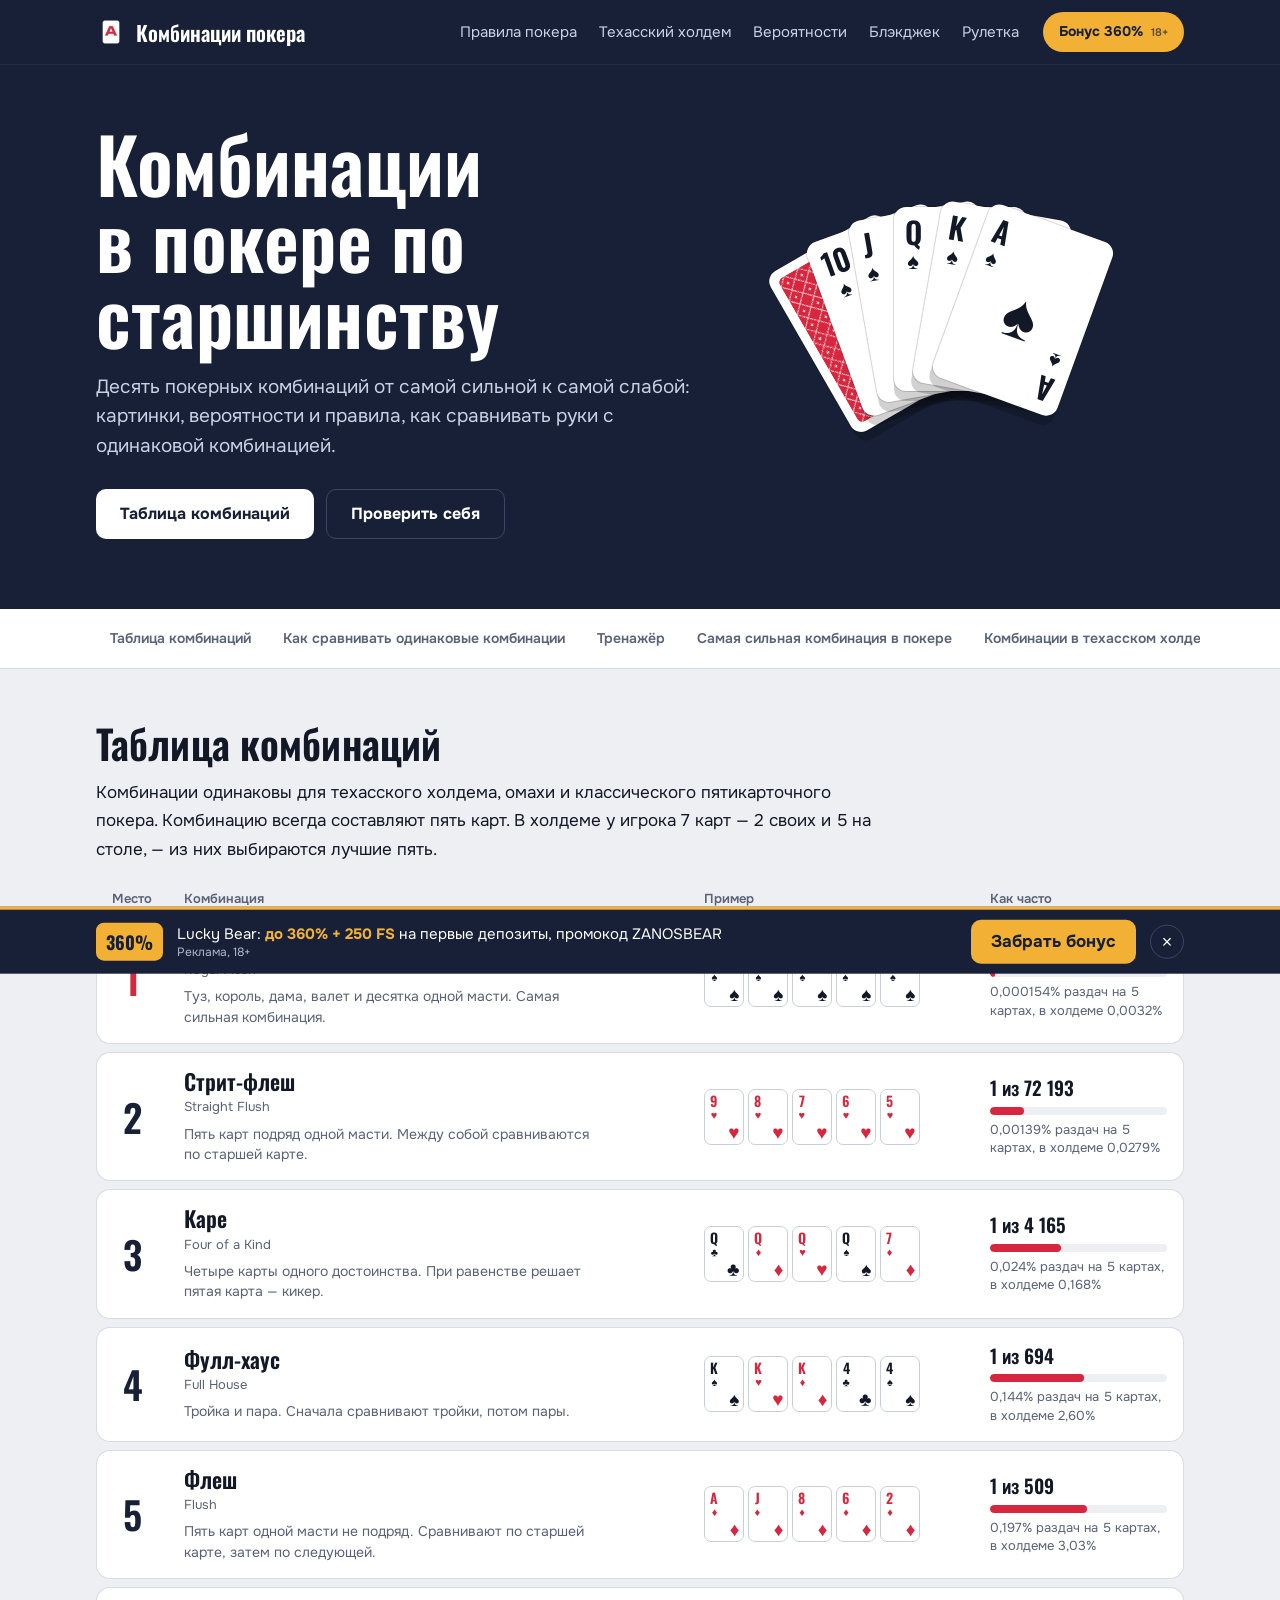
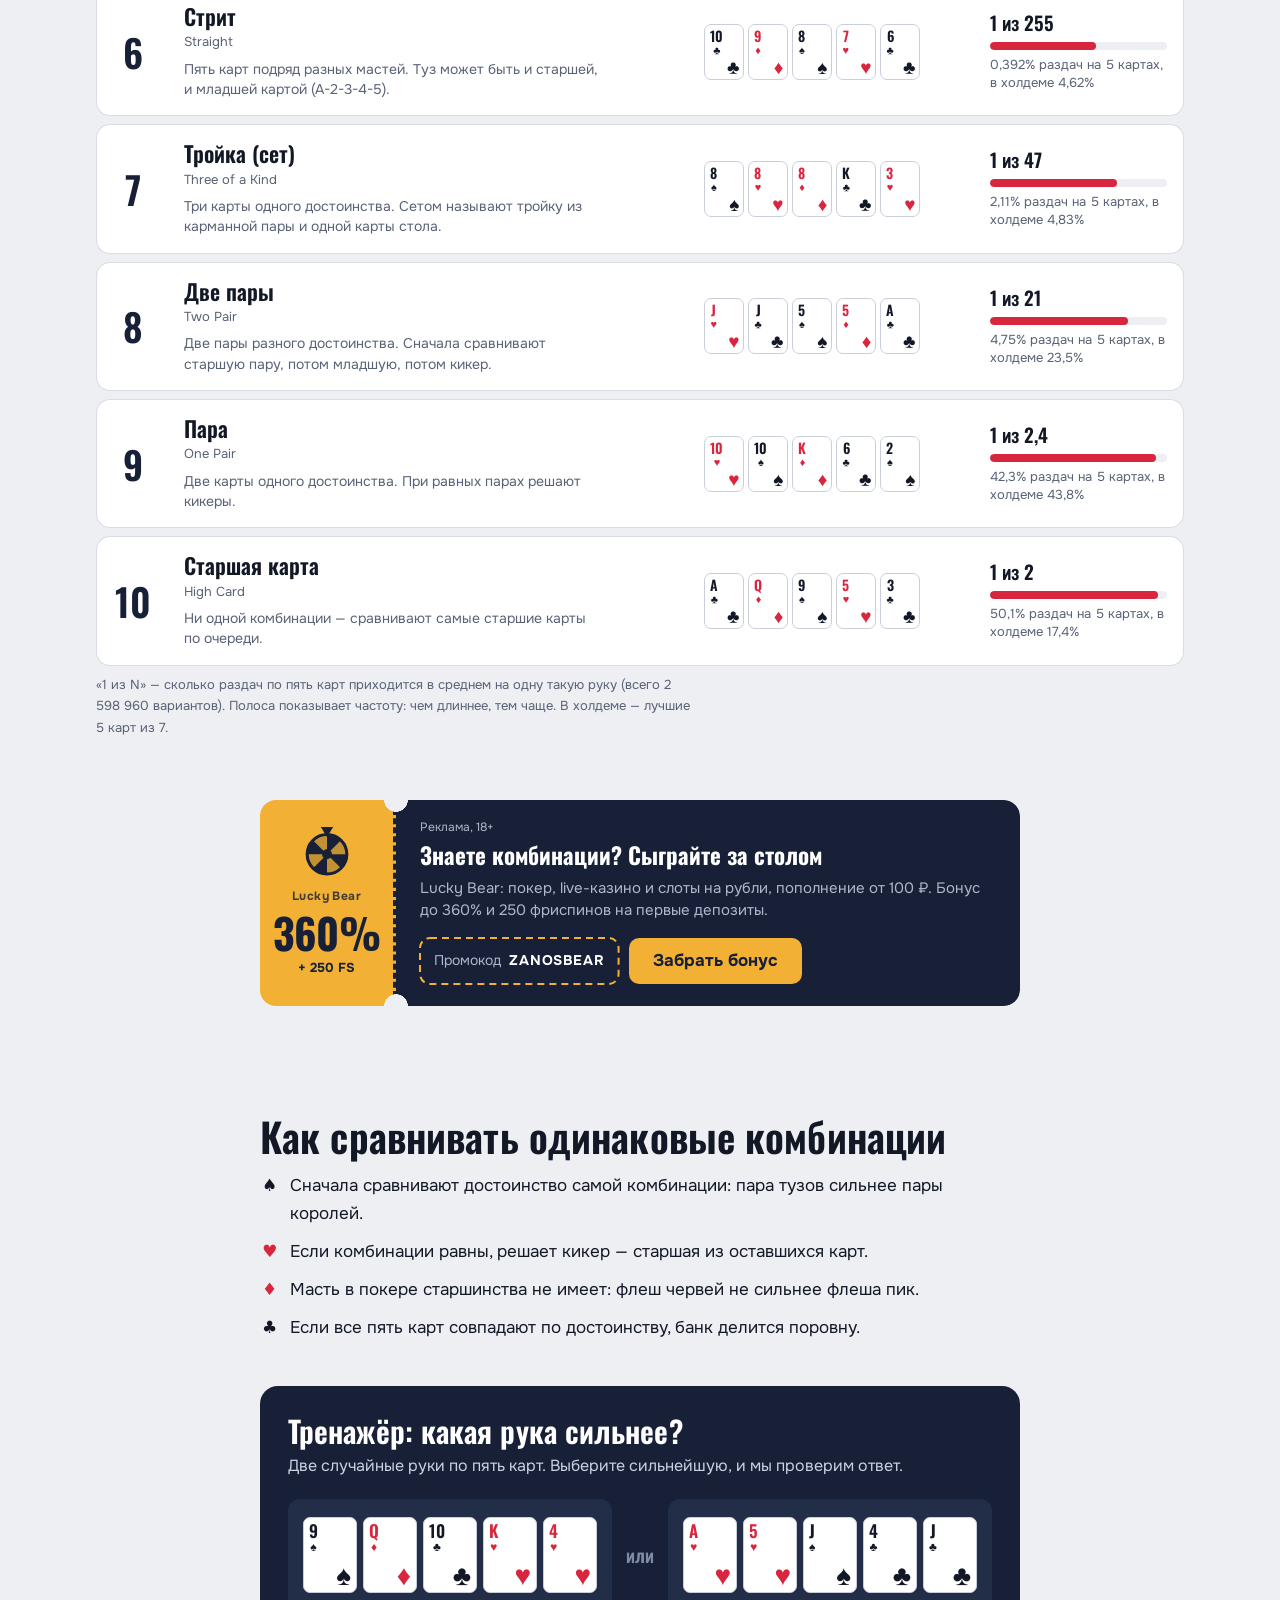
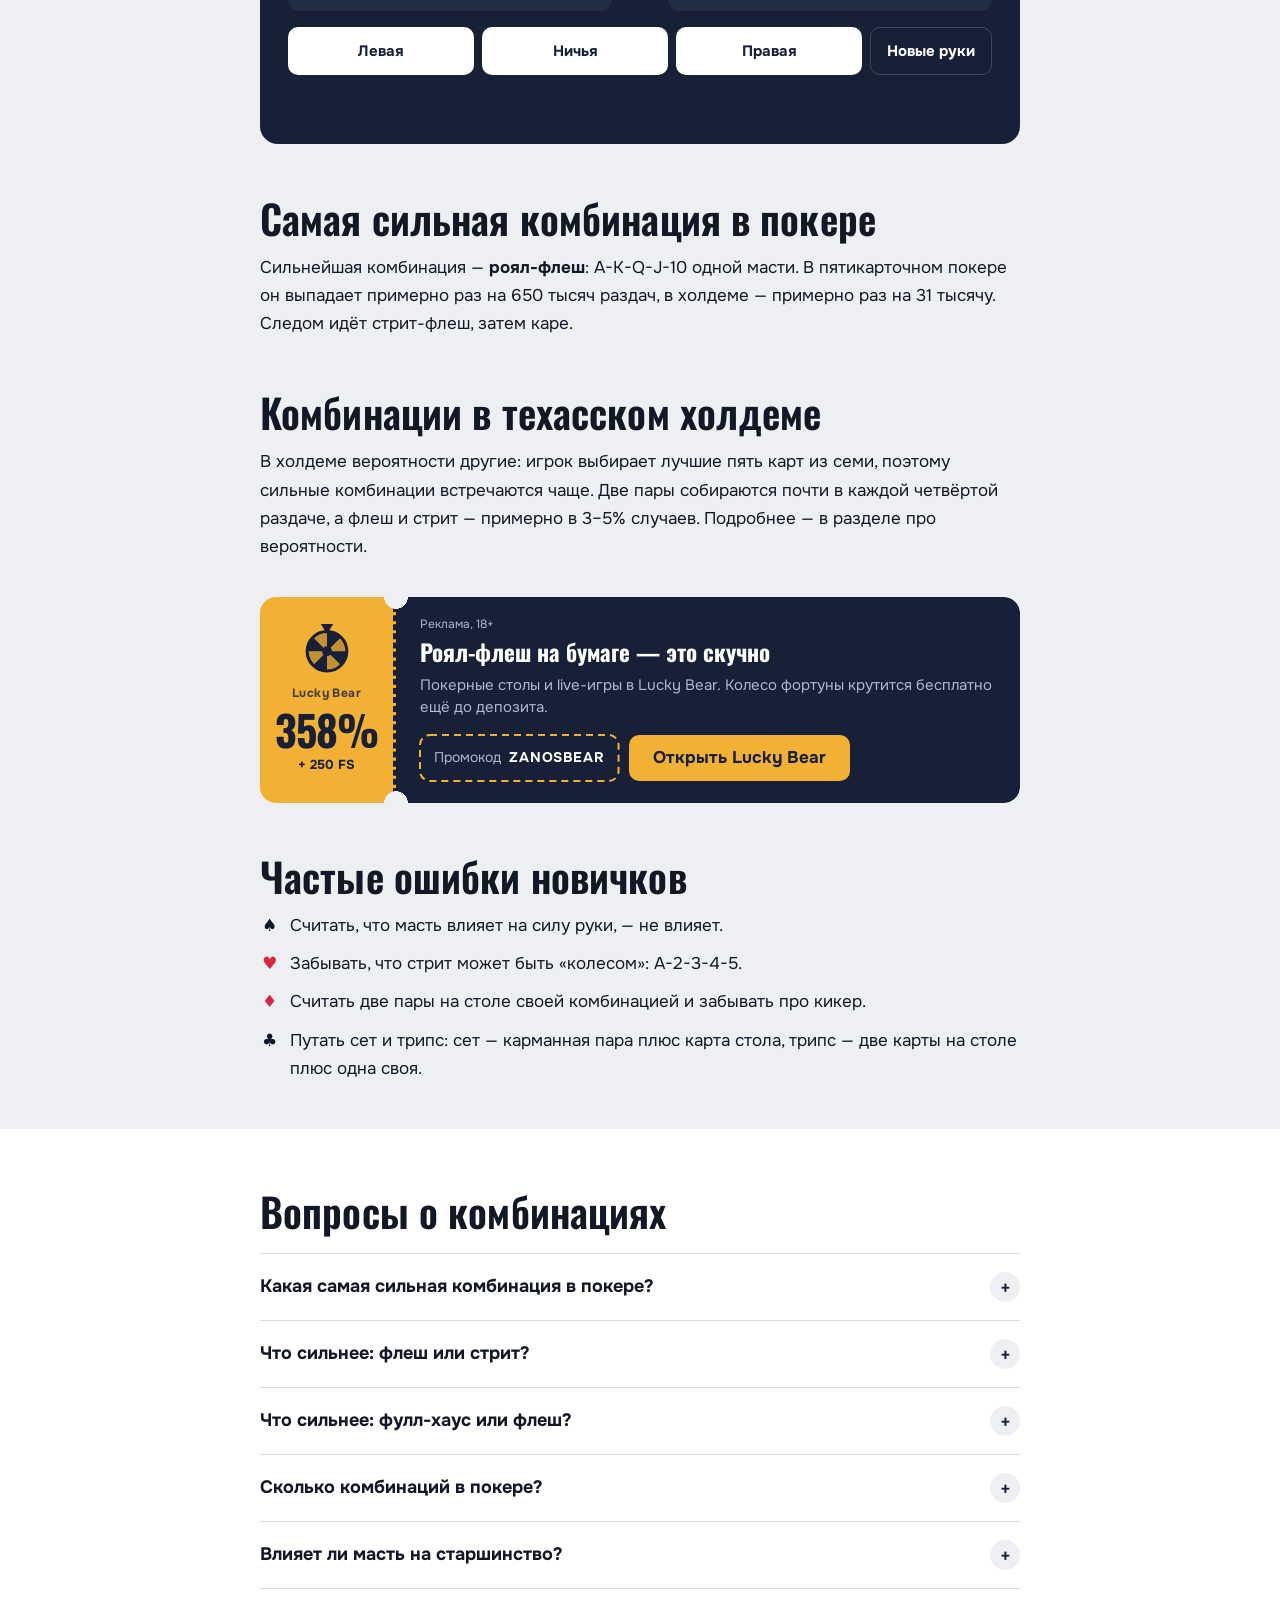
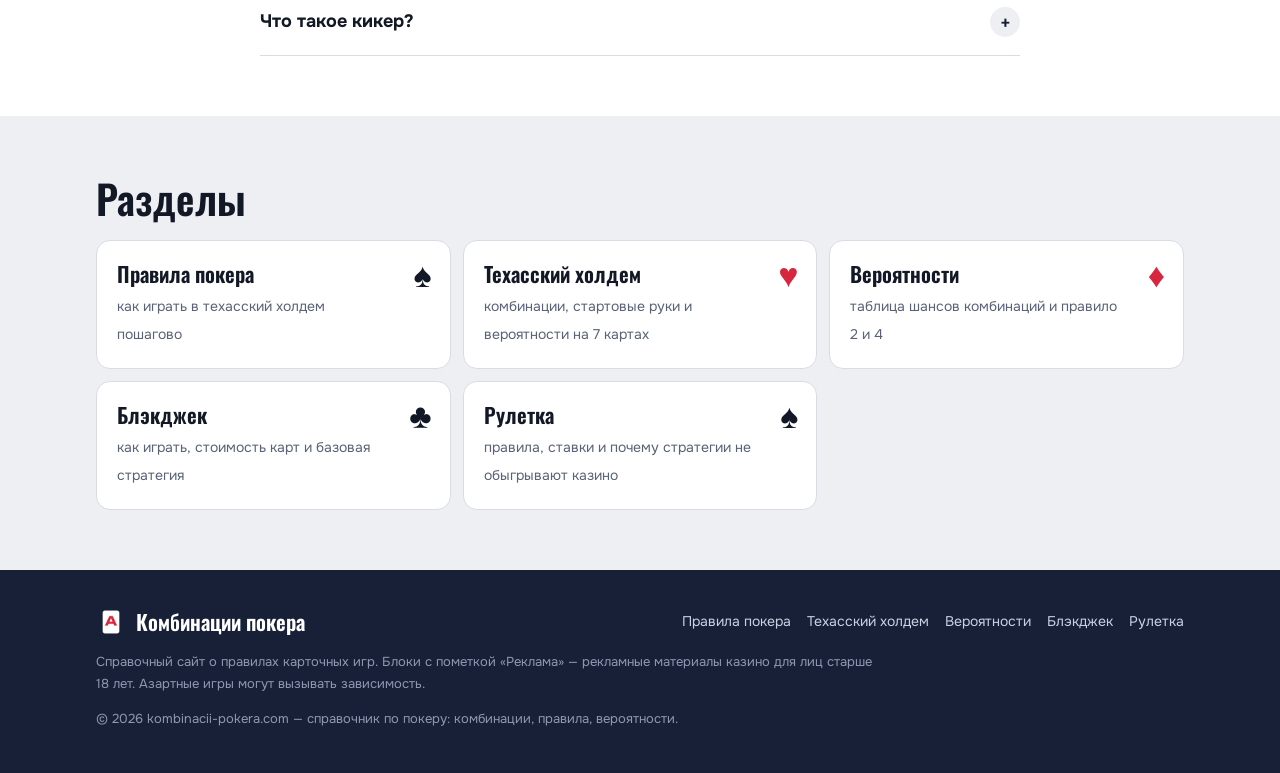
==== commit 9be358f2: "Счётчик Метрики Co-Authored-By: Claude Opus 5.5 <noreply@anthropic.com>" ====
--- a/index.html
+++ b/index.html
@@ -24,6 +24,7 @@
 <link rel="stylesheet" href="https://fonts.googleapis.com/css2?family=Oswald:wght@500;600&family=Onest:wght@400;600;700&display=swap" />
 <link rel="stylesheet" href="/assets/site.css?v=5" />
 <script type="application/ld+json">{"@context": "https://schema.org", "@graph": [{"@type": "Organization", "@id": "https://kombinacii-pokera.com/#org", "name": "Комбинации покера", "alternateName": ["Комбинации в покере", "Покер по старшинству"], "url": "https://kombinacii-pokera.com/", "logo": {"@type": "ImageObject", "url": "https://kombinacii-pokera.com/assets/icon-180.png"}}, {"@type": "WebSite", "@id": "https://kombinacii-pokera.com/#website", "url": "https://kombinacii-pokera.com/", "name": "Комбинации покера", "inLanguage": "ru-RU", "publisher": {"@id": "https://kombinacii-pokera.com/#org"}}, {"@type": "FAQPage", "@id": "https://kombinacii-pokera.com/#faq", "mainEntity": [{"@type": "Question", "name": "Какая самая сильная комбинация в покере?", "acceptedAnswer": {"@type": "Answer", "text": "Роял-флеш: туз, король, дама, валет и десятка одной масти."}}, {"@type": "Question", "name": "Что сильнее: флеш или стрит?", "acceptedAnswer": {"@type": "Answer", "text": "Флеш. Он выпадает реже стрита, поэтому стоит выше."}}, {"@type": "Question", "name": "Что сильнее: фулл-хаус или флеш?", "acceptedAnswer": {"@type": "Answer", "text": "Фулл-хаус."}}, {"@type": "Question", "name": "Сколько комбинаций в покере?", "acceptedAnswer": {"@type": "Answer", "text": "Десять: роял-флеш, стрит-флеш, каре, фулл-хаус, флеш, стрит, тройка, две пары, пара и старшая карта."}}, {"@type": "Question", "name": "Влияет ли масть на старшинство?", "acceptedAnswer": {"@type": "Answer", "text": "Нет. При полностью равных руках банк делится."}}, {"@type": "Question", "name": "Что такое кикер?", "acceptedAnswer": {"@type": "Answer", "text": "Старшая карта вне комбинации. Она решает исход, когда комбинации у игроков одинаковые."}}]}]}</script>
+<!-- Yandex.Metrika counter --><script type="text/javascript">(function(m,e,t,r,i,k,a){m[i]=m[i]||function(){(m[i].a=m[i].a||[]).push(arguments)};m[i].l=1*new Date();for(var j=0;j<document.scripts.length;j++){if(document.scripts[j].src===r){return;}}k=e.createElement(t),a=e.getElementsByTagName(t)[0],k.async=1,k.src=r,a.parentNode.insertBefore(k,a)})(window,document,"script","https://mc.yandex.ru/metrika/tag.js?id=114197072","ym");ym(114197072,"init",{ssr:true,webvisor:false,clickmap:true,ecommerce:"dataLayer",accurateTrackBounce:true,trackLinks:true});</script><noscript><div><img src="https://mc.yandex.ru/watch/114197072" style="position:absolute;left:-9999px;" alt=""></div></noscript><!-- /Yandex.Metrika counter -->
 </head>
 <body class="poker">
 <header class="top"><div class="wrap top__in"><a class="logo" href="/"><img src="/assets/icon-180.png" alt="" width="30" height="30" />Комбинации покера</a><nav class="nav" aria-label="Меню"><a href="/pravila/">Правила покера</a><a href="/holdem/">Техасский холдем</a><a href="/veroyatnosti/">Вероятности</a><a href="/blackjack/">Блэкджек</a><a href="/ruletka/">Рулетка</a></nav><a class="hcta" href="https://joyspin757.xyz/36ieun" target="_blank" rel="nofollow sponsored noopener">Бонус 360%<span class="hcta__a">18+</span></a></div></header>
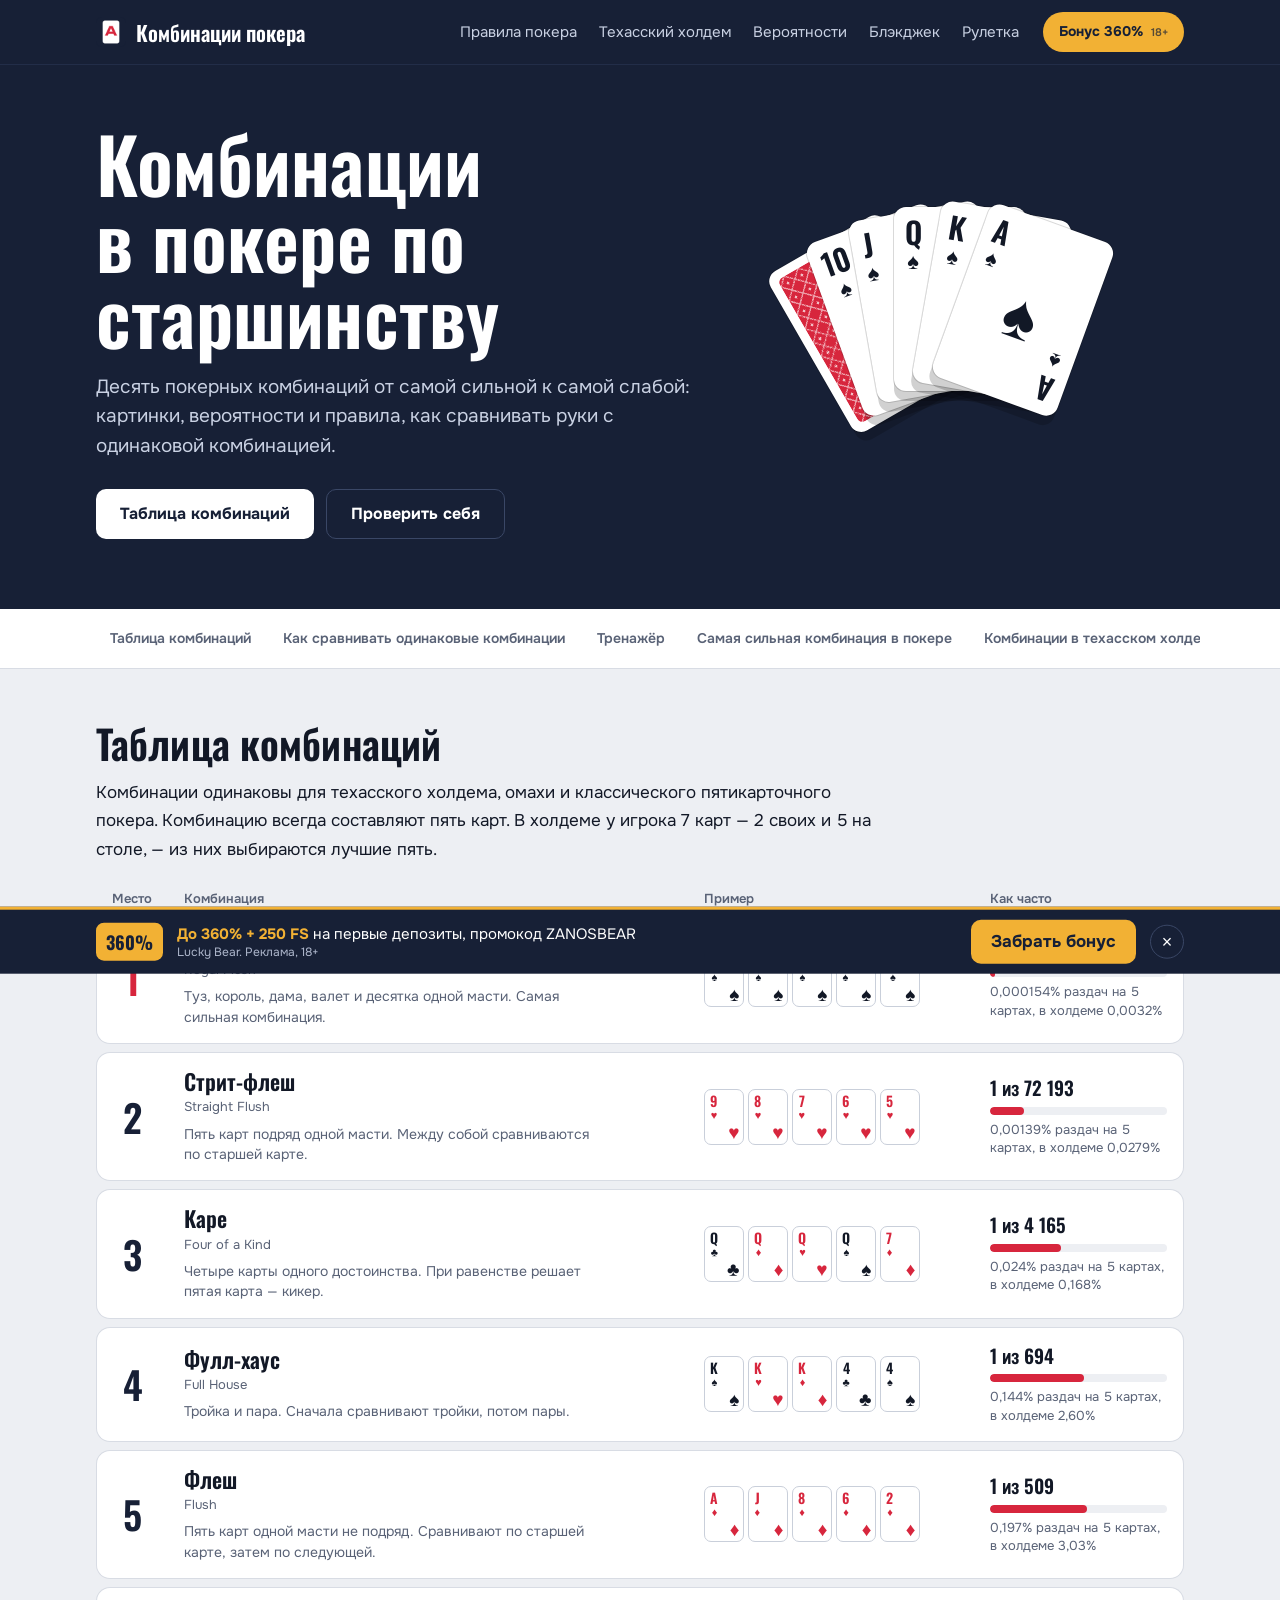
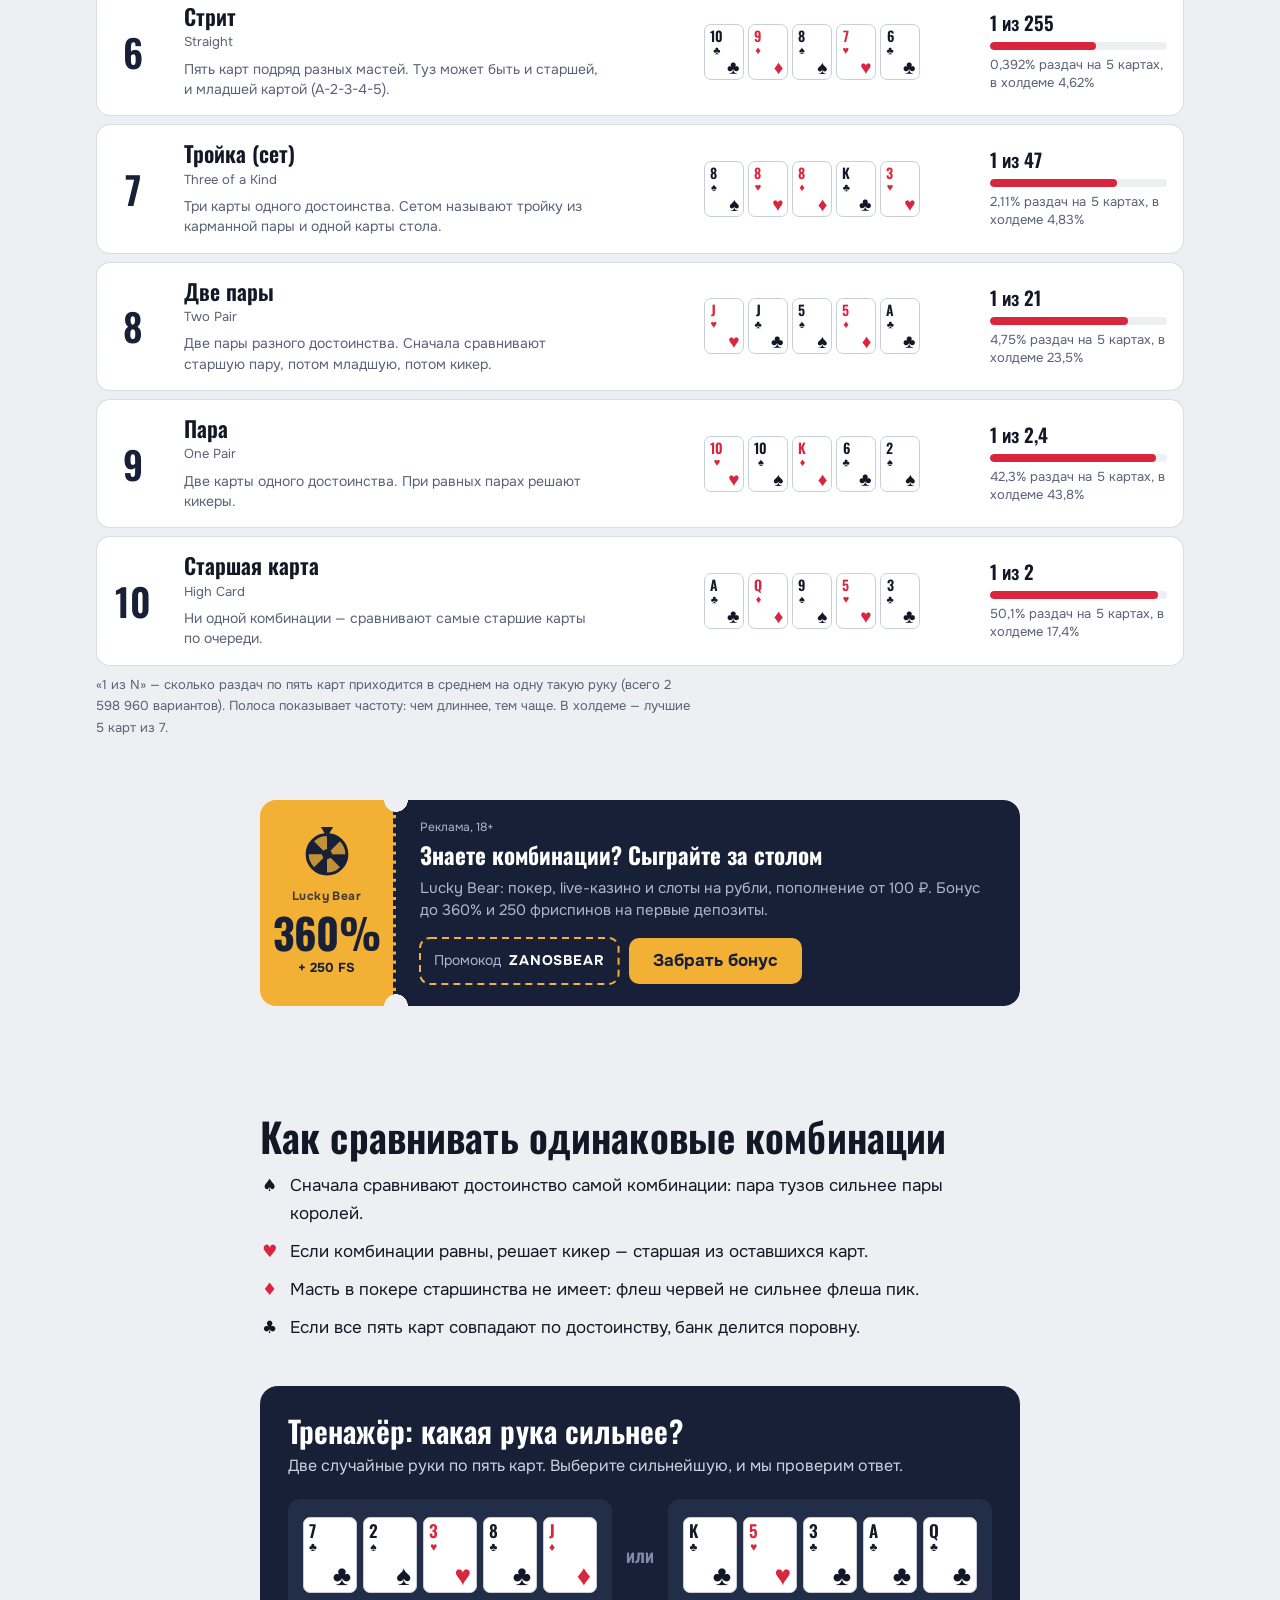
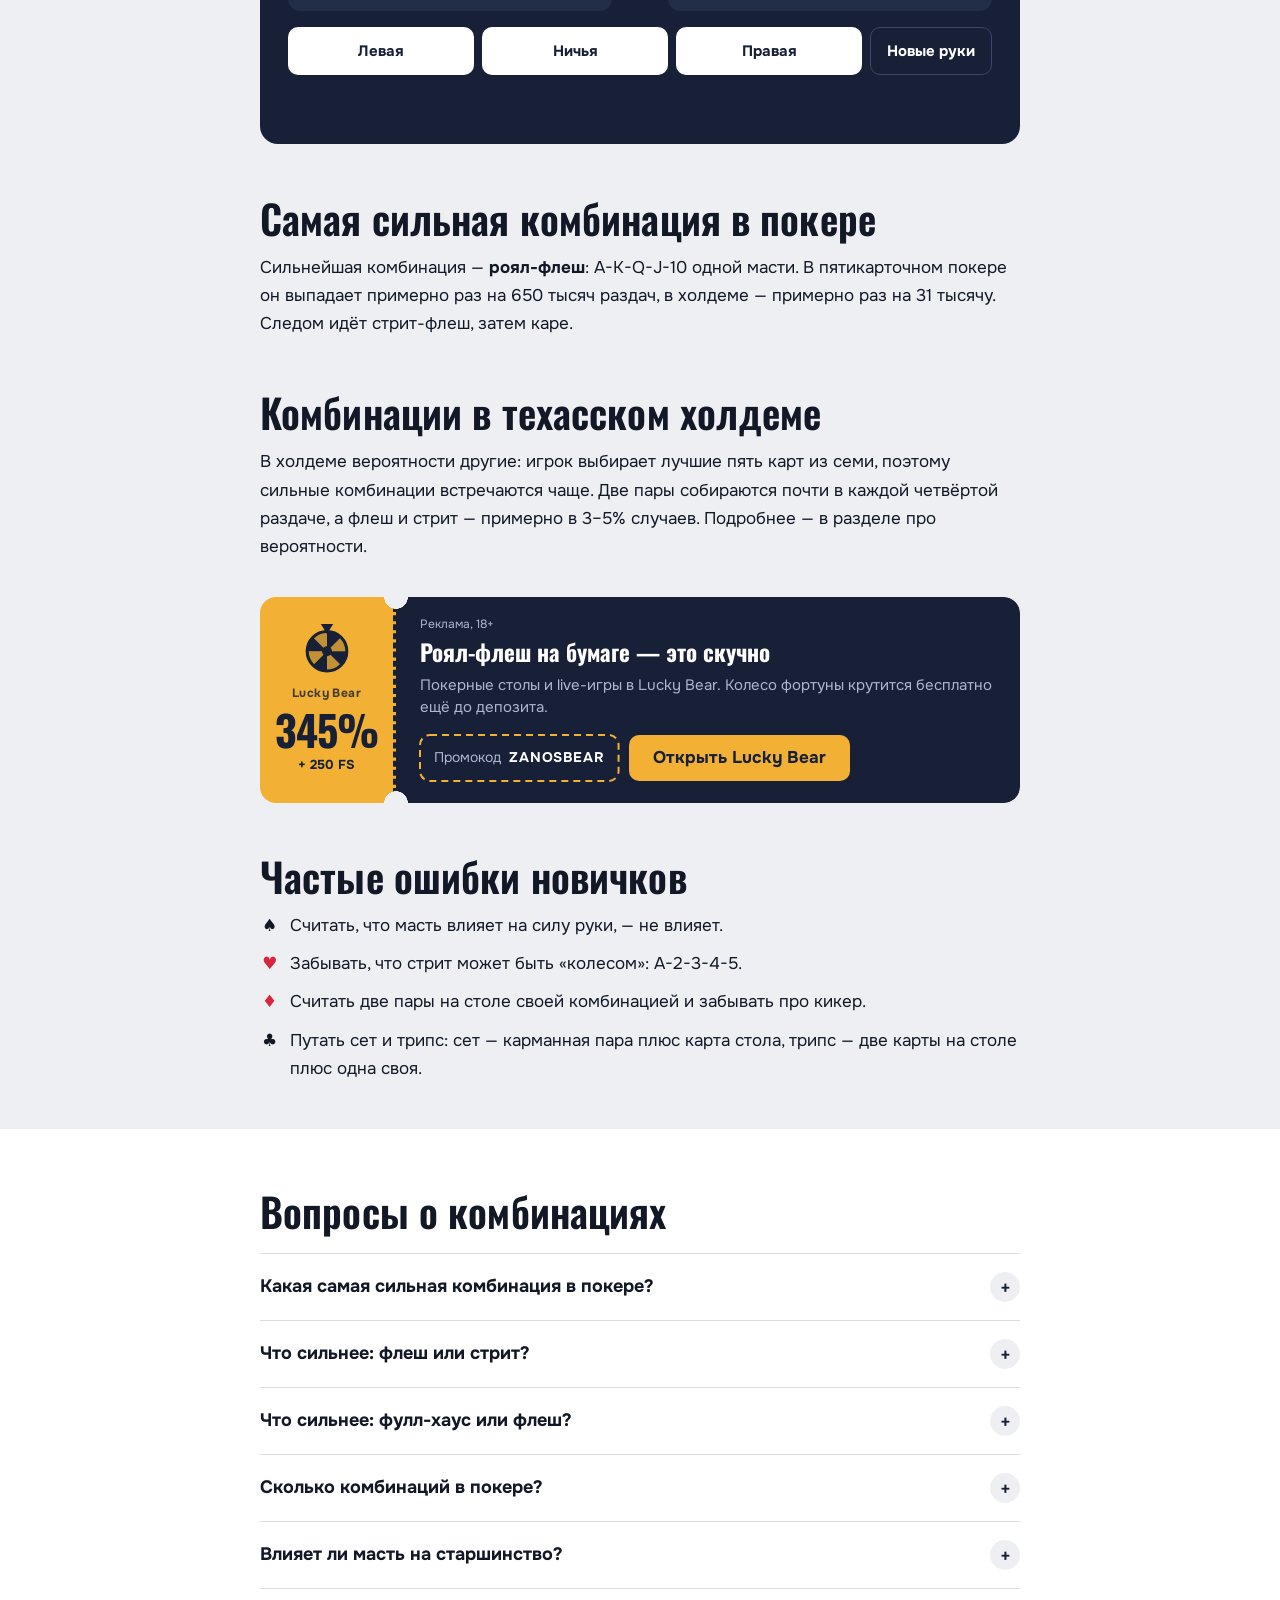
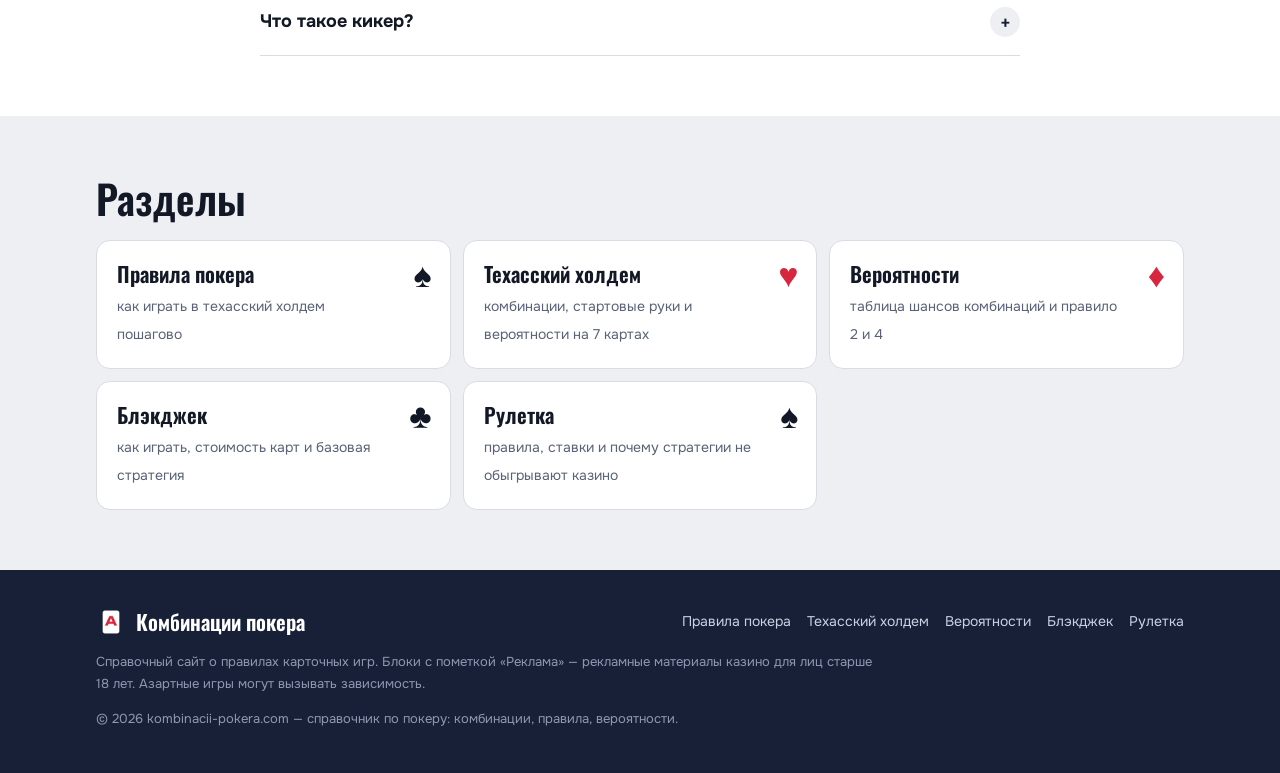
==== commit ffdbb43d: "Нижняя плашка на телефоне: бонус в одну строку, кнопка без кольца, маленький крестик Co-Authored-By:" ====
--- a/index.html
+++ b/index.html
@@ -22,7 +22,7 @@
 <link rel="preconnect" href="https://fonts.googleapis.com" />
 <link rel="preconnect" href="https://fonts.gstatic.com" crossorigin />
 <link rel="stylesheet" href="https://fonts.googleapis.com/css2?family=Oswald:wght@500;600&family=Onest:wght@400;600;700&display=swap" />
-<link rel="stylesheet" href="/assets/site.css?v=5" />
+<link rel="stylesheet" href="/assets/site.css?v=6" />
 <script type="application/ld+json">{"@context": "https://schema.org", "@graph": [{"@type": "Organization", "@id": "https://kombinacii-pokera.com/#org", "name": "Комбинации покера", "alternateName": ["Комбинации в покере", "Покер по старшинству"], "url": "https://kombinacii-pokera.com/", "logo": {"@type": "ImageObject", "url": "https://kombinacii-pokera.com/assets/icon-180.png"}}, {"@type": "WebSite", "@id": "https://kombinacii-pokera.com/#website", "url": "https://kombinacii-pokera.com/", "name": "Комбинации покера", "inLanguage": "ru-RU", "publisher": {"@id": "https://kombinacii-pokera.com/#org"}}, {"@type": "FAQPage", "@id": "https://kombinacii-pokera.com/#faq", "mainEntity": [{"@type": "Question", "name": "Какая самая сильная комбинация в покере?", "acceptedAnswer": {"@type": "Answer", "text": "Роял-флеш: туз, король, дама, валет и десятка одной масти."}}, {"@type": "Question", "name": "Что сильнее: флеш или стрит?", "acceptedAnswer": {"@type": "Answer", "text": "Флеш. Он выпадает реже стрита, поэтому стоит выше."}}, {"@type": "Question", "name": "Что сильнее: фулл-хаус или флеш?", "acceptedAnswer": {"@type": "Answer", "text": "Фулл-хаус."}}, {"@type": "Question", "name": "Сколько комбинаций в покере?", "acceptedAnswer": {"@type": "Answer", "text": "Десять: роял-флеш, стрит-флеш, каре, фулл-хаус, флеш, стрит, тройка, две пары, пара и старшая карта."}}, {"@type": "Question", "name": "Влияет ли масть на старшинство?", "acceptedAnswer": {"@type": "Answer", "text": "Нет. При полностью равных руках банк делится."}}, {"@type": "Question", "name": "Что такое кикер?", "acceptedAnswer": {"@type": "Answer", "text": "Старшая карта вне комбинации. Она решает исход, когда комбинации у игроков одинаковые."}}]}]}</script>
 <!-- Yandex.Metrika counter --><script type="text/javascript">(function(m,e,t,r,i,k,a){m[i]=m[i]||function(){(m[i].a=m[i].a||[]).push(arguments)};m[i].l=1*new Date();for(var j=0;j<document.scripts.length;j++){if(document.scripts[j].src===r){return;}}k=e.createElement(t),a=e.getElementsByTagName(t)[0],k.async=1,k.src=r,a.parentNode.insertBefore(k,a)})(window,document,"script","https://mc.yandex.ru/metrika/tag.js?id=114197072","ym");ym(114197072,"init",{ssr:true,webvisor:false,clickmap:true,ecommerce:"dataLayer",accurateTrackBounce:true,trackLinks:true});</script><noscript><div><img src="https://mc.yandex.ru/watch/114197072" style="position:absolute;left:-9999px;" alt=""></div></noscript><!-- /Yandex.Metrika counter -->
 </head>
@@ -55,7 +55,7 @@
 <section class="sec sec--paper" id="faq"><div class="wrap"><div class="col"><h2 class="t">Вопросы о комбинациях</h2><div class="faq"><details><summary>Какая самая сильная комбинация в покере?</summary><p>Роял-флеш: туз, король, дама, валет и десятка одной масти.</p></details><details><summary>Что сильнее: флеш или стрит?</summary><p>Флеш. Он выпадает реже стрита, поэтому стоит выше.</p></details><details><summary>Что сильнее: фулл-хаус или флеш?</summary><p>Фулл-хаус.</p></details><details><summary>Сколько комбинаций в покере?</summary><p>Десять: роял-флеш, стрит-флеш, каре, фулл-хаус, флеш, стрит, тройка, две пары, пара и старшая карта.</p></details><details><summary>Влияет ли масть на старшинство?</summary><p>Нет. При полностью равных руках банк делится.</p></details><details><summary>Что такое кикер?</summary><p>Старшая карта вне комбинации. Она решает исход, когда комбинации у игроков одинаковые.</p></details></div></div></div></section>
 <section class="sec"><div class="wrap"><h2 class="t">Разделы</h2><div class="hub"><a href="/pravila/"><b>Правила покера</b><span>как играть в техасский холдем пошагово</span></a><a href="/holdem/"><b>Техасский холдем</b><span>комбинации, стартовые руки и вероятности на 7 картах</span></a><a href="/veroyatnosti/"><b>Вероятности</b><span>таблица шансов комбинаций и правило 2 и 4</span></a><a href="/blackjack/"><b>Блэкджек</b><span>как играть, стоимость карт и базовая стратегия</span></a><a href="/ruletka/"><b>Рулетка</b><span>правила, ставки и почему стратегии не обыгрывают казино</span></a></div></div></section></main>
 <footer class="foot"><div class="wrap"><div class="foot__top"><a class="logo" href="/"><img src="/assets/icon-180.png" alt="" width="30" height="30" />Комбинации покера</a><nav class="foot__nav"><a href="/pravila/">Правила покера</a><a href="/holdem/">Техасский холдем</a><a href="/veroyatnosti/">Вероятности</a><a href="/blackjack/">Блэкджек</a><a href="/ruletka/">Рулетка</a></nav></div><p class="foot__note">Справочный сайт о правилах карточных игр. Блоки с пометкой «Реклама» — рекламные материалы казино для лиц старше 18 лет. Азартные игры могут вызывать зависимость.</p><p class="foot__copy">© 2026 kombinacii-pokera.com — справочник по покеру: комбинации, правила, вероятности.</p></div></footer>
-<div class="lbbar" id="lbbar" role="complementary" aria-label="Реклама"><div class="lbbar__in"><span class="lbbadge">360%</span><div class="lbbar__t">Lucky Bear: <b>до 360% + 250 FS</b><span class="lbbar__d"> на первые депозиты, промокод ZANOSBEAR</span><small>Реклама, 18+</small></div><a class="lbbar__go" href="https://joyspin757.xyz/36ieun" target="_blank" rel="nofollow sponsored noopener">Забрать бонус</a><button class="lbbar__x" type="button" aria-label="Закрыть рекламу">×</button></div></div>
+<div class="lbbar" id="lbbar" role="complementary" aria-label="Реклама"><div class="lbbar__in"><span class="lbbadge">360%</span><div class="lbbar__t"><b>До 360% + 250 FS</b><span class="lbbar__d"> на первые депозиты, промокод ZANOSBEAR</span><small>Lucky Bear. Реклама, 18+</small></div><a class="lbbar__go" href="https://joyspin757.xyz/36ieun" target="_blank" rel="nofollow sponsored noopener">Забрать бонус</a><button class="lbbar__x" type="button" aria-label="Закрыть рекламу">×</button></div></div>
 <script>(function(){if(!('IntersectionObserver' in window)||matchMedia('(prefers-reduced-motion: reduce)').matches)return;function spin(c){c.classList.remove('is-spin');void c.offsetWidth;c.classList.add('is-spin')}function count(c){var e=c.querySelector('.lbc__pct'),t0=null;if(!e)return;function f(t){t0=t0||t;var k=Math.min(1,(t-t0)/1100);e.textContent=Math.round(360*(1-Math.pow(1-k,3)))+'%';if(k<1)requestAnimationFrame(f);else{c.classList.add('is-pop')}}requestAnimationFrame(f)}var io=new IntersectionObserver(function(es){es.forEach(function(x){var c=x.target;if(!x.isIntersecting){c.__v=0;return}c.__v=1;if(!c.__d){c.__d=1;count(c);spin(c);setInterval(function(){if(c.__v)spin(c)},9000)}})},{threshold:.5});document.querySelectorAll('.lbc').forEach(function(c){io.observe(c)})})()</script><script>(function(){var b=document.getElementById('lbbar');if(!b)return;try{if(sessionStorage.getItem('lbx')){b.remove();return}}catch(e){}var on=false;function f(){var s=(window.scrollY||document.documentElement.scrollTop)>450;if(s!==on){on=s;b.classList.toggle('on',s);document.body.classList.toggle('has-lbbar',s)}}window.addEventListener('scroll',f,{passive:true});f();b.querySelector('.lbbar__x').addEventListener('click',function(){b.remove();document.body.classList.remove('has-lbbar');try{sessionStorage.setItem('lbx','1')}catch(e){}})})()</script>
 </body>
 </html>
--- a/assets/site.css
+++ b/assets/site.css
@@ -152,7 +152,7 @@
 .lbc__pct{display:inline-block}.lbc.is-pop .lbc__pct{animation:lbpop .5s cubic-bezier(.3,1.6,.5,1)}
 @keyframes lbpop{40%{transform:scale(1.18)}100%{transform:none}}
 .lbc__code b{color:var(--lb-ink);letter-spacing:.06em}
-.lbc__go,.lbm__go,.lbbar__go,.hcta{animation:lbpulse 2.8s ease-out 1.2s infinite,lbnudge 5s ease-in-out 2.5s infinite}
+.lbc__go,.lbm__go,.hcta{animation:lbpulse 2.8s ease-out 1.2s infinite,lbnudge 5s ease-in-out 2.5s infinite}.lbbar__go{animation:lbnudge 5s ease-in-out 2.5s infinite}
 @keyframes lbnudge{0%,82%,100%{transform:none}85%{transform:translateX(-4px) rotate(-1.5deg)}88%{transform:translateX(4px) rotate(1.5deg)}91%{transform:translateX(-3px)}94%{transform:translateX(2px)}}
 .lbc__go{display:inline-flex;align-items:center;justify-content:center;min-height:46px;padding:0 24px;border-radius:10px;background:var(--lb-btn);color:var(--lb-btn-ink)!important;font-weight:700;text-decoration:none;white-space:nowrap}
 .lbc__go:hover,.lbm__go:hover,.lbbar__go:hover,.hcta:hover{background:var(--lb-ink);color:var(--lb-body)!important}
@@ -181,5 +181,6 @@
 .lbbar__x{flex:none;width:34px;height:34px;border:1.5px solid var(--lb-line);border-radius:50%;background:none;color:var(--lb-ink);font-size:18px;line-height:1;cursor:pointer}
 body.has-lbbar{padding-bottom:72px}
 @media(max-width:760px){.hcta{margin-left:auto;min-height:36px;font-size:13px;padding:0 12px}.lbbar__in{gap:10px;padding:8px 12px}.lbbar .lbbadge,.lbbar__d{display:none}.lbbar__t{font-size:14px}.lbbar__go{padding:0 14px}body.has-lbbar{padding-bottom:64px}}
+@media(max-width:560px){.lbbar__in{position:relative;gap:12px;padding:12px 40px 12px 14px}.lbbar__t{font-size:15px;line-height:1.25}.lbbar__t b{display:block;font-size:17px;white-space:nowrap}.lbbar__t small{margin-top:3px;font-size:11.5px}.lbbar__go{min-height:46px;padding:0 16px;font-size:15px}.lbbar__x{position:absolute;top:50%;right:6px;width:28px;height:28px;margin-top:-14px;border:0;font-size:22px;color:var(--lb-mute)}body.has-lbbar{padding-bottom:76px}}
 @media(max-width:560px){.lbc{--cut:100px}.lbc__wheel{width:32px;height:34px}.lbc__pct{font-size:28px}.lbc__brand{font-size:10px}.lbc__main{padding:16px}.lbc .lbc__t{font-size:19px}.lbc__go{flex:1}.lbc__code{flex:1;justify-content:center}}
-@media(prefers-reduced-motion:reduce){.lbc__go,.lbm__go,.lbbar__go,.hcta{animation:lbpulse 2.8s ease-out 1.2s infinite}.lbbar .lbbadge,.lbc.is-spin .lbw,.lbc.is-pop .lbc__pct{animation:none}.lbbar{transition:none}}
+@media(prefers-reduced-motion:reduce){.lbc__go,.lbm__go,.hcta{animation:lbpulse 2.8s ease-out 1.2s infinite}.lbbar__go{animation:none}.lbbar .lbbadge,.lbc.is-spin .lbw,.lbc.is-pop .lbc__pct{animation:none}.lbbar{transition:none}}
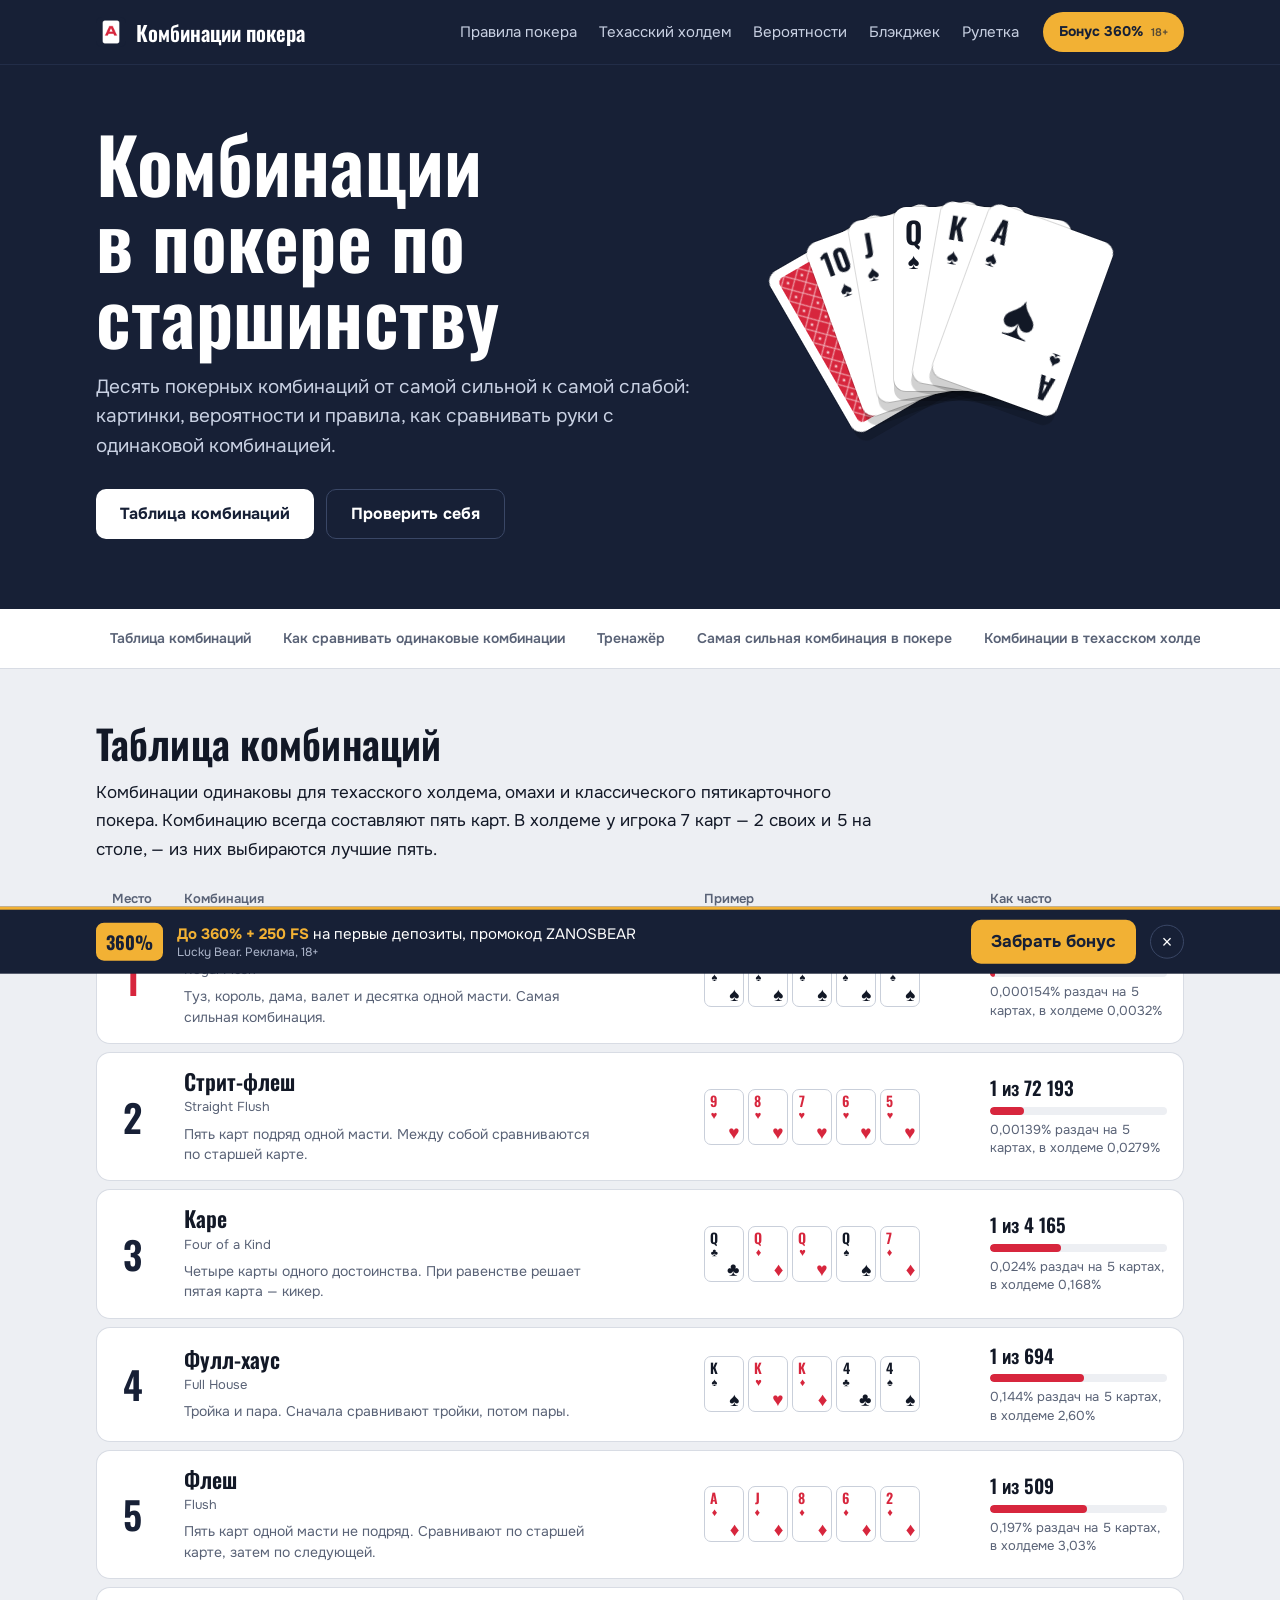
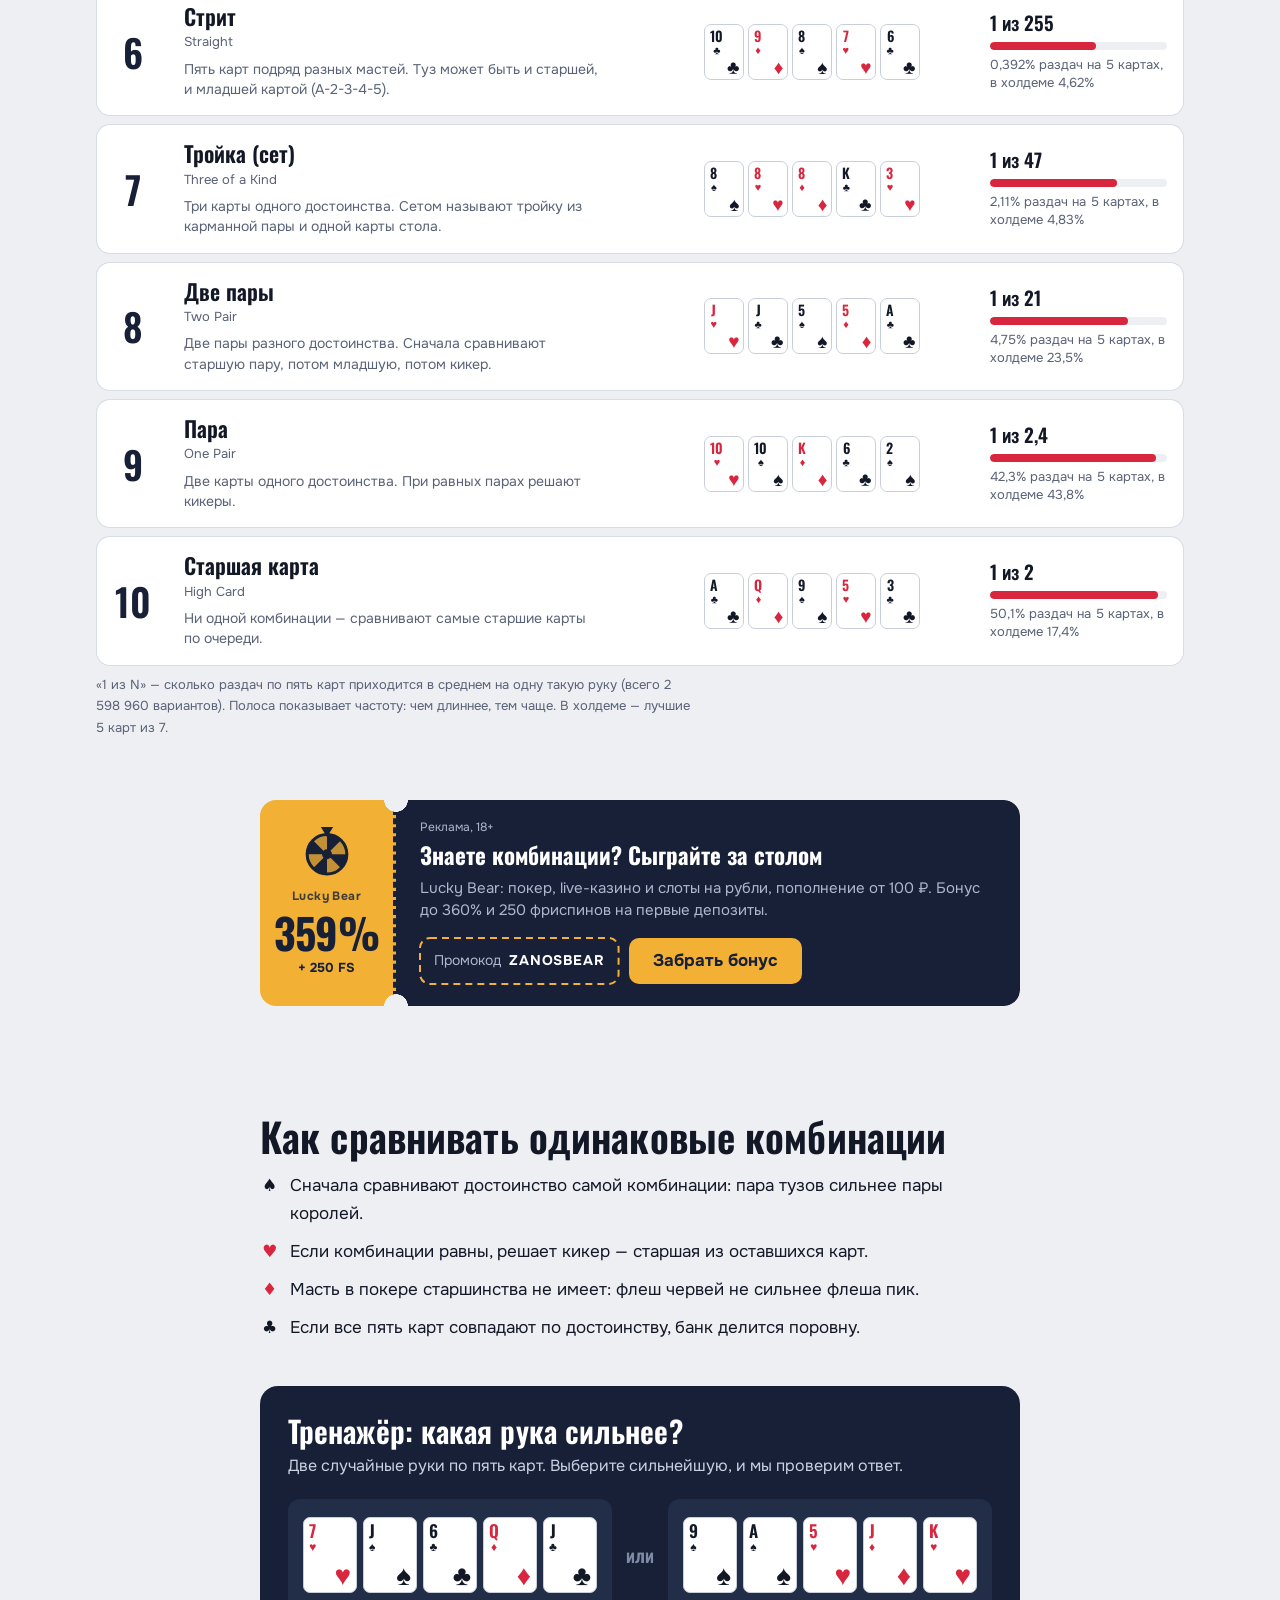
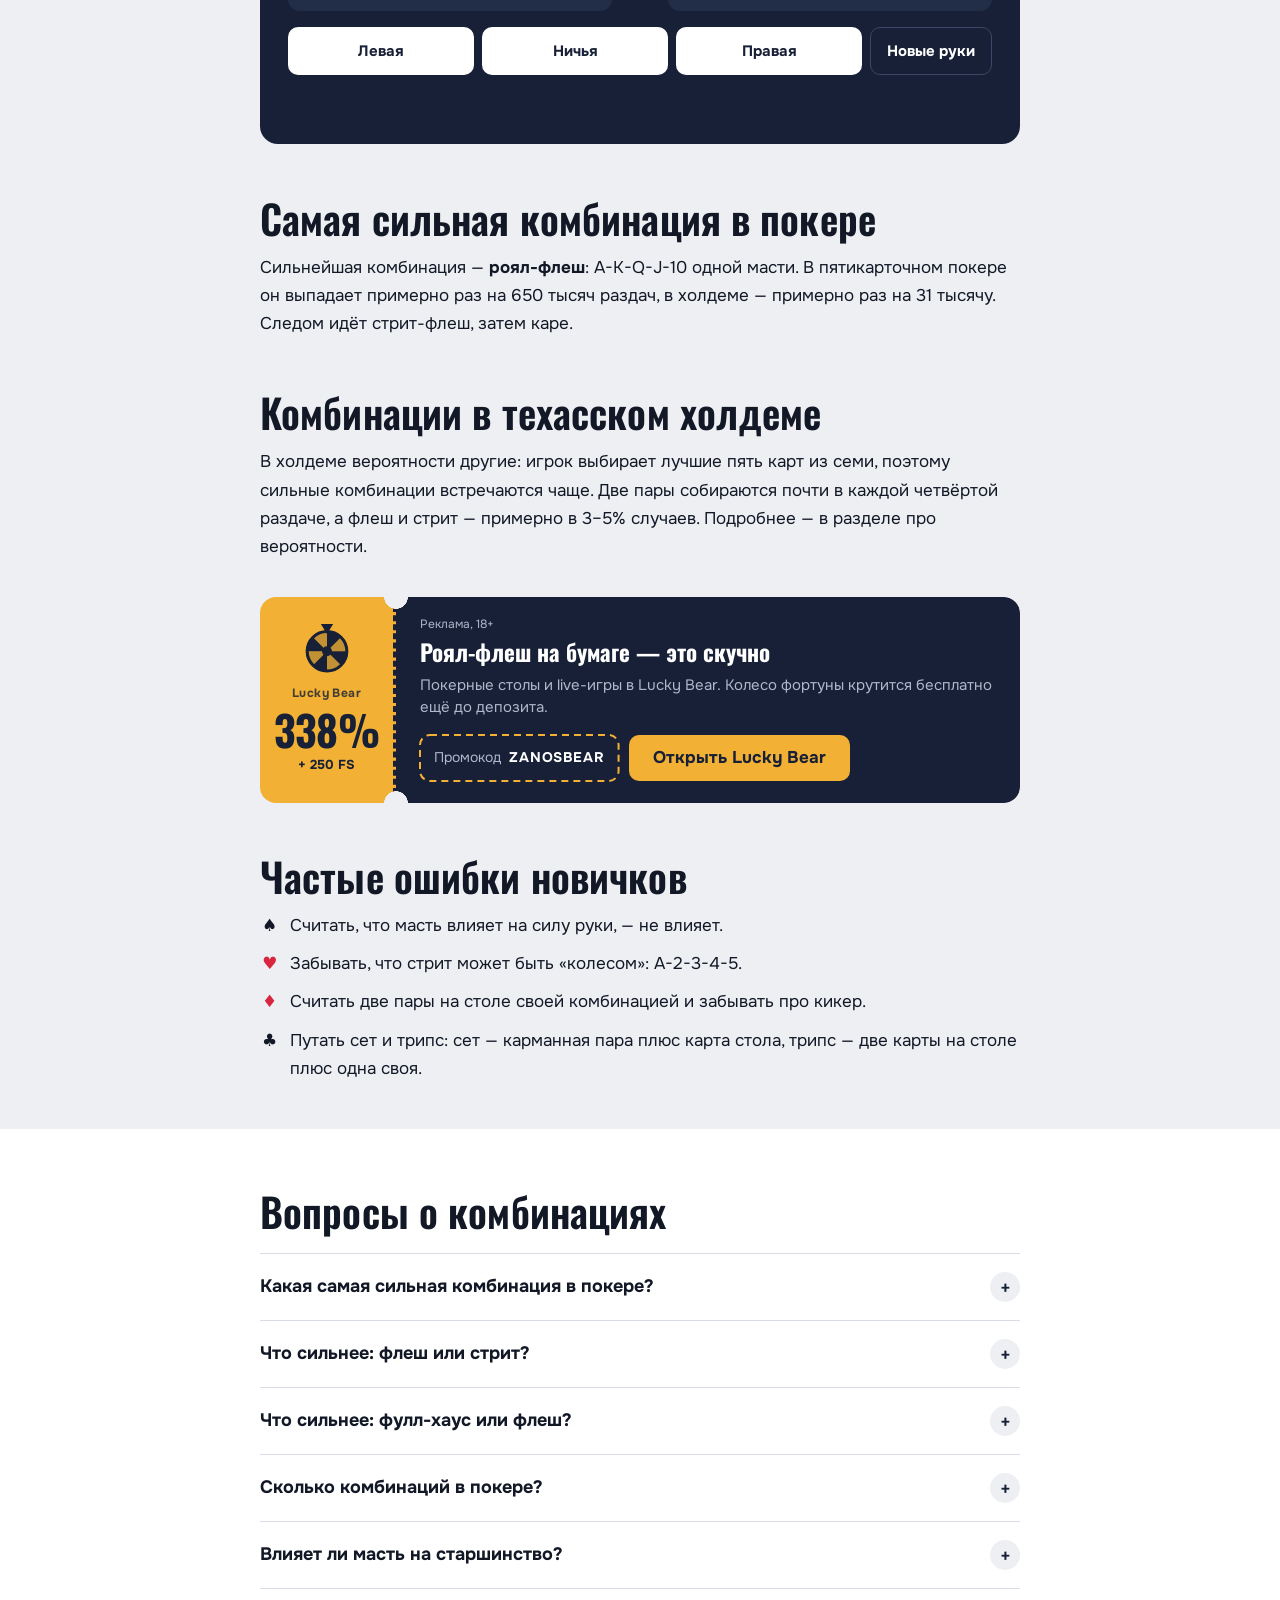
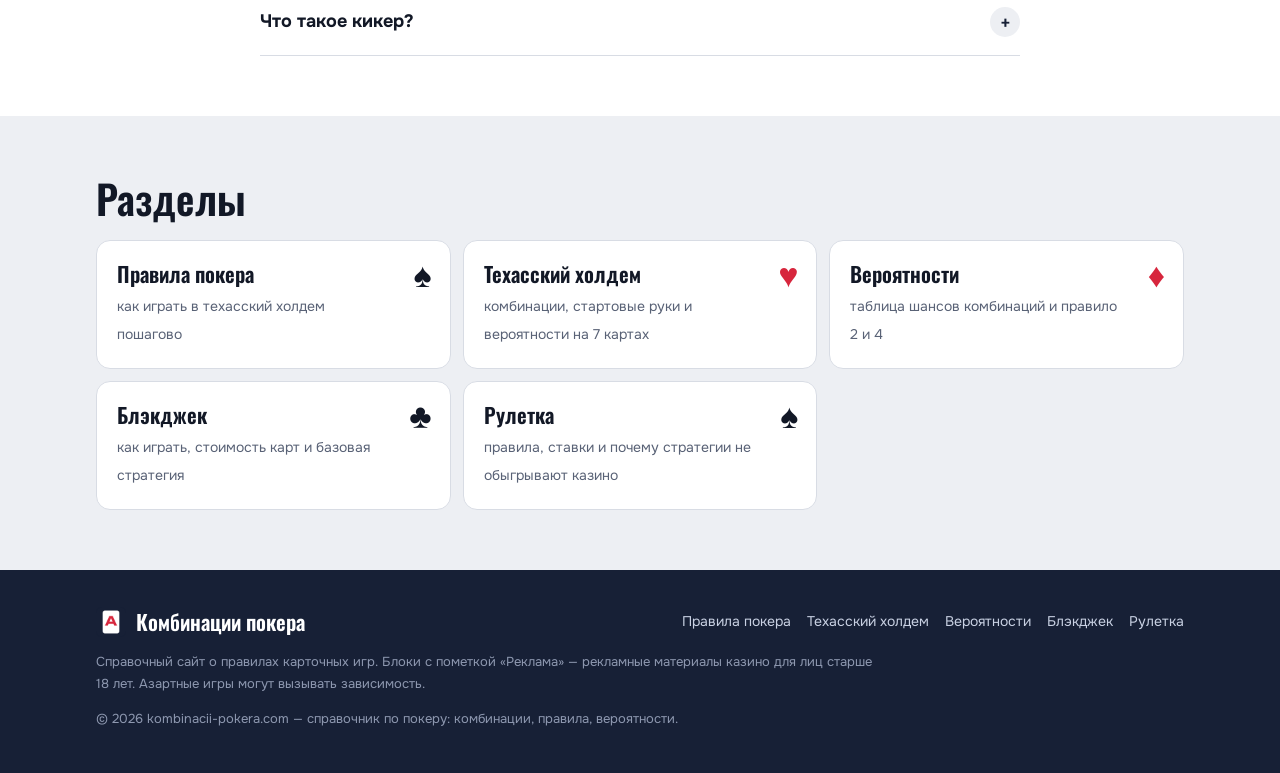
==== commit 24ae530f: "Покер: раздача карт в тренажёре, подсветка выигравшей руки, веер на первом экране, полосы редкости з" ====
--- a/index.html
+++ b/index.html
@@ -22,7 +22,7 @@
 <link rel="preconnect" href="https://fonts.googleapis.com" />
 <link rel="preconnect" href="https://fonts.gstatic.com" crossorigin />
 <link rel="stylesheet" href="https://fonts.googleapis.com/css2?family=Oswald:wght@500;600&family=Onest:wght@400;600;700&display=swap" />
-<link rel="stylesheet" href="/assets/site.css?v=6" />
+<link rel="stylesheet" href="/assets/site.css?v=7" />
 <script type="application/ld+json">{"@context": "https://schema.org", "@graph": [{"@type": "Organization", "@id": "https://kombinacii-pokera.com/#org", "name": "Комбинации покера", "alternateName": ["Комбинации в покере", "Покер по старшинству"], "url": "https://kombinacii-pokera.com/", "logo": {"@type": "ImageObject", "url": "https://kombinacii-pokera.com/assets/icon-180.png"}}, {"@type": "WebSite", "@id": "https://kombinacii-pokera.com/#website", "url": "https://kombinacii-pokera.com/", "name": "Комбинации покера", "inLanguage": "ru-RU", "publisher": {"@id": "https://kombinacii-pokera.com/#org"}}, {"@type": "FAQPage", "@id": "https://kombinacii-pokera.com/#faq", "mainEntity": [{"@type": "Question", "name": "Какая самая сильная комбинация в покере?", "acceptedAnswer": {"@type": "Answer", "text": "Роял-флеш: туз, король, дама, валет и десятка одной масти."}}, {"@type": "Question", "name": "Что сильнее: флеш или стрит?", "acceptedAnswer": {"@type": "Answer", "text": "Флеш. Он выпадает реже стрита, поэтому стоит выше."}}, {"@type": "Question", "name": "Что сильнее: фулл-хаус или флеш?", "acceptedAnswer": {"@type": "Answer", "text": "Фулл-хаус."}}, {"@type": "Question", "name": "Сколько комбинаций в покере?", "acceptedAnswer": {"@type": "Answer", "text": "Десять: роял-флеш, стрит-флеш, каре, фулл-хаус, флеш, стрит, тройка, две пары, пара и старшая карта."}}, {"@type": "Question", "name": "Влияет ли масть на старшинство?", "acceptedAnswer": {"@type": "Answer", "text": "Нет. При полностью равных руках банк делится."}}, {"@type": "Question", "name": "Что такое кикер?", "acceptedAnswer": {"@type": "Answer", "text": "Старшая карта вне комбинации. Она решает исход, когда комбинации у игроков одинаковые."}}]}]}</script>
 <!-- Yandex.Metrika counter --><script type="text/javascript">(function(m,e,t,r,i,k,a){m[i]=m[i]||function(){(m[i].a=m[i].a||[]).push(arguments)};m[i].l=1*new Date();for(var j=0;j<document.scripts.length;j++){if(document.scripts[j].src===r){return;}}k=e.createElement(t),a=e.getElementsByTagName(t)[0],k.async=1,k.src=r,a.parentNode.insertBefore(k,a)})(window,document,"script","https://mc.yandex.ru/metrika/tag.js?id=114197072","ym");ym(114197072,"init",{ssr:true,webvisor:false,clickmap:true,ecommerce:"dataLayer",accurateTrackBounce:true,trackLinks:true});</script><noscript><div><img src="https://mc.yandex.ru/watch/114197072" style="position:absolute;left:-9999px;" alt=""></div></noscript><!-- /Yandex.Metrika counter -->
 </head>
@@ -46,12 +46,13 @@
 else if(c[0]===3)k=[3].concat(g);else if(c[0]===2&&c[1]===2)k=[2].concat(g);else if(c[0]===2)k=[1].concat(g);else k=[0].concat(rs);return k}
 function cmp(a,b){for(var i=0;i<Math.max(a.length,b.length);i++){var x=a[i]||0,y=b[i]||0;if(x!==y)return x>y?1:-1}return 0}
 function cd(c){var r=R[c.r-2]==='T'?'10':R[c.r-2],s=S[c.s];return '<span class="card'+(c.s===1||c.s===2?' r':'')+'" role="img" aria-label="'+r+s+'"><span class="card__i">'+r+'<i>'+s+V+'</i></span><span class="card__s" aria-hidden="true">'+s+V+'</span></span>'}
-function show(id,h){document.getElementById(id).innerHTML=h.map(cd).join('')}
-var A,Bh,done;function deal(){var d=deck();A=d.slice(0,5);Bh=d.slice(5,10);show('qa',A);show('qb',Bh);document.getElementById('qr').textContent='';done=false}
+function show(id,h,o){document.getElementById(id).innerHTML=h.map(function(c,k){return cd(c).replace('<span class="card','<span style="--i:'+(k+o)+'" class="card is-deal')}).join('')}
+function fx(el,c){if(!el)return;el.classList.remove(c);void el.offsetWidth;el.classList.add(c)}
+var A,Bh,done;function deal(){var d=deck();A=d.slice(0,5);Bh=d.slice(5,10);show('qa',A,0);show('qb',Bh,5);document.getElementById('qr').textContent='';done=false;document.querySelectorAll('.quiz__h').forEach(function(h){h.classList.remove('is-win','is-lose')});document.querySelectorAll('.quiz [data-q]').forEach(function(x){x.classList.remove('is-ok','is-bad')});document.getElementById('qn').classList.remove('is-next')}
 document.querySelectorAll('.quiz [data-q]').forEach(function(b){b.addEventListener('click',function(){if(done)return;done=true;var a=ev(A),bb=ev(Bh),res=cmp(a,bb),ok=String(res)===b.getAttribute('data-q');tot++;if(ok)ok3++;
-document.getElementById('qs').textContent=ok3+' из '+tot;if(ok3>=3){var qp=document.getElementById('qpromo');if(qp)qp.classList.add('on')}
+document.getElementById('qs').textContent=ok3+' из '+tot;fx(document.getElementById('qs'),'is-pop');b.classList.add(ok?'is-ok':'is-bad');var hs=document.querySelectorAll('.quiz__h');if(res){hs[res>0?0:1].classList.add('is-win');hs[res>0?1:0].classList.add('is-lose')}document.getElementById('qn').classList.add('is-next');fx(document.getElementById('qr'),'is-new');if(ok3>=3){var qp=document.getElementById('qpromo');if(qp)qp.classList.add('on')}
 document.getElementById('qr').textContent=(ok?'Верно. ':'Неверно. ')+'Слева: '+N[a[0]]+', справа: '+N[bb[0]]+(res===0?'. Ничья.':res>0?'. Сильнее левая.':'. Сильнее правая.')+' Нажмите «Новые руки».'})});
-document.getElementById('qn').addEventListener('click',deal);deal()})();</script><h2 id="s32226">Самая сильная комбинация в покере</h2><p>Сильнейшая комбинация — <strong>роял-флеш</strong>: A-K-Q-J-10 одной масти. В пятикарточном покере он выпадает примерно раз на 650 тысяч раздач, в холдеме — примерно раз на 31 тысячу. Следом идёт стрит-флеш, затем каре.</p><h2 id="s54052">Комбинации в техасском холдеме</h2><p>В холдеме вероятности другие: игрок выбирает лучшие пять карт из семи, поэтому сильные комбинации встречаются чаще. Две пары собираются почти в каждой четвёртой раздаче, а флеш и стрит — примерно в 3–5% случаев. Подробнее — в разделе про вероятности.</p><aside class="lbc"><div class="lbc__stub"><span class="lbc__wheel" aria-hidden="true"><svg viewBox="-20 -22 40 42"><g class="lbw"><path d="M0 0L0.00 -16.00A16 16 0 0 1 11.31 -11.31z" fill="currentColor" fill-opacity="1"/><path d="M0 0L11.31 -11.31A16 16 0 0 1 16.00 0.00z" fill="currentColor" fill-opacity=".22"/><path d="M0 0L16.00 0.00A16 16 0 0 1 11.31 11.31z" fill="currentColor" fill-opacity="1"/><path d="M0 0L11.31 11.31A16 16 0 0 1 0.00 16.00z" fill="currentColor" fill-opacity=".22"/><path d="M0 0L0.00 16.00A16 16 0 0 1 -11.31 11.31z" fill="currentColor" fill-opacity="1"/><path d="M0 0L-11.31 11.31A16 16 0 0 1 -16.00 0.00z" fill="currentColor" fill-opacity=".22"/><path d="M0 0L-16.00 0.00A16 16 0 0 1 -11.31 -11.31z" fill="currentColor" fill-opacity="1"/><path d="M0 0L-11.31 -11.31A16 16 0 0 1 -0.00 -16.00z" fill="currentColor" fill-opacity=".22"/></g><circle r="16" fill="none" stroke="currentColor" stroke-width="2.5"/><circle r="4" fill="currentColor"/><path d="M-5 -22h10l-5 8z" fill="currentColor"/></svg></span><span class="lbc__brand">Lucky Bear</span><b class="lbc__pct">360%</b><span class="lbc__fs">+ 250 FS</span></div><div class="lbc__main"><p class="lbc__ad">Реклама, 18+</p><p class="lbc__t">Роял-флеш на бумаге — это скучно</p><p class="lbc__d">Покерные столы и live-игры в Lucky Bear. Колесо фортуны крутится бесплатно ещё до депозита.</p><div class="lbc__row"><span class="lbc__code"><svg class="lbc__ants" aria-hidden="true"><rect width="100%" height="100%" rx="10"/></svg>Промокод <b>ZANOSBEAR</b></span><a class="lbc__go" href="https://joyspin757.xyz/36ieun" target="_blank" rel="nofollow sponsored noopener">Открыть Lucky Bear</a></div></div></aside><h2 id="s51870">Частые ошибки новичков</h2><ul><li>Считать, что масть влияет на силу руки, — не влияет.</li><li>Забывать, что стрит может быть «колесом»: A-2-3-4-5.</li><li>Считать две пары на столе своей комбинацией и забывать про кикер.</li><li>Путать сет и трипс: сет — карманная пара плюс карта стола, трипс — две карты на столе плюс одна своя.</li></ul></article></div></div>
+document.getElementById('qn').addEventListener('click',deal);deal()})();(function(){if(!('IntersectionObserver' in window))return;document.documentElement.classList.add('js-anim');var io=new IntersectionObserver(function(es){es.forEach(function(e){if(e.isIntersecting){e.target.classList.add('is-in');io.unobserve(e.target)}})},{threshold:.15});document.querySelectorAll('.lad').forEach(function(t){io.observe(t);setTimeout(function(){t.classList.add('is-in')},4000)})})();</script><h2 id="s32226">Самая сильная комбинация в покере</h2><p>Сильнейшая комбинация — <strong>роял-флеш</strong>: A-K-Q-J-10 одной масти. В пятикарточном покере он выпадает примерно раз на 650 тысяч раздач, в холдеме — примерно раз на 31 тысячу. Следом идёт стрит-флеш, затем каре.</p><h2 id="s54052">Комбинации в техасском холдеме</h2><p>В холдеме вероятности другие: игрок выбирает лучшие пять карт из семи, поэтому сильные комбинации встречаются чаще. Две пары собираются почти в каждой четвёртой раздаче, а флеш и стрит — примерно в 3–5% случаев. Подробнее — в разделе про вероятности.</p><aside class="lbc"><div class="lbc__stub"><span class="lbc__wheel" aria-hidden="true"><svg viewBox="-20 -22 40 42"><g class="lbw"><path d="M0 0L0.00 -16.00A16 16 0 0 1 11.31 -11.31z" fill="currentColor" fill-opacity="1"/><path d="M0 0L11.31 -11.31A16 16 0 0 1 16.00 0.00z" fill="currentColor" fill-opacity=".22"/><path d="M0 0L16.00 0.00A16 16 0 0 1 11.31 11.31z" fill="currentColor" fill-opacity="1"/><path d="M0 0L11.31 11.31A16 16 0 0 1 0.00 16.00z" fill="currentColor" fill-opacity=".22"/><path d="M0 0L0.00 16.00A16 16 0 0 1 -11.31 11.31z" fill="currentColor" fill-opacity="1"/><path d="M0 0L-11.31 11.31A16 16 0 0 1 -16.00 0.00z" fill="currentColor" fill-opacity=".22"/><path d="M0 0L-16.00 0.00A16 16 0 0 1 -11.31 -11.31z" fill="currentColor" fill-opacity="1"/><path d="M0 0L-11.31 -11.31A16 16 0 0 1 -0.00 -16.00z" fill="currentColor" fill-opacity=".22"/></g><circle r="16" fill="none" stroke="currentColor" stroke-width="2.5"/><circle r="4" fill="currentColor"/><path d="M-5 -22h10l-5 8z" fill="currentColor"/></svg></span><span class="lbc__brand">Lucky Bear</span><b class="lbc__pct">360%</b><span class="lbc__fs">+ 250 FS</span></div><div class="lbc__main"><p class="lbc__ad">Реклама, 18+</p><p class="lbc__t">Роял-флеш на бумаге — это скучно</p><p class="lbc__d">Покерные столы и live-игры в Lucky Bear. Колесо фортуны крутится бесплатно ещё до депозита.</p><div class="lbc__row"><span class="lbc__code"><svg class="lbc__ants" aria-hidden="true"><rect width="100%" height="100%" rx="10"/></svg>Промокод <b>ZANOSBEAR</b></span><a class="lbc__go" href="https://joyspin757.xyz/36ieun" target="_blank" rel="nofollow sponsored noopener">Открыть Lucky Bear</a></div></div></aside><h2 id="s51870">Частые ошибки новичков</h2><ul><li>Считать, что масть влияет на силу руки, — не влияет.</li><li>Забывать, что стрит может быть «колесом»: A-2-3-4-5.</li><li>Считать две пары на столе своей комбинацией и забывать про кикер.</li><li>Путать сет и трипс: сет — карманная пара плюс карта стола, трипс — две карты на столе плюс одна своя.</li></ul></article></div></div>
 <section class="sec sec--paper" id="faq"><div class="wrap"><div class="col"><h2 class="t">Вопросы о комбинациях</h2><div class="faq"><details><summary>Какая самая сильная комбинация в покере?</summary><p>Роял-флеш: туз, король, дама, валет и десятка одной масти.</p></details><details><summary>Что сильнее: флеш или стрит?</summary><p>Флеш. Он выпадает реже стрита, поэтому стоит выше.</p></details><details><summary>Что сильнее: фулл-хаус или флеш?</summary><p>Фулл-хаус.</p></details><details><summary>Сколько комбинаций в покере?</summary><p>Десять: роял-флеш, стрит-флеш, каре, фулл-хаус, флеш, стрит, тройка, две пары, пара и старшая карта.</p></details><details><summary>Влияет ли масть на старшинство?</summary><p>Нет. При полностью равных руках банк делится.</p></details><details><summary>Что такое кикер?</summary><p>Старшая карта вне комбинации. Она решает исход, когда комбинации у игроков одинаковые.</p></details></div></div></div></section>
 <section class="sec"><div class="wrap"><h2 class="t">Разделы</h2><div class="hub"><a href="/pravila/"><b>Правила покера</b><span>как играть в техасский холдем пошагово</span></a><a href="/holdem/"><b>Техасский холдем</b><span>комбинации, стартовые руки и вероятности на 7 картах</span></a><a href="/veroyatnosti/"><b>Вероятности</b><span>таблица шансов комбинаций и правило 2 и 4</span></a><a href="/blackjack/"><b>Блэкджек</b><span>как играть, стоимость карт и базовая стратегия</span></a><a href="/ruletka/"><b>Рулетка</b><span>правила, ставки и почему стратегии не обыгрывают казино</span></a></div></div></section></main>
 <footer class="foot"><div class="wrap"><div class="foot__top"><a class="logo" href="/"><img src="/assets/icon-180.png" alt="" width="30" height="30" />Комбинации покера</a><nav class="foot__nav"><a href="/pravila/">Правила покера</a><a href="/holdem/">Техасский холдем</a><a href="/veroyatnosti/">Вероятности</a><a href="/blackjack/">Блэкджек</a><a href="/ruletka/">Рулетка</a></nav></div><p class="foot__note">Справочный сайт о правилах карточных игр. Блоки с пометкой «Реклама» — рекламные материалы казино для лиц старше 18 лет. Азартные игры могут вызывать зависимость.</p><p class="foot__copy">© 2026 kombinacii-pokera.com — справочник по покеру: комбинации, правила, вероятности.</p></div></footer>
--- a/assets/site.css
+++ b/assets/site.css
@@ -126,6 +126,31 @@
 .quiz__b{grid-template-columns:repeat(3,1fr)}.quiz__b .alt{grid-column:1/-1}}
 @media(max-width:560px){.hub{grid-template-columns:1fr}.hero h1{font-size:40px}.lad__c .card{width:36px;height:50px}.lad__c .card__s{font-size:17px}}
 
+/* живость: тренажёр, веер, полосы редкости */
+.quiz .card.is-deal{animation:carddeal .5s cubic-bezier(.25,1.3,.5,1) both;animation-delay:calc(var(--i,0)*55ms)}
+@keyframes carddeal{from{opacity:0;transform:translateY(-26px) rotate(-10deg) scale(.7)}}
+.quiz__h{transition:box-shadow .3s ease,opacity .3s ease,transform .3s ease}
+.quiz__h.is-win{box-shadow:0 0 0 3px var(--gold);transform:scale(1.03)}
+.quiz__h.is-lose{opacity:.45}
+.quiz button.is-ok{background:var(--gold);color:var(--navy);animation:qok .4s ease-out}
+.quiz button.is-bad{background:var(--red);color:#fff;animation:qbad .42s ease-out}
+@keyframes qok{50%{transform:scale(1.07)}}
+@keyframes qbad{20%,60%{transform:translateX(-6px)}40%,80%{transform:translateX(6px)}}
+.quiz__score.is-pop{display:inline-block;animation:qpop .45s ease-out}
+@keyframes qpop{40%{transform:scale(1.35)}}
+.quiz__r.is-new{animation:qin .3s ease-out}
+@keyframes qin{from{opacity:0;transform:translateY(5px)}}
+.quiz button.alt.is-next{border-color:var(--gold);animation:qnext 1.8s ease-in-out infinite}
+@keyframes qnext{50%{box-shadow:0 0 0 5px rgba(242,177,52,.25)}}
+#qpromo.on{animation:qpromo .5s .25s both,lbfloat 2.6s 1s ease-in-out infinite}
+@keyframes qpromo{from{opacity:0;transform:translateY(18px)}}
+.fan .card{animation:fanin .8s cubic-bezier(.3,1.25,.5,1) both}
+.fan .card:nth-child(2){animation-delay:.08s}.fan .card:nth-child(3){animation-delay:.16s}.fan .card:nth-child(4){animation-delay:.24s}.fan .card:nth-child(5){animation-delay:.32s}.fan .card:nth-child(6){animation-delay:.4s}
+@keyframes fanin{from{opacity:0;transform:translateY(30px) rotate(0deg)}}
+.js-anim .lad .meter i{transform:scaleX(0);transform-origin:left center;transition:transform .9s cubic-bezier(.2,.7,.2,1)}
+.js-anim .lad.is-in .meter i{transform:none}
+.js-anim .lad tbody tr:nth-child(1) .meter i{transition-delay:0ms}.js-anim .lad tbody tr:nth-child(2) .meter i{transition-delay:70ms}.js-anim .lad tbody tr:nth-child(3) .meter i{transition-delay:140ms}.js-anim .lad tbody tr:nth-child(4) .meter i{transition-delay:210ms}.js-anim .lad tbody tr:nth-child(5) .meter i{transition-delay:280ms}.js-anim .lad tbody tr:nth-child(6) .meter i{transition-delay:350ms}.js-anim .lad tbody tr:nth-child(7) .meter i{transition-delay:420ms}.js-anim .lad tbody tr:nth-child(8) .meter i{transition-delay:490ms}.js-anim .lad tbody tr:nth-child(9) .meter i{transition-delay:560ms}.js-anim .lad tbody tr:nth-child(10) .meter i{transition-delay:630ms}
+
 /* ---- Lucky Bear: купон ---- */
 .lbc{--cut:136px;display:grid;grid-template-columns:var(--cut) 1fr;margin:36px 0;border-radius:16px;background:var(--lb-body);color:var(--lb-ink);
  -webkit-mask:radial-gradient(circle 12px at var(--cut) 0,#0000 97%,#000) top/100% 51% no-repeat,radial-gradient(circle 12px at var(--cut) 100%,#0000 97%,#000) bottom/100% 51% no-repeat;
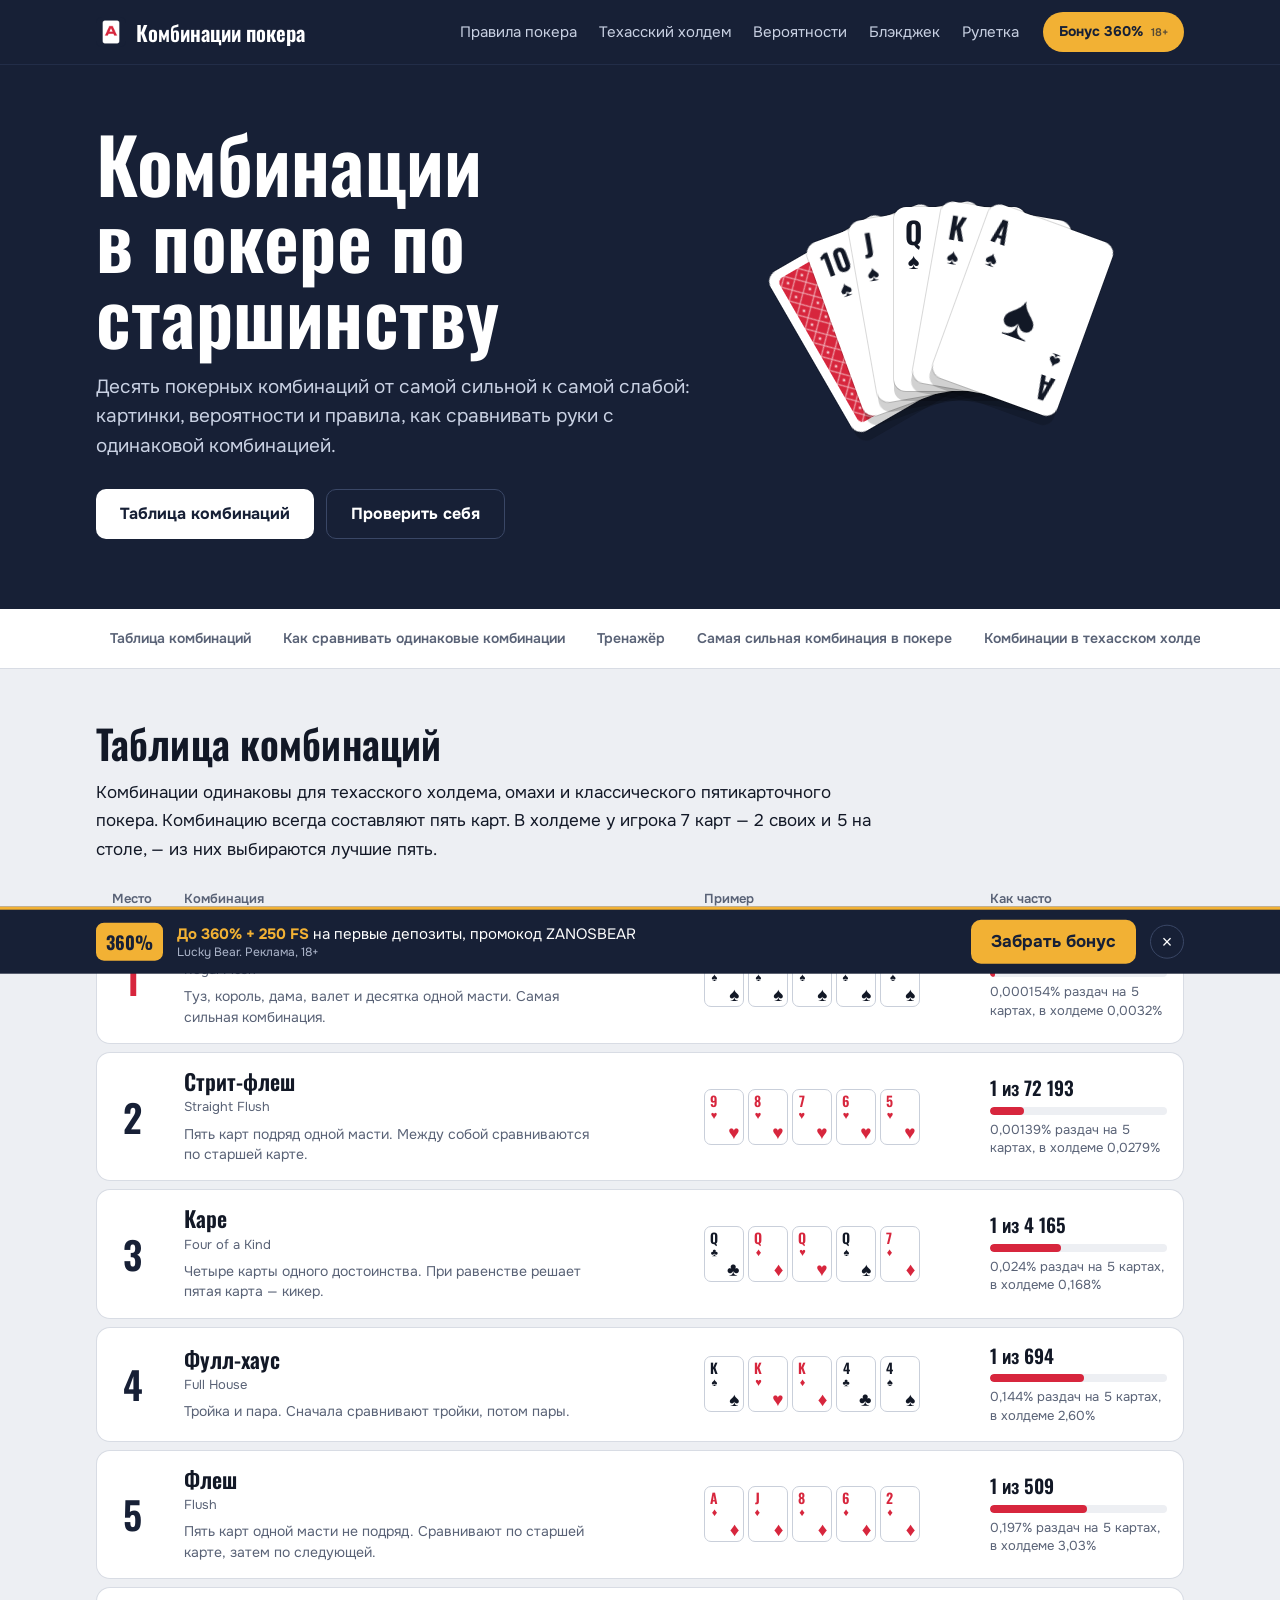
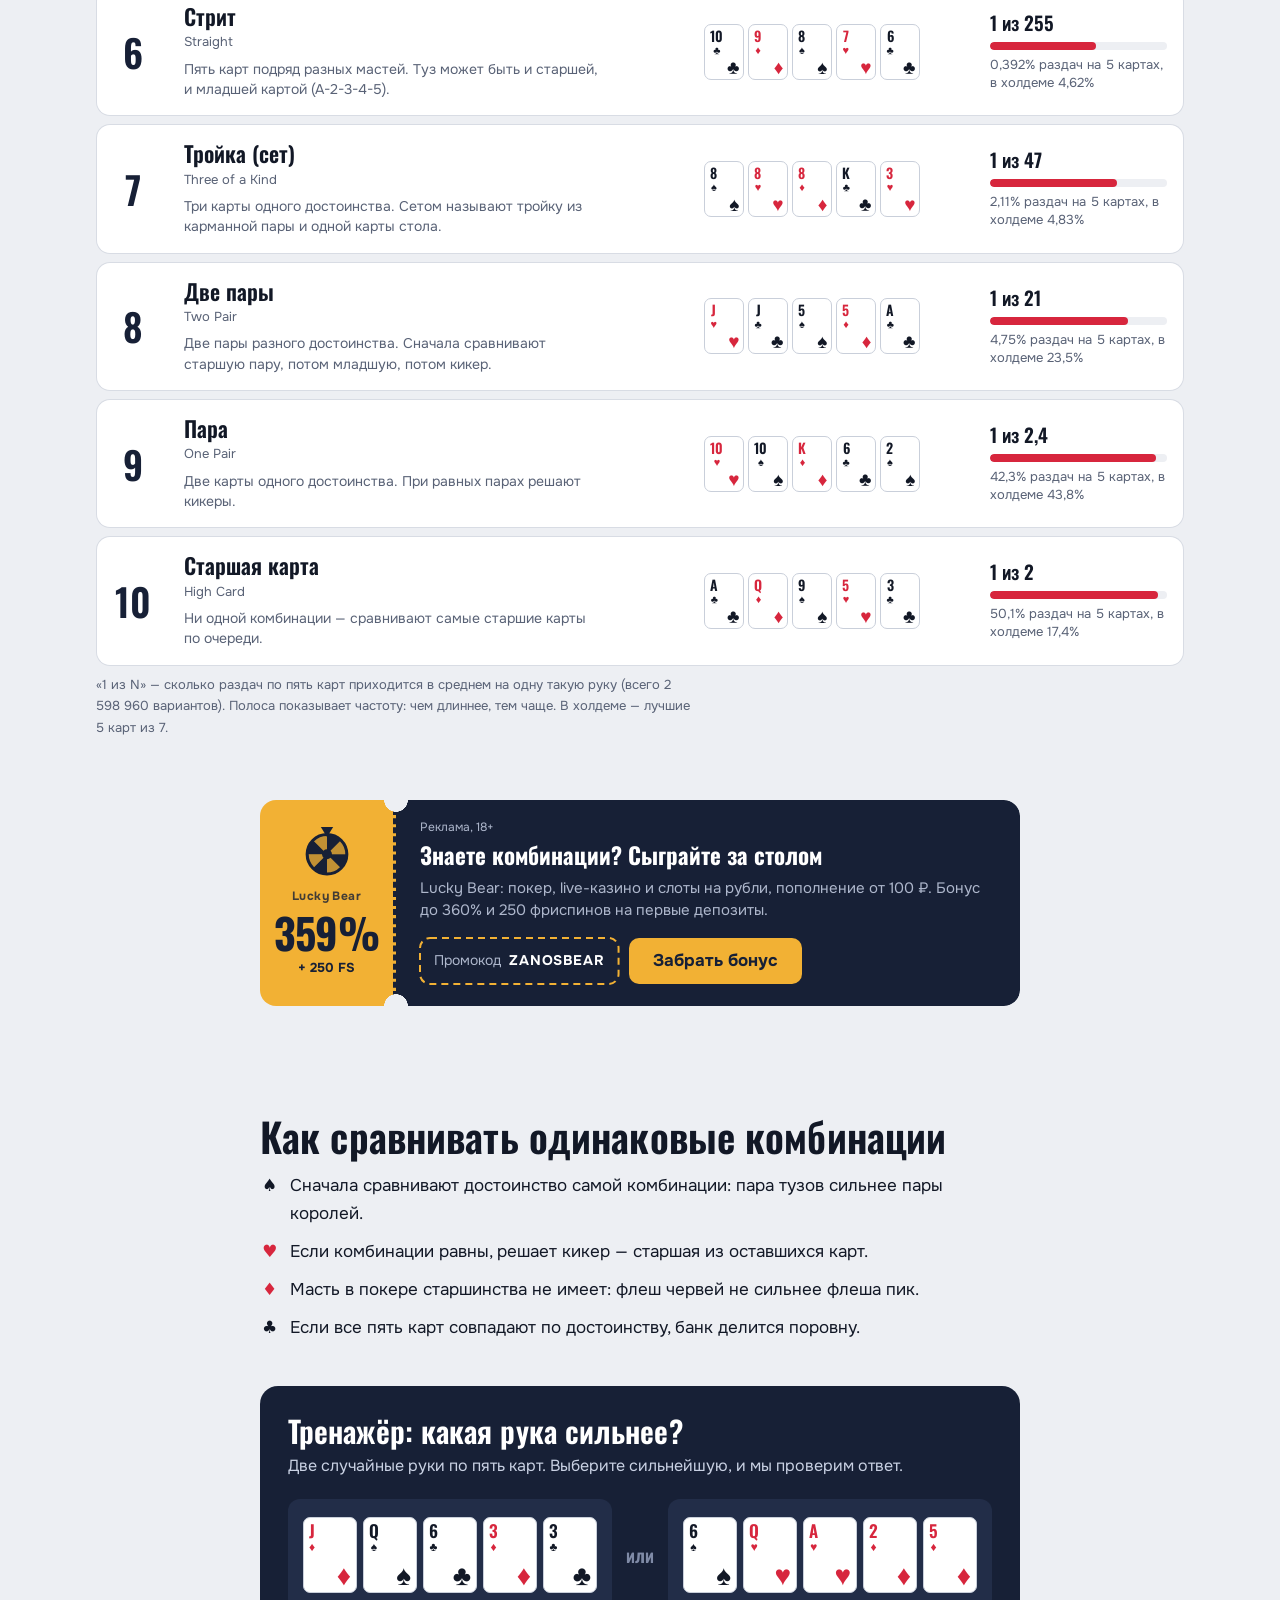
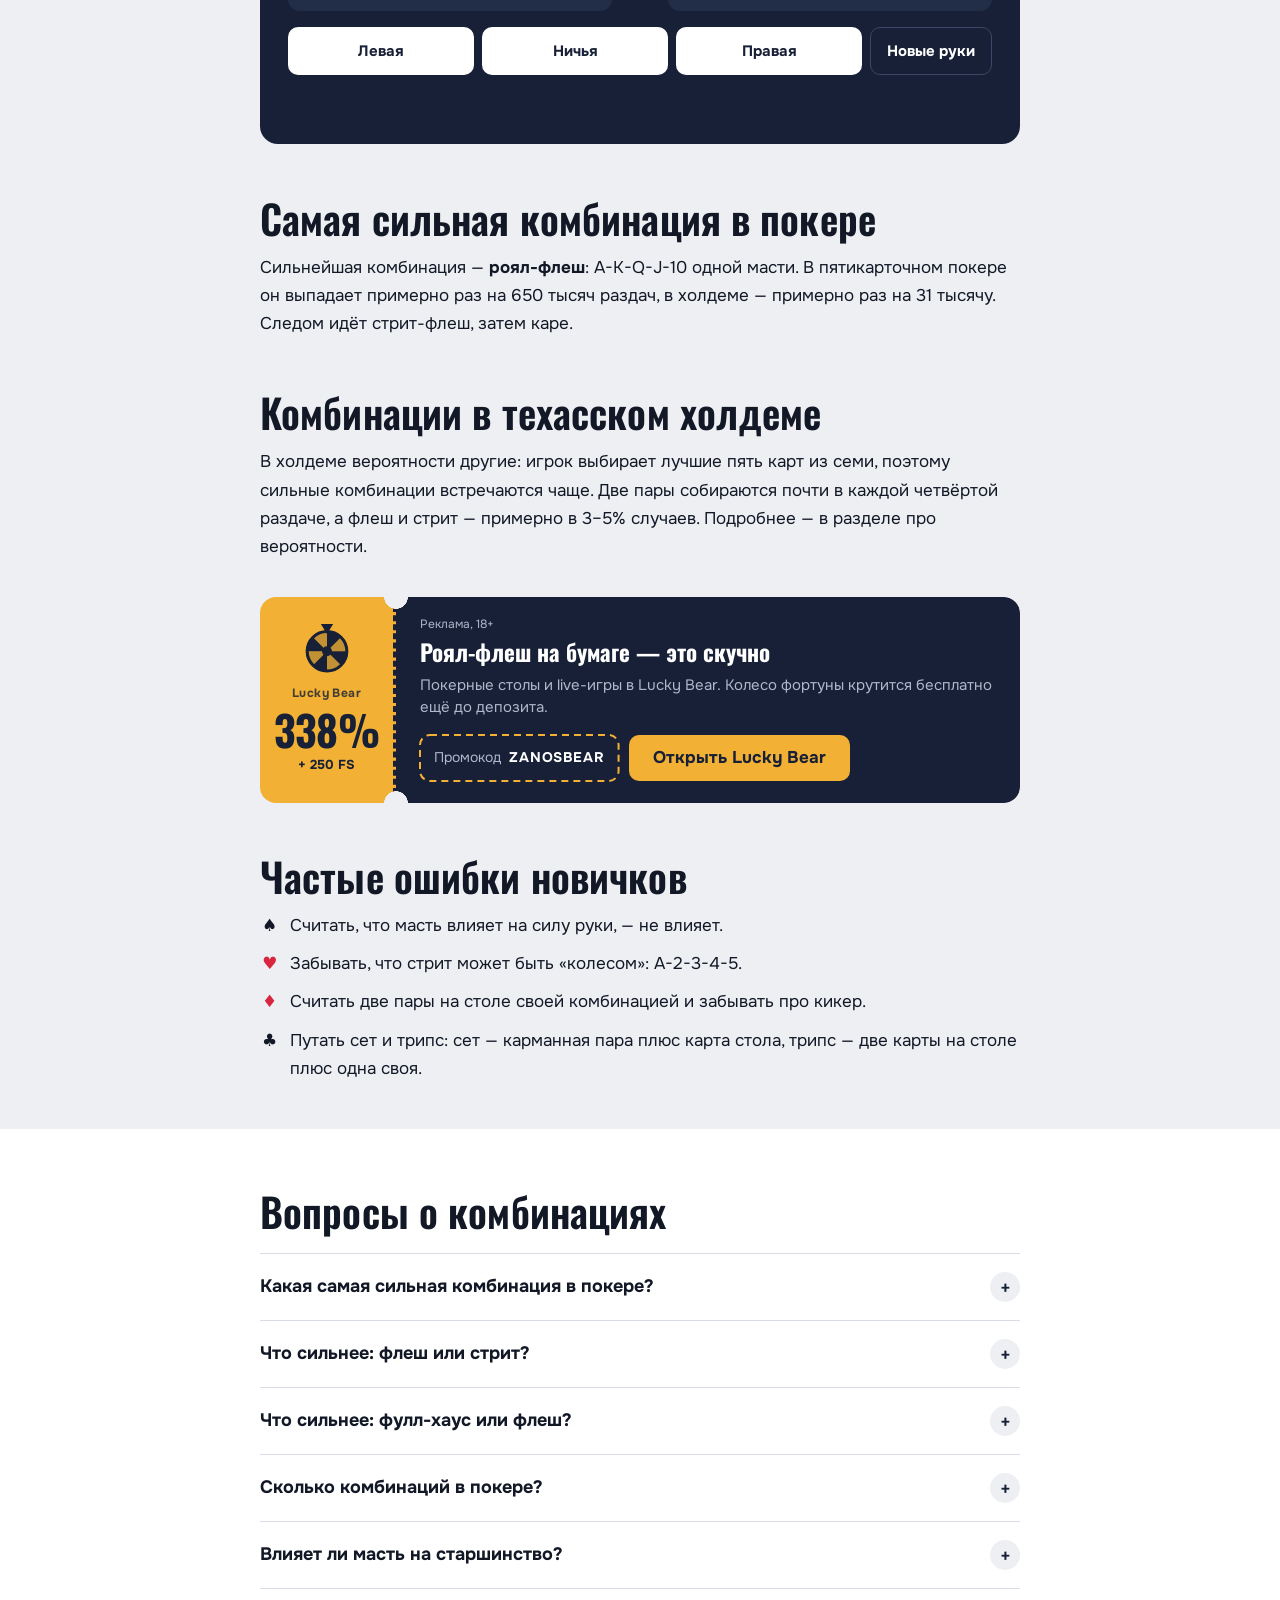
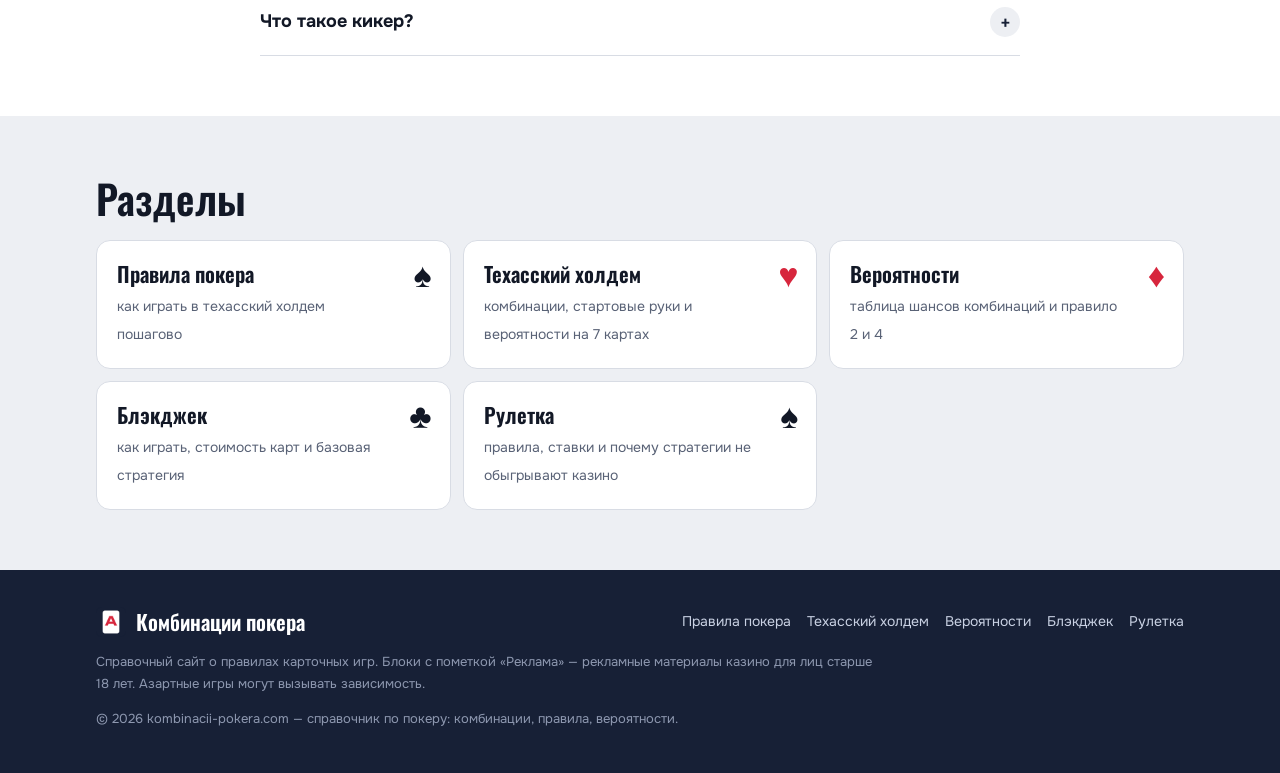
==== commit f9b023ec: "Купон в панели в одну строку, подсказка на экране итога партии Co-Authored-By: Claude Opus 5.5 <nore" ====
--- a/index.html
+++ b/index.html
@@ -22,7 +22,7 @@
 <link rel="preconnect" href="https://fonts.googleapis.com" />
 <link rel="preconnect" href="https://fonts.gstatic.com" crossorigin />
 <link rel="stylesheet" href="https://fonts.googleapis.com/css2?family=Oswald:wght@500;600&family=Onest:wght@400;600;700&display=swap" />
-<link rel="stylesheet" href="/assets/site.css?v=7" />
+<link rel="stylesheet" href="/assets/site.css?v=9" />
 <script type="application/ld+json">{"@context": "https://schema.org", "@graph": [{"@type": "Organization", "@id": "https://kombinacii-pokera.com/#org", "name": "Комбинации покера", "alternateName": ["Комбинации в покере", "Покер по старшинству"], "url": "https://kombinacii-pokera.com/", "logo": {"@type": "ImageObject", "url": "https://kombinacii-pokera.com/assets/icon-180.png"}}, {"@type": "WebSite", "@id": "https://kombinacii-pokera.com/#website", "url": "https://kombinacii-pokera.com/", "name": "Комбинации покера", "inLanguage": "ru-RU", "publisher": {"@id": "https://kombinacii-pokera.com/#org"}}, {"@type": "FAQPage", "@id": "https://kombinacii-pokera.com/#faq", "mainEntity": [{"@type": "Question", "name": "Какая самая сильная комбинация в покере?", "acceptedAnswer": {"@type": "Answer", "text": "Роял-флеш: туз, король, дама, валет и десятка одной масти."}}, {"@type": "Question", "name": "Что сильнее: флеш или стрит?", "acceptedAnswer": {"@type": "Answer", "text": "Флеш. Он выпадает реже стрита, поэтому стоит выше."}}, {"@type": "Question", "name": "Что сильнее: фулл-хаус или флеш?", "acceptedAnswer": {"@type": "Answer", "text": "Фулл-хаус."}}, {"@type": "Question", "name": "Сколько комбинаций в покере?", "acceptedAnswer": {"@type": "Answer", "text": "Десять: роял-флеш, стрит-флеш, каре, фулл-хаус, флеш, стрит, тройка, две пары, пара и старшая карта."}}, {"@type": "Question", "name": "Влияет ли масть на старшинство?", "acceptedAnswer": {"@type": "Answer", "text": "Нет. При полностью равных руках банк делится."}}, {"@type": "Question", "name": "Что такое кикер?", "acceptedAnswer": {"@type": "Answer", "text": "Старшая карта вне комбинации. Она решает исход, когда комбинации у игроков одинаковые."}}]}]}</script>
 <!-- Yandex.Metrika counter --><script type="text/javascript">(function(m,e,t,r,i,k,a){m[i]=m[i]||function(){(m[i].a=m[i].a||[]).push(arguments)};m[i].l=1*new Date();for(var j=0;j<document.scripts.length;j++){if(document.scripts[j].src===r){return;}}k=e.createElement(t),a=e.getElementsByTagName(t)[0],k.async=1,k.src=r,a.parentNode.insertBefore(k,a)})(window,document,"script","https://mc.yandex.ru/metrika/tag.js?id=114197072","ym");ym(114197072,"init",{ssr:true,webvisor:false,clickmap:true,ecommerce:"dataLayer",accurateTrackBounce:true,trackLinks:true});</script><noscript><div><img src="https://mc.yandex.ru/watch/114197072" style="position:absolute;left:-9999px;" alt=""></div></noscript><!-- /Yandex.Metrika counter -->
 </head>
--- a/assets/site.css
+++ b/assets/site.css
@@ -160,7 +160,7 @@
 .lbc__stub{display:flex;flex-direction:column;align-items:center;justify-content:center;gap:4px;padding:20px 10px;background:var(--lb-stub);color:var(--lb-stub-ink);border-right:3px dashed var(--lb-body);text-align:center}
 .lbc__brand{font-size:12px;font-weight:700;letter-spacing:.04em;opacity:.8;margin-bottom:2px;white-space:nowrap}
 .lbc__pct{font:700 42px/0.95 var(--lb-display);letter-spacing:-.02em}
-.lbc__fs{font-size:13px;font-weight:700}
+.lbc__fs{font-size:13px;font-weight:700;white-space:nowrap}
 .lbc__main{padding:20px 24px 22px}
 .lbc .lbc__ad{margin:0 0 6px;font-size:12px;line-height:1.3;color:var(--lb-mute)}
 .lbc .lbc__t{margin:0;font:700 23px/1.18 var(--lb-display);color:var(--lb-ink)}
@@ -183,7 +183,7 @@
 .lbc__go:hover,.lbm__go:hover,.lbbar__go:hover,.hcta:hover{background:var(--lb-ink);color:var(--lb-body)!important}
 .lbc--stack{grid-template-columns:1fr;-webkit-mask:none;mask:none;margin:16px 0 0}
 .lbc--stack .lbc__stub{flex-direction:row;justify-content:flex-start;align-items:baseline;gap:10px;padding:14px 18px;border-right:0;border-bottom:3px dashed var(--lb-body)}
-.lbc--stack .lbc__brand{margin:0}.lbc--stack .lbc__wheel{width:30px;height:32px;margin:0;align-self:center}.lbc--stack .lbc__pct{font-size:30px}
+.lbc--stack .lbc__stub{flex-wrap:wrap;row-gap:2px;column-gap:8px;padding:12px 14px}.lbc--stack .lbc__brand{margin:0;white-space:nowrap}.lbc--stack .lbc__wheel{width:26px;height:28px;margin:0;align-self:center}.lbc--stack .lbc__pct{font-size:25px}
 .lbc--stack .lbc__main{padding:16px 18px 18px}.lbc.lbc--stack .lbc__t{font-size:20px}.lbc--stack .lbc__go{flex:1}
 @keyframes lbpulse{0%{box-shadow:0 0 0 0 var(--lb-pulse)}70%,100%{box-shadow:0 0 0 12px transparent}}
 .lbbar .lbbadge{animation:lbhop 4s ease-in-out 1s infinite}
